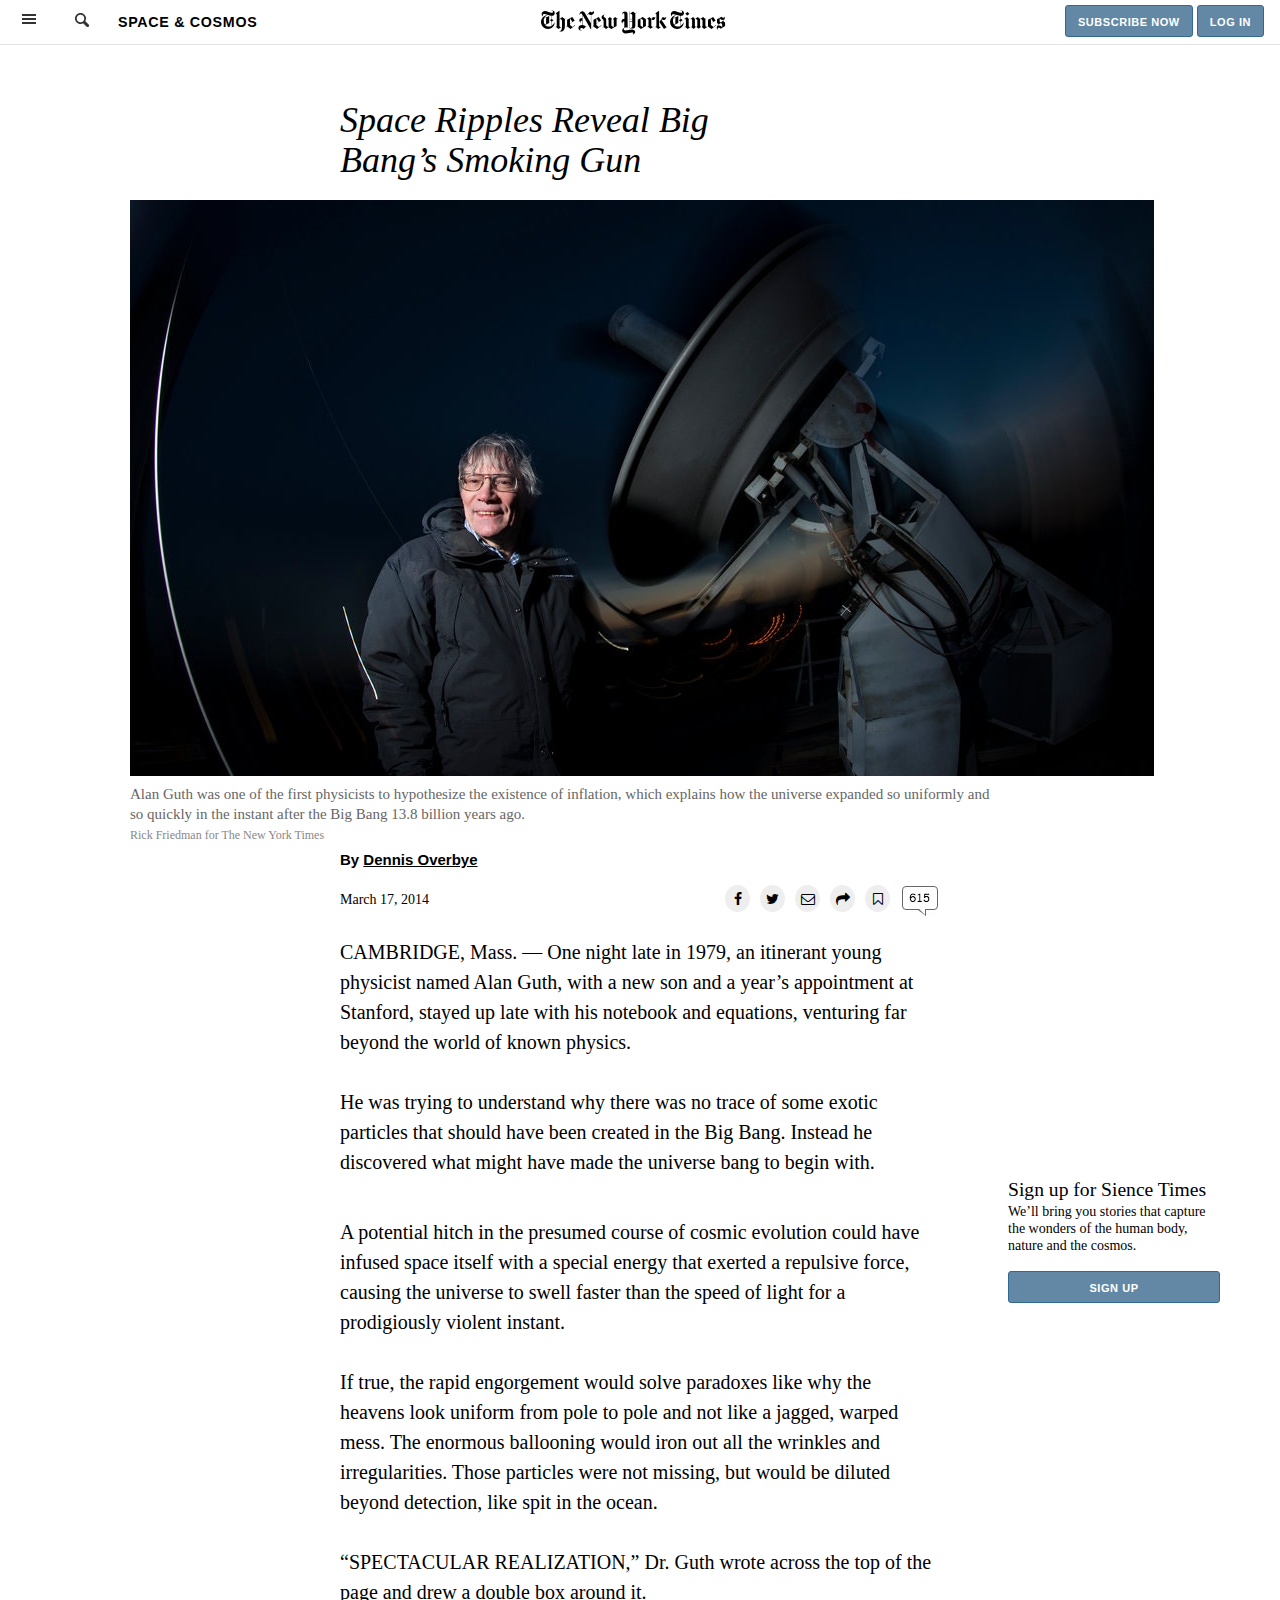
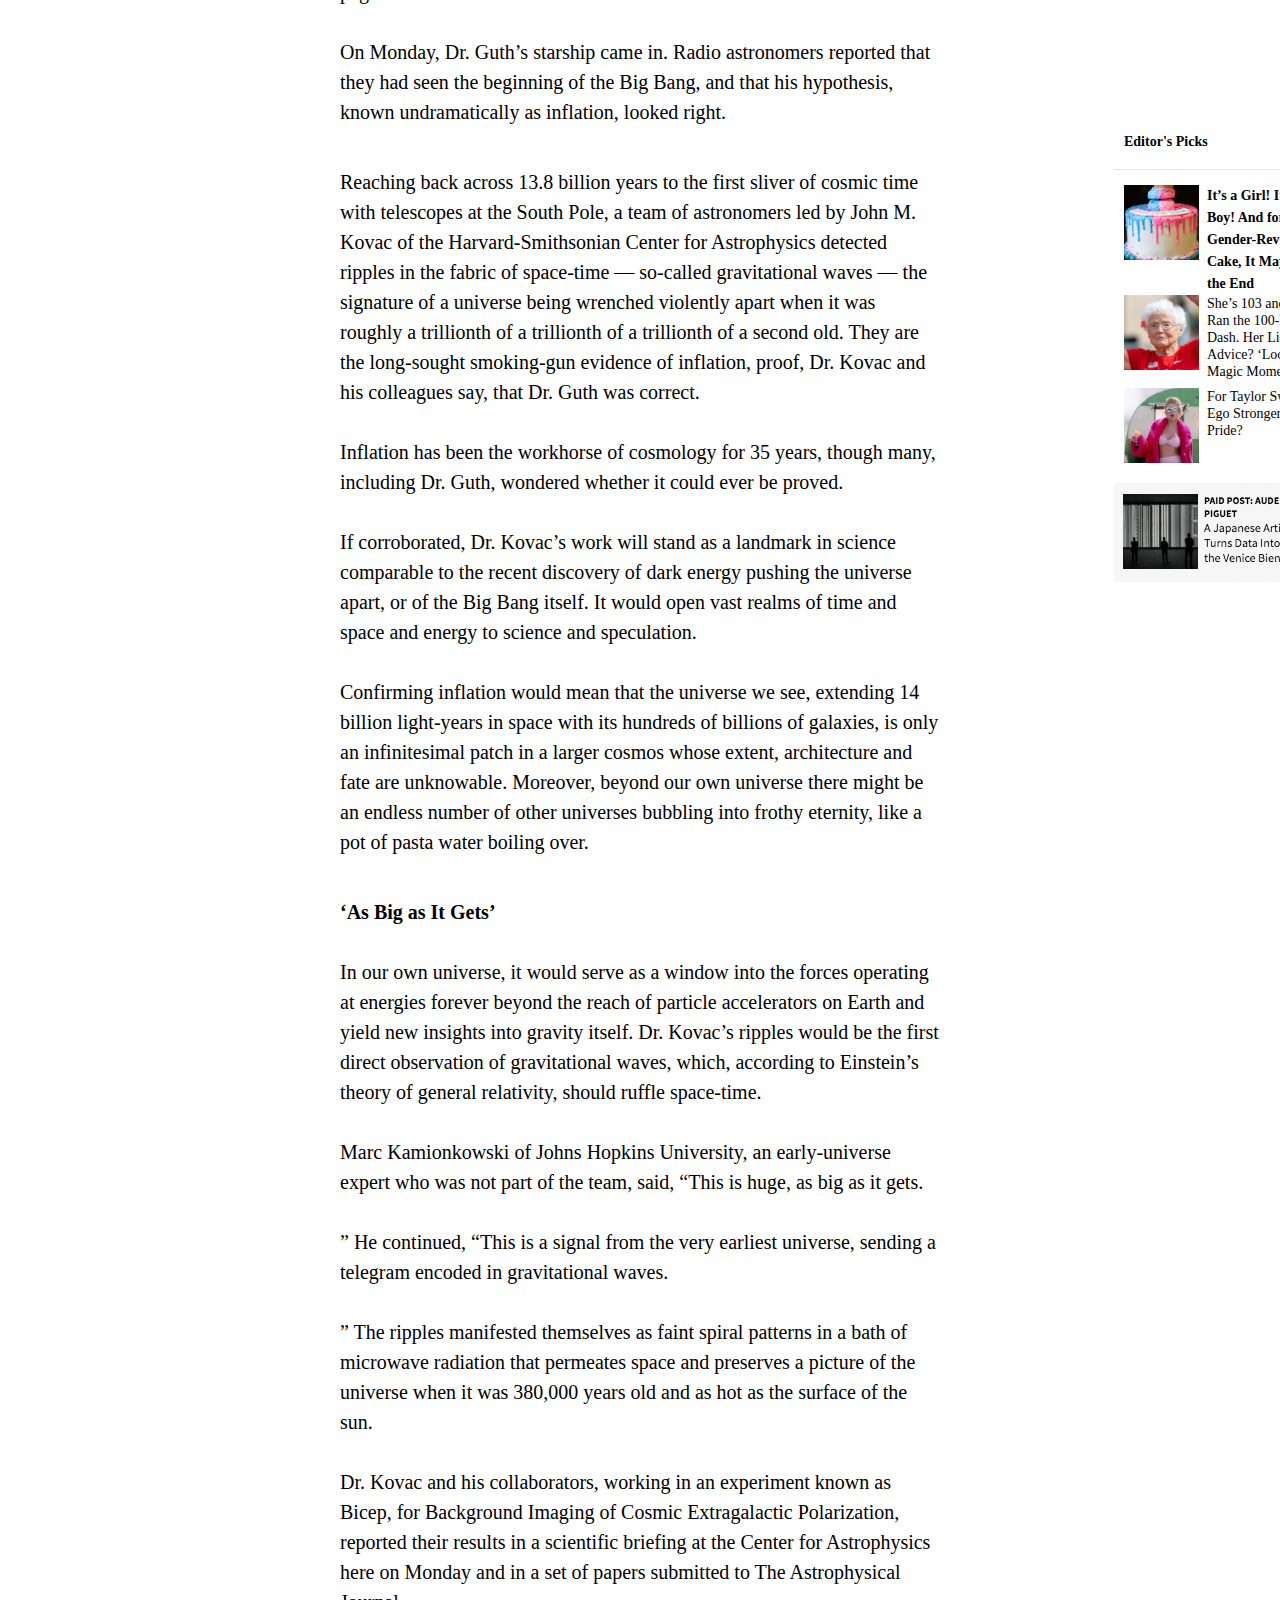
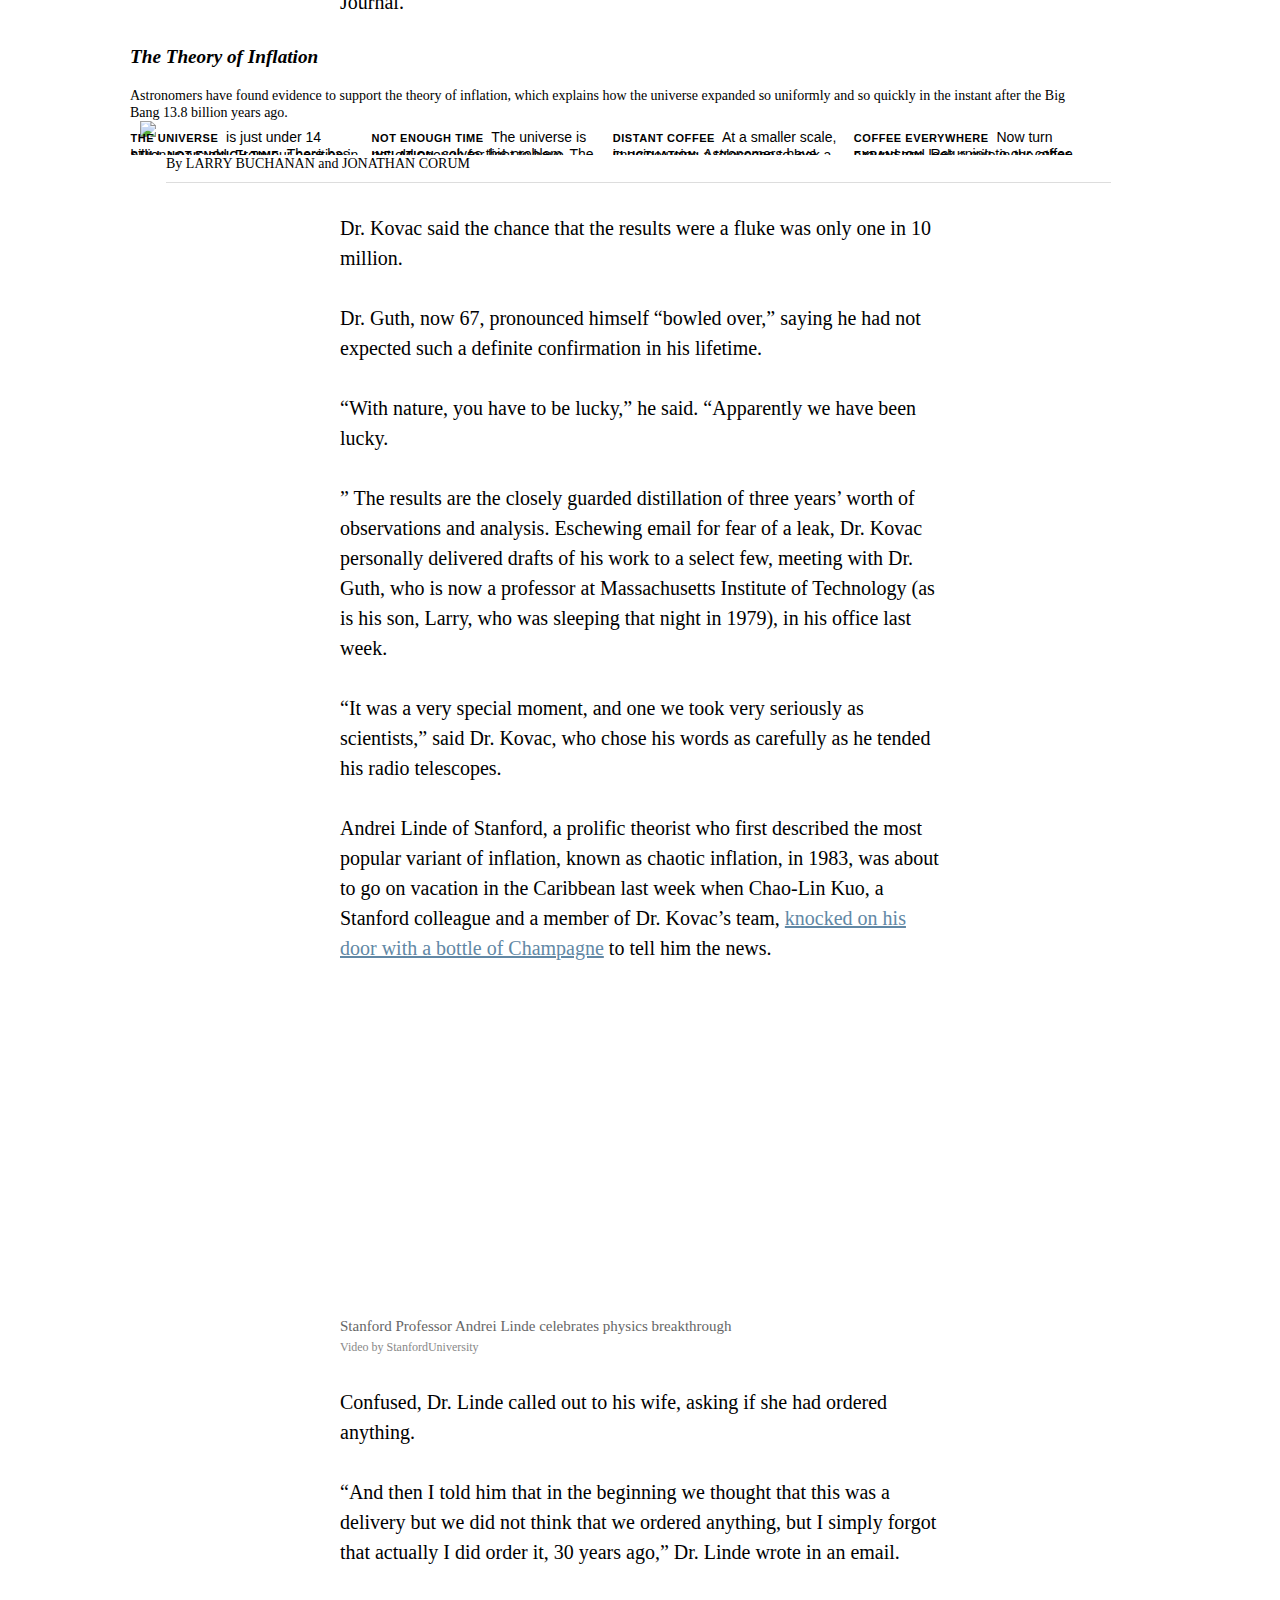
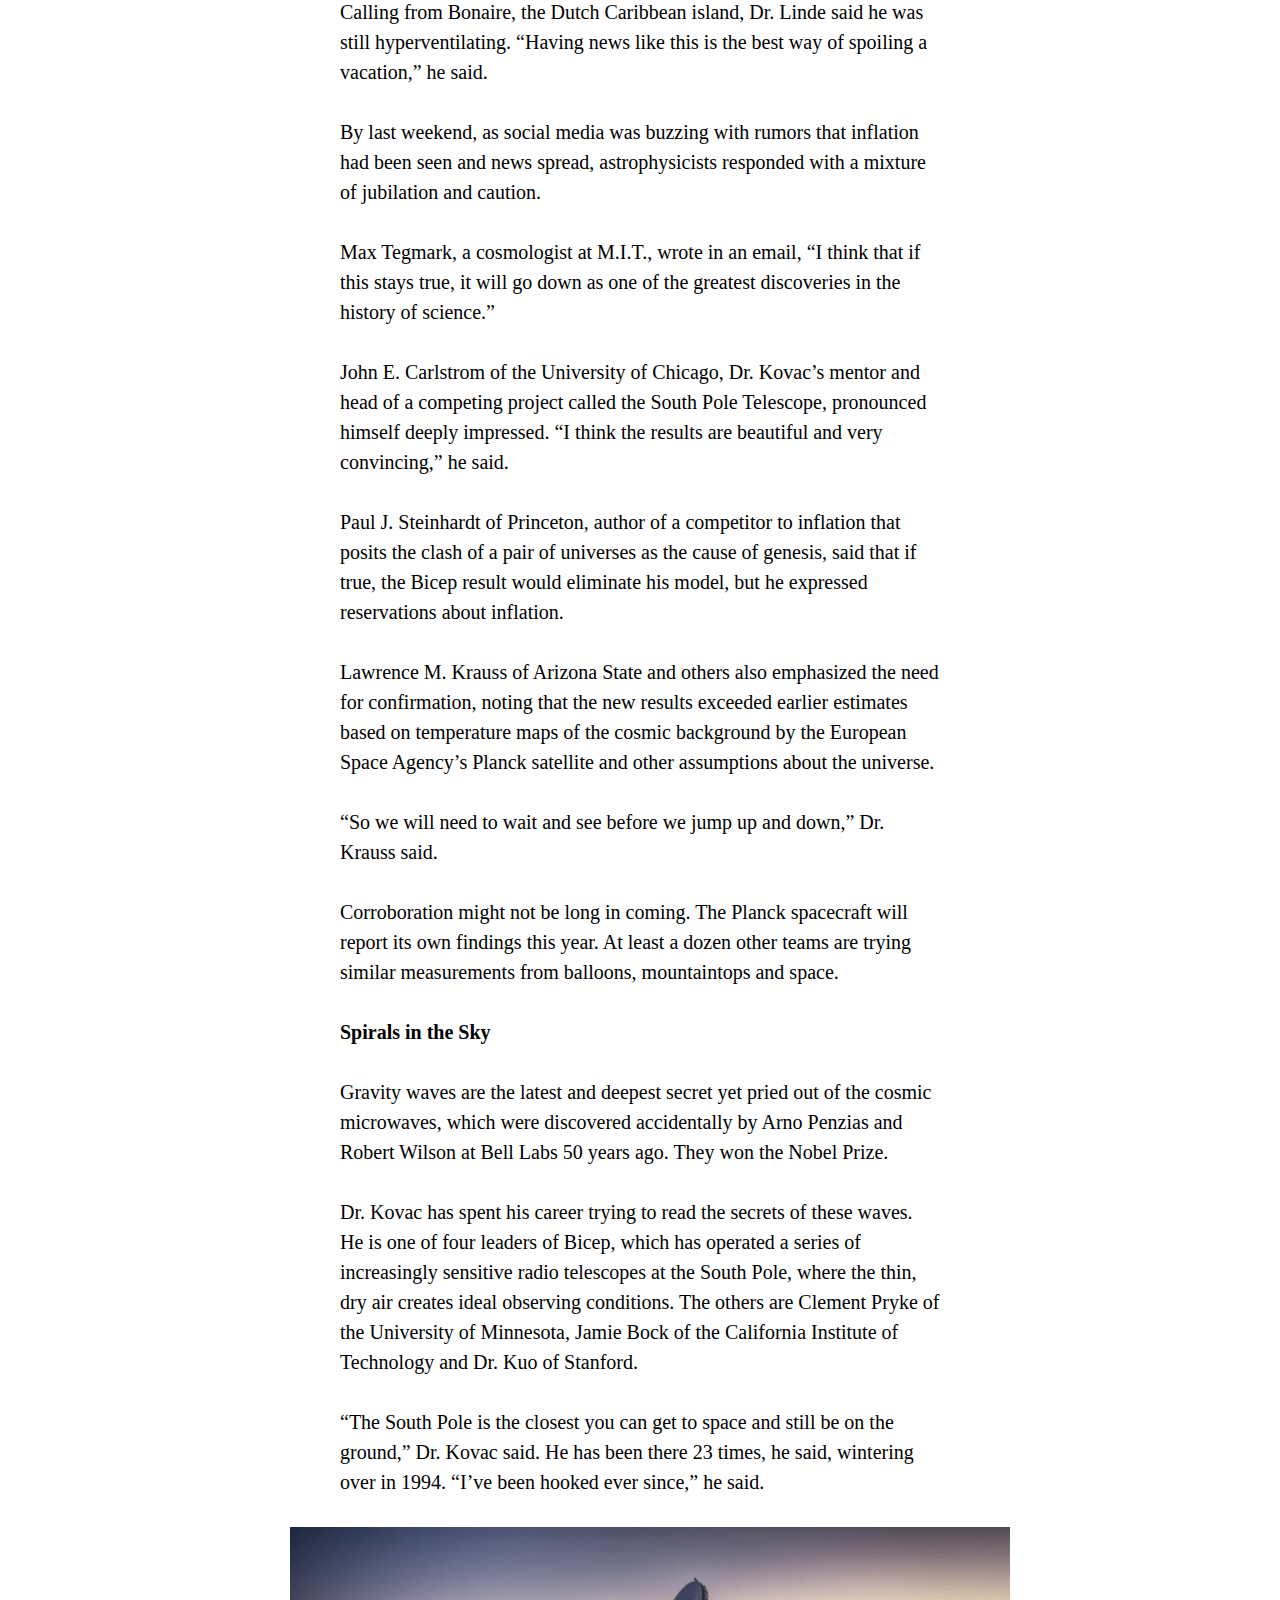
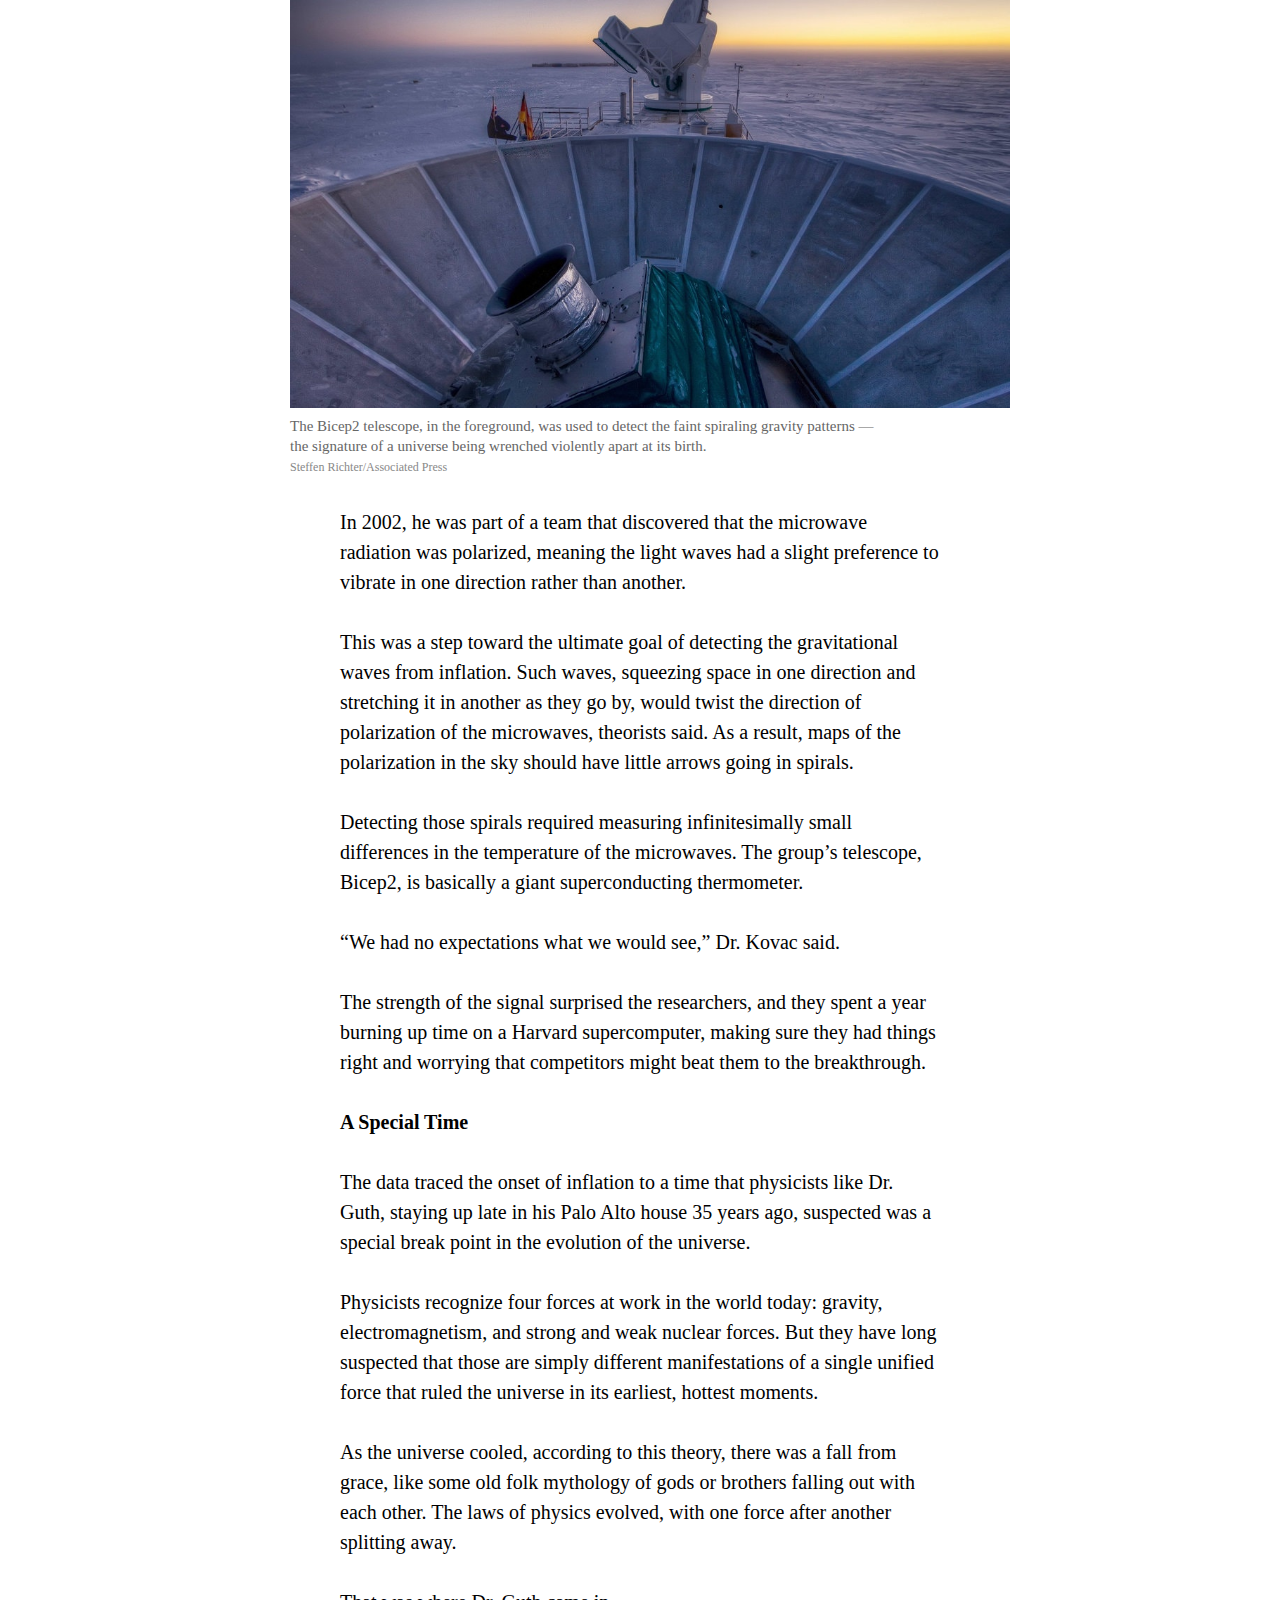
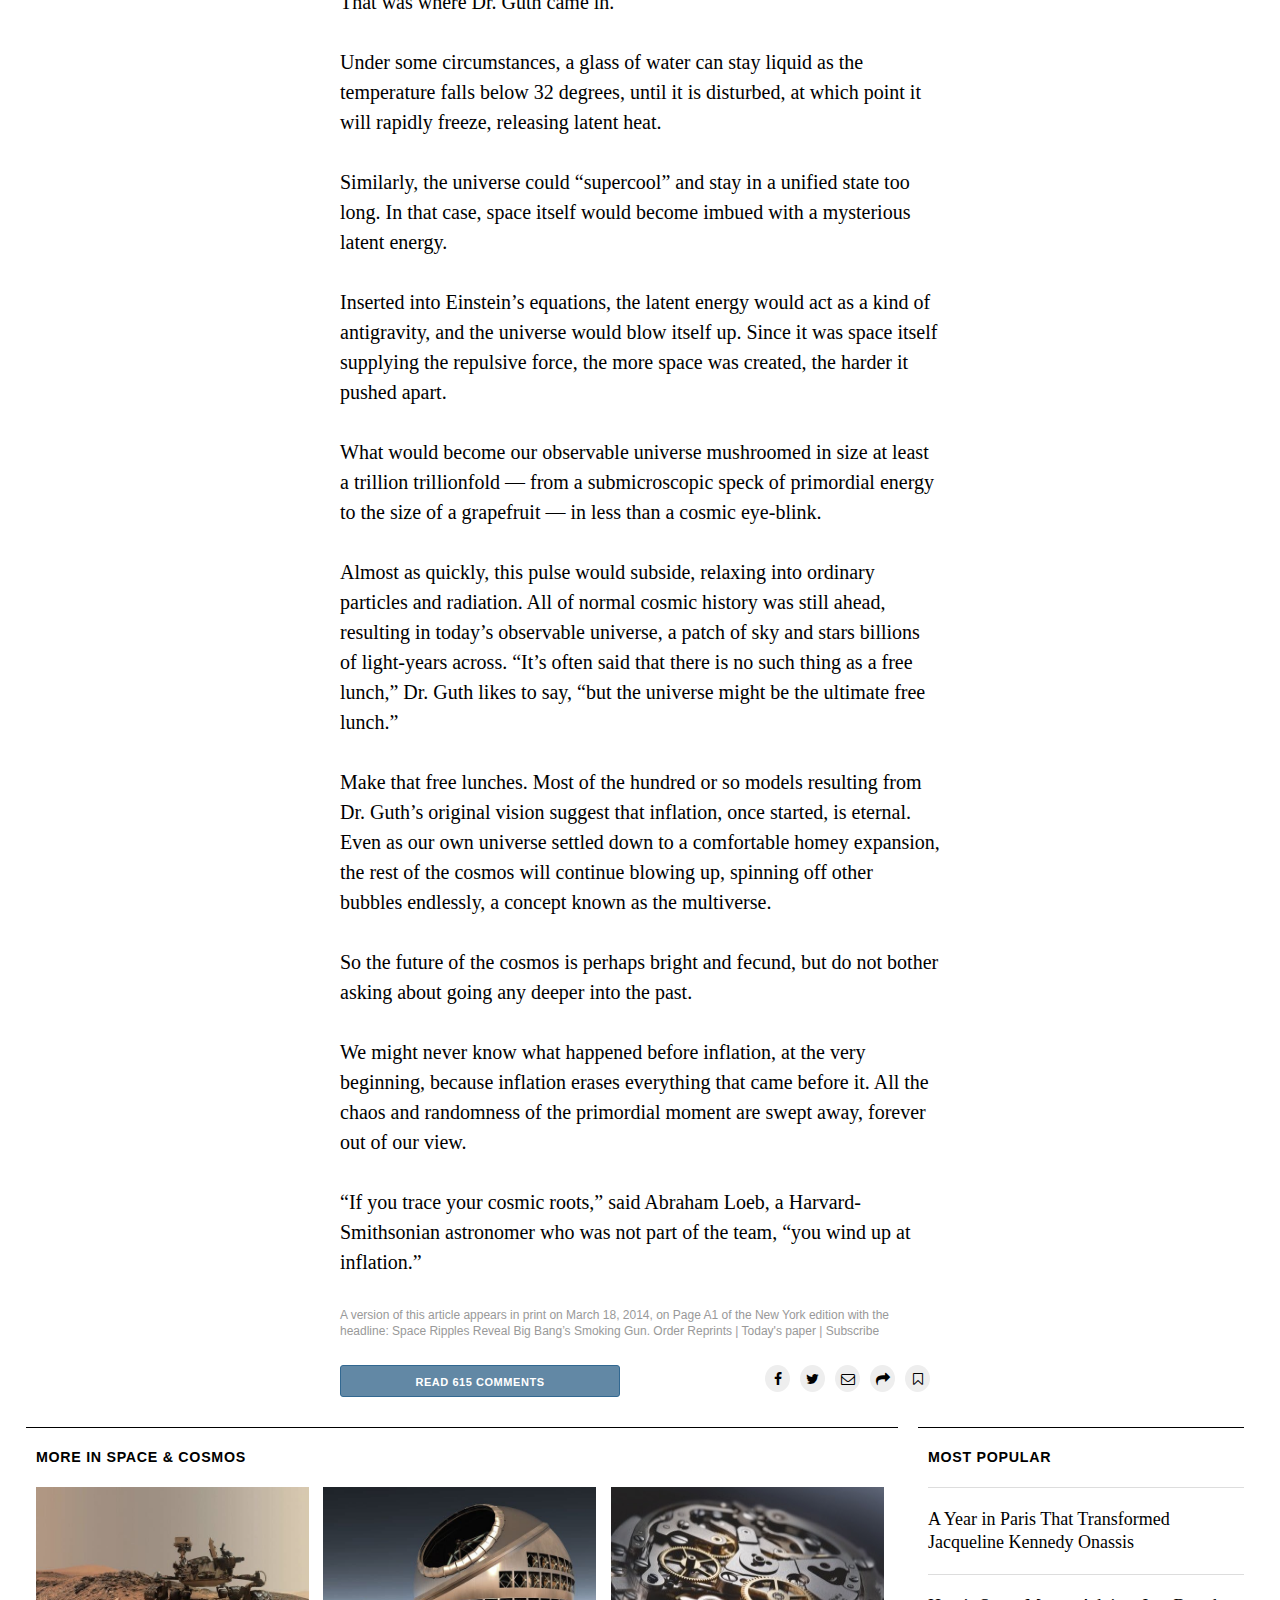
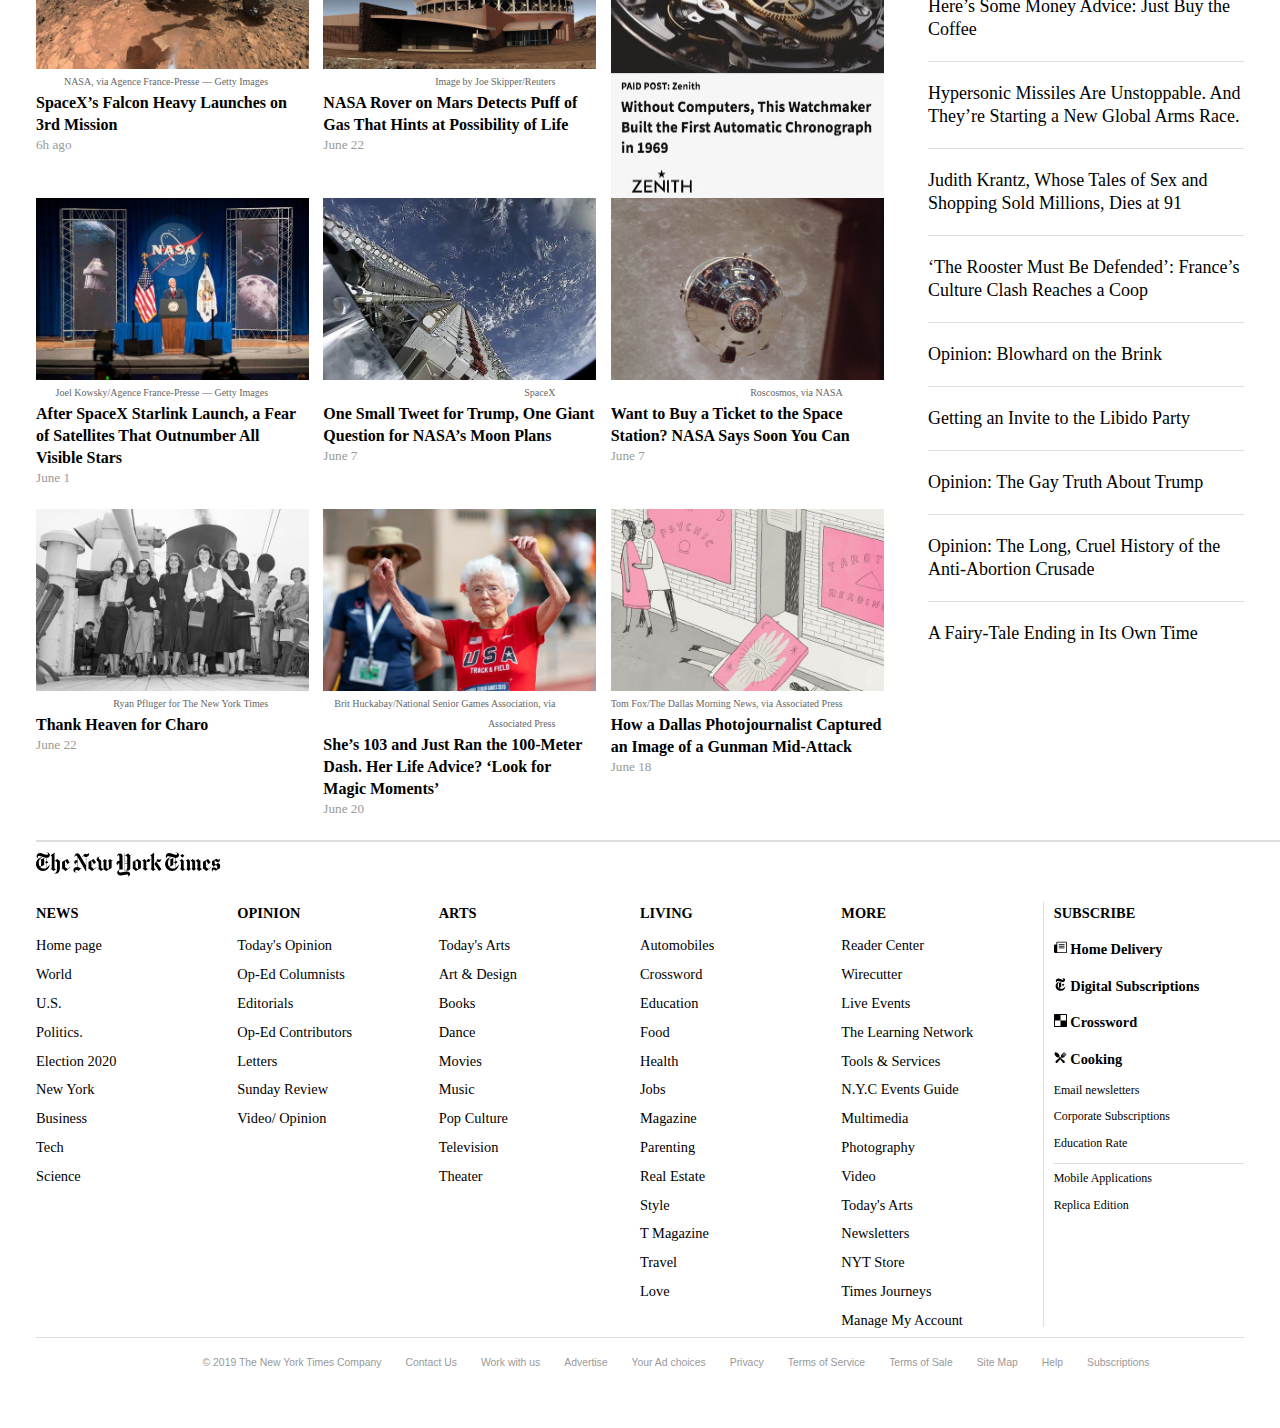
==== index.html @ 813f5564 "Renamed test.html to index.html" ====
<!DOCTYPE html>
<html lang="en">
  <head>
    <meta charset="UTF-8" />
    <meta name="viewport" content="width=device-width, initial-scale=1.0" />
    <meta http-equiv="X-UA-Compatible" content="ie=edge" />
    <link rel="stylesheet" href="style/reset.css" />
    <link rel="stylesheet" href="style/style.css" />
    <link rel="stylesheet" href="https://stackpath.bootstrapcdn.com/font-awesome/4.7.0/css/font-awesome.min.css">
    <title>Space Ripples Reveal Big Bang’s Smoking Gun</title>
  </head>
  <body>
    <nav class="navbar sticky">
      <div class="left-links">
        <div class="burger">
          <a href="#"><img src="img/burger.jpg" alt=""/></a>
        </div>

        <div class="search">
          <a href="#"><img src="img/search.jpg" alt=""/></a>
        </div>
        <div class="category">
          <a
            href="https://www.nytimes.com/section/science/space"
            rel="noopener noreferrer"
            >Space & Cosmos</a
          >
        </div>
      </div>
      <div class="logo">
        <svg class="svg" xmlns="http://www.w3.org/2000/svg">
          <path
            d="M13.8 2.9c0-2-1.9-2.5-3.4-2.5v.3c.9 0 1.6.3 1.6 1 0 .4-.3 1-1.2 1-.7 0-2.2-.4-3.3-.8C6.2 1.4 5 1 4 1 2 1 .6 2.5.6 4.2c0 1.5 1.1 2 1.5 2.2l.1-.2c-.2-.2-.5-.4-.5-1 0-.4.4-1.1 1.4-1.1.9 0 2.1.4 3.7.9 1.4.4 2.9.7 3.7.8v3.1L9 10.2v.1l1.5 1.3v4.3c-.8.5-1.7.6-2.5.6-1.5 0-2.8-.4-3.9-1.6l4.1-2V6l-5 2.2C3.6 6.9 4.7 6 5.8 5.4l-.1-.3c-3 .8-5.7 3.6-5.7 7 0 4 3.3 7 7 7 4 0 6.6-3.2 6.6-6.5h-.2c-.6 1.3-1.5 2.5-2.6 3.1v-4.1l1.6-1.3v-.1l-1.6-1.3V5.8c1.5 0 3-1 3-2.9zm-8.7 11l-1.2.6c-.7-.9-1.1-2.1-1.1-3.8 0-.7 0-1.5.2-2.1l2.1-.9v6.2zm10.6 2.3l-1.3 1 .2.2.6-.5 2.2 2 3-2-.1-.2-.8.5-1-1V9.4l.8-.6 1.7 1.4v6.1c0 3.8-.8 4.4-2.5 5v.3c2.8.1 5.4-.8 5.4-5.7V9.3l.9-.7-.2-.2-.8.6-2.5-2.1L18.5 9V.8h-.2l-3.5 2.4v.2c.4.2 1 .4 1 1.5l-.1 11.3zM34 15.1L31.5 17 29 15v-1.2l4.7-3.2v-.1l-2.4-3.6-5.2 2.8v6.6l-1 .8.2.2.9-.7 3.4 2.5 4.5-3.6-.1-.4zm-5-1.7V8.5l.2-.1 2.2 3.5-2.4 1.5zM53.1 2c0-.3-.1-.6-.2-.9h-.2c-.3.8-.7 1.2-1.7 1.2-.9 0-1.5-.5-1.9-.9l-2.9 3.3.2.2 1-.9c.6.5 1.1.9 2.5 1v8.3L44 3.2c-.5-.8-1.2-1.9-2.6-1.9-1.6 0-3 1.4-2.8 3.6h.3c.1-.6.4-1.3 1.1-1.3.5 0 1 .5 1.3 1v3.3c-1.8 0-3 .8-3 2.3 0 .8.4 2 1.6 2.3v-.2c-.2-.2-.3-.4-.3-.7 0-.5.4-.9 1.1-.9h.5v4.2c-2.1 0-3.8 1.2-3.8 3.2 0 1.9 1.6 2.8 3.4 2.7v-.2c-1.1-.1-1.6-.6-1.6-1.3 0-.9.6-1.3 1.4-1.3.8 0 1.5.5 2 1.1l2.9-3.2-.2-.2-.7.8c-1.1-1-1.7-1.3-3-1.5V5l8 14h.6V5c1.5-.1 2.9-1.3 2.9-3zm7.3 13.1L57.9 17l-2.5-2v-1.2l4.7-3.2v-.1l-2.4-3.6-5.2 2.8v6.6l-1 .8.2.2.9-.7 3.4 2.5 4.5-3.6-.1-.4zm-5-1.7V8.5l.2-.1 2.2 3.5-2.4 1.5zM76.7 8l-.7.5-1.9-1.6-2.2 2 .9.9v7.5l-2.4-1.5V9.6l.8-.5-2.3-2.2-2.2 2 .9.9V17l-.3.2-2.1-1.5v-6c0-1.4-.7-1.8-1.5-2.3-.7-.5-1.1-.8-1.1-1.5 0-.6.6-.9.9-1.1v-.2c-.8 0-2.9.8-2.9 2.7 0 1 .5 1.4 1 1.9s1 .9 1 1.8v5.8l-1.1.8.2.2 1-.8 2.3 2 2.5-1.7 2.8 1.7 5.3-3.1V9.2l1.3-1-.2-.2zm18.6-5.5l-1 .9-2.2-2-3.3 2.4V1.6h-.3l.1 16.2c-.3 0-1.2-.2-1.9-.4l-.2-13.5c0-1-.7-2.4-2.5-2.4s-3 1.4-3 2.8h.3c.1-.6.4-1.1 1-1.1s1.1.4 1.1 1.7v3.9c-1.8.1-2.9 1.1-2.9 2.4 0 .8.4 2 1.6 2V13c-.4-.2-.5-.5-.5-.7 0-.6.5-.8 1.3-.8h.4v6.2c-1.5.5-2.1 1.6-2.1 2.8 0 1.7 1.3 2.9 3.3 2.9 1.4 0 2.6-.2 3.8-.5 1-.2 2.3-.5 2.9-.5.8 0 1.1.4 1.1.9 0 .7-.3 1-.7 1.1v.2c1.6-.3 2.6-1.3 2.6-2.8s-1.5-2.4-3.1-2.4c-.8 0-2.5.3-3.7.5-1.4.3-2.8.5-3.2.5-.7 0-1.5-.3-1.5-1.3 0-.8.7-1.5 2.4-1.5.9 0 2 .1 3.1.4 1.2.3 2.3.6 3.3.6 1.5 0 2.8-.5 2.8-2.6V3.7l1.2-1-.2-.2zm-4.1 6.1c-.3.3-.7.6-1.2.6s-1-.3-1.2-.6V4.2l1-.7 1.4 1.3v3.8zm0 3c-.2-.2-.7-.5-1.2-.5s-1 .3-1.2.5V9c.2.2.7.5 1.2.5s1-.3 1.2-.5v2.6zm0 4.7c0 .8-.5 1.6-1.6 1.6h-.8V12c.2-.2.7-.5 1.2-.5s.9.3 1.2.5v4.3zm13.7-7.1l-3.2-2.3-4.9 2.8v6.5l-1 .8.1.2.8-.6 3.2 2.4 5-3V9.2zm-5.4 6.3V8.3l2.5 1.8v7.1l-2.5-1.7zm14.9-8.4h-.2c-.3.2-.6.4-.9.4-.4 0-.9-.2-1.1-.5h-.2l-1.7 1.9-1.7-1.9-3 2 .1.2.8-.5 1 1.1v6.3l-1.3 1 .2.2.6-.5 2.4 2 3.1-2.1-.1-.2-.9.5-1.2-1V9c.5.5 1.1 1 1.8 1 1.4.1 2.2-1.3 2.3-2.9zm12 9.6L123 19l-4.6-7 3.3-5.1h.2c.4.4 1 .8 1.7.8s1.2-.4 1.5-.8h.2c-.1 2-1.5 3.2-2.5 3.2s-1.5-.5-2.1-.8l-.3.5 5 7.4 1-.6v.1zm-11-.5l-1.3 1 .2.2.6-.5 2.2 2 3-2-.2-.2-.8.5-1-1V.8h-.1l-3.6 2.4v.2c.4.2 1 .3 1 1.5v11.3zM143 2.9c0-2-1.9-2.5-3.4-2.5v.3c.9 0 1.6.3 1.6 1 0 .4-.3 1-1.2 1-.7 0-2.2-.4-3.3-.8-1.3-.4-2.5-.8-3.5-.8-2 0-3.4 1.5-3.4 3.2 0 1.5 1.1 2 1.5 2.2l.1-.2c-.3-.2-.6-.4-.6-1 0-.4.4-1.1 1.4-1.1.9 0 2.1.4 3.7.9 1.4.4 2.9.7 3.7.8V9l-1.5 1.3v.1l1.5 1.3V16c-.8.5-1.7.6-2.5.6-1.5 0-2.8-.4-3.9-1.6l4.1-2V6l-5 2.2c.5-1.3 1.6-2.2 2.6-2.9l-.1-.2c-3 .8-5.7 3.5-5.7 6.9 0 4 3.3 7 7 7 4 0 6.6-3.2 6.6-6.5h-.2c-.6 1.3-1.5 2.5-2.6 3.1v-4.1l1.6-1.3v-.1L140 8.8v-3c1.5 0 3-1 3-2.9zm-8.7 11l-1.2.6c-.7-.9-1.1-2.1-1.1-3.8 0-.7.1-1.5.3-2.1l2.1-.9-.1 6.2zm12.2-12h-.1l-2 1.7v.1l1.7 1.9h.2l2-1.7v-.1l-1.8-1.9zm3 14.8l-.8.5-1-1V9.3l1-.7-.2-.2-.7.6-1.8-2.1-2.9 2 .2.3.7-.5.9 1.1v6.5l-1.3 1 .1.2.7-.5 2.2 2 3-2-.1-.3zm16.7-.1l-.7.5-1.1-1V9.3l1-.8-.2-.2-.8.7-2.3-2.1-3 2.1-2.3-2.1L154 9l-1.8-2.1-2.9 2 .1.3.7-.5 1 1.1v6.5l-.8.8 2.3 1.9 2.2-2-.9-.9V9.3l.9-.6 1.5 1.4v6l-.8.8 2.3 1.9 2.2-2-.9-.9V9.3l.8-.5 1.6 1.4v6l-.7.7 2.3 2.1 3.1-2.1v-.3zm8.7-1.5l-2.5 1.9-2.5-2v-1.2l4.7-3.2v-.1l-2.4-3.6-5.2 2.8v6.8l3.5 2.5 4.5-3.6-.1-.3zm-5-1.7V8.5l.2-.1 2.2 3.5-2.4 1.5zm14.1-.9l-1.9-1.5c1.3-1.1 1.8-2.6 1.8-3.6v-.6h-.2c-.2.5-.6 1-1.4 1-.8 0-1.3-.4-1.8-1L176 9.3v3.6l1.7 1.3c-1.7 1.5-2 2.5-2 3.3 0 1 .5 1.7 1.3 2l.1-.2c-.2-.2-.4-.3-.4-.8 0-.3.4-.8 1.2-.8 1 0 1.6.7 1.9 1l4.3-2.6v-3.6h-.1zm-1.1-3c-.7 1.2-2.2 2.4-3.1 3l-1.1-.9V8.1c.4 1 1.5 1.8 2.6 1.8.7 0 1.1-.1 1.6-.4zm-1.7 8c-.5-1.1-1.7-1.9-2.9-1.9-.3 0-1.1 0-1.9.5.5-.8 1.8-2.2 3.5-3.2l1.2 1 .1 3.6z"
          ></path>
        </svg>
      </div>
      <div class="nav-btn">
        <button class="css-1bnx">Subscribe Now</button>
        <button class="css-1bnx">Log in</button>
      </div>
    </nav>

    <section class="article">
      <div class="left-col"></div>
      <div class="article-body">
        <h1 id="title">
          <span>Space Ripples Reveal</span>
          <span>Big Bang’s Smoking Gun</span>
        </h1>
        <div class="pict">
          <img
            src="img/18cosmos-jumbo.jpg"
            alt="Alan Guth was one of the first physicists to hypothesize the existence of inflation, which explains how the universe expanded so uniformly and so quickly in the instant after the Big Bang 13.8 billion years ago."
          />
          <figcaption>
            <span
              >Alan Guth was one of the first physicists to hypothesize the
              existence of inflation, which explains how the universe expanded
              so uniformly and so quickly in the instant after the Big Bang 13.8
              billion years ago.</span
            >
            <span class="copyright">Rick Friedman for The New York Times</span>
          </figcaption>
        </div>
        <div class="info">
          <div class="author">By <a href="#" id="dennis">Dennis Overbye</a></div>
  <div class="date-social">
    <div>March 17, 2014</div>
    <div class="fa fa-facebook"></div>
    <div class="fa fa-twitter"></div>
    <div class="fa fa-envelope-o"></div>
    <div class="fa fa-share"></div>
    <div class="fa fa-bookmark-o"></div>
    <div><img src="img/comments.jpg" alt="comments"></div>
  </div>
<!-- <br> -->
        </div>
        <p>
          CAMBRIDGE, Mass. — One night late in 1979, an itinerant young
          physicist named Alan Guth, with a new son and a year’s appointment at
          Stanford, stayed up late with his notebook and equations, venturing
          far beyond the world of known physics.
        </p>
        <br />
        <p>
            He was trying to understand why there was no trace of some exotic
            particles that should have been created in the Big Bang. Instead he
            discovered what might have made the universe bang to begin with. </p>
</div>
<div class="right-col"></div>
  <!-- next row -->
<div class="left-col row1"></div>
<div class="article-body row1">
   <p>A
    potential hitch in the presumed course of cosmic evolution could have
    infused space itself with a special energy that exerted a repulsive
    force, causing the universe to swell faster than the speed of light
    for a prodigiously violent instant.
  </p>
  <br />
  <p>
    If true, the rapid engorgement would solve paradoxes like why the
    heavens look uniform from pole to pole and not like a jagged, warped
    mess. The enormous ballooning would iron out all the wrinkles and
    irregularities. Those particles were not missing, but would be diluted
    beyond detection, like spit in the ocean.
  </p>
  <br />
  <p>
    “SPECTACULAR REALIZATION,” Dr. Guth wrote across the top of the page
    and drew a double box around it.
  </p>
  <br />
  <p>
    On Monday, Dr. Guth’s starship came in. Radio astronomers reported
    that they had seen the beginning of the Big Bang, and that his
    hypothesis, known undramatically as inflation, looked right.
  </p>        
</div>
<div class="right-col row1">
  <div class="sign">
    <h2>Sign up for Sience Times</h2>
    <p>We’ll bring you stories that capture the wonders of the human body, nature and the cosmos.</p>
    <br>
    <button class="css-1bnx">Sign Up</button>
  </div>

</div>
 <!-- next row  -->
<div class="left-col row2"></div>
<div class="article-body row2"><p>
    Reaching back across 13.8 billion years to the first sliver of cosmic
    time with telescopes at the South Pole, a team of astronomers led by
    John M. Kovac of the Harvard-Smithsonian Center for Astrophysics
    detected ripples in the fabric of space-time — so-called gravitational
    waves — the signature of a universe being wrenched violently apart
    when it was roughly a trillionth of a trillionth of a trillionth of a
    second old. They are the long-sought smoking-gun evidence of
    inflation, proof, Dr. Kovac and his colleagues say, that Dr. Guth was
    correct.
  </p>
  <br />
  <p>
    Inflation has been the workhorse of cosmology for 35 years, though
    many, including Dr. Guth, wondered whether it could ever be proved.
  </p>
  <br />
  <p>
    If corroborated, Dr. Kovac’s work will stand as a landmark in science
    comparable to the recent discovery of dark energy pushing the universe
    apart, or of the Big Bang itself. It would open vast realms of time
    and space and energy to science and speculation.
  </p>
  <br />
  <p>
    Confirming inflation would mean that the universe we see, extending 14
    billion light-years in space with its hundreds of billions of
    galaxies, is only an infinitesimal patch in a larger cosmos whose
    extent, architecture and fate are unknowable. Moreover, beyond our own
    universe there might be an endless number of other universes bubbling
    into frothy eternity, like a pot of pasta water boiling over.
  </p>
  
</div>
  <div class="right-col row2">
    <div class="picks">
      <div class="editor">Editor's Picks</div>
      <div class="story"><img src="img/cake.webp" alt="a red and blue cake" width="75px" > <h3> It’s a Girl! It’s a Boy! And for the Gender-Reveal Cake, It May Be the End</h3></div>
      <div class="story"> <img src="img/runner.webp" alt="103 year old it's real a lady" width="75px"> She’s 103 and Just Ran the 100-Meter Dash. Her Life Advice? ‘Look for Magic Moments’ </div>
      <div class="story"><img src="img/calmdown.webp" alt="Taylor Shift nacked" width="75px">For Taylor Swift, Is Ego Stronger Than Pride? </div>
      <div class="paid"><img src="img/paid.jpg" alt="paid advertisement"></div>
    </div>
  </div>
  <!-- next row  -->
  <div class="left-col row3"></div>
  <div class="article-body row3">
      <p><strong class="ibn">‘As Big as It Gets’</strong></p>
      <br />
      <p>
        In our own universe, it would serve as a window into the forces
        operating at energies forever beyond the reach of particle
        accelerators on Earth and yield new insights into gravity itself. Dr.
        Kovac’s ripples would be the first direct observation of gravitational
        waves, which, according to Einstein’s theory of general relativity,
        should ruffle space-time.
      </p>
      <br />
      <p>
        Marc Kamionkowski of Johns Hopkins University, an early-universe
        expert who was not part of the team, said, “This is huge, as big as it
        gets.
      </p>
      <br />
      <p>
        ” He continued, “This is a signal from the very earliest universe,
        sending a telegram encoded in gravitational waves.
      </p>
      <br />
      <p>
        ” The ripples manifested themselves as faint spiral patterns in a bath
        of microwave radiation that permeates space and preserves a picture of
        the universe when it was 380,000 years old and as hot as the surface
        of the sun.
      </p>
      <br />
      <p>
        Dr. Kovac and his collaborators, working in an experiment known as
        Bicep, for Background Imaging of Cosmic Extragalactic Polarization,
        reported their results in a scientific briefing at the Center for
        Astrophysics here on Monday and in a set of papers submitted to The
        Astrophysical Journal.
      </p>
      <br />
      <div id="shell" class="shell">
          <main id="main" class="main" role="main">
            <article id="story" class="story interactive theme-interactive theme-main interactive-embedded">
              <header class="story-header interactive-header">
                <div class="story-meta">
                  <h1 class="story-heading interactive-headline" itemprop="headline">The Theory of Inflation</h1>
                  <div class="story-meta-footer interactive-meta-footer">
                    <p class="interactive-leadin summary">
                      <span class="summary-text">Astronomers have found evidence to support the theory of inflation, which explains how the universe expanded so uniformly and so quickly in the instant after the Big Bang 13.8 billion years ago.</span>
                    </p>
                  </div>
                </div>
              </header>
              
              <div id="theory-of-inflation" class="interactive-graphic"><!-- Generated by ai2html v0.46 - inflation - 0326-1422 -->
    <link rel="stylesheet" href="https://static01.nyt.com/newsgraphics/2014/03/18/theory-of-inflation/1ebaa1b972edda0f407fbaa0e010f6b50fb6792e/resizerStyle.css">
    <!-- Custom CSS blocks -->
    <style type="text/css" media="screen,print">
      /* Custom CSS block 1 */
      
      .g-sc { font-size: 11px; font-weight: bold; letter-spacing: .05em; }
    </style>
    
    
    <!-- Artboard: 945 -->
    <div id="g-inflation-945-0" class="g-show-large g-show-xlarge" style="display: block;">
      <style type="text/css" media="screen,print">
        #g-inflation-945-0{
          position:relative;
          overflow:hidden;
          width:945px;
        }
        .g-aiAbs{
          position:absolute;
        }
        .g-aiImg{
          display:block;
        }
        #g-inflation-945-0 p{
          font-family:arial,helvetica,sans-serif;
          font-size:13px;
          line-height:18px;
          margin:0;
        }
        #g-inflation-945-0 .g-aiPstyle0 {
          font-family:nyt-franklin,arial,helvetica,sans-serif;
          font-size:14px;
          line-height:17px;
          font-weight:300;
          color:#000000;
        }
      </style>
      <div id="g-inflation-945-0-graphic">
        <img id="g-ai0" class="g-aiImg" src="https://static01.nyt.com/newsgraphics/2014/03/18/theory-of-inflation/1ebaa1b972edda0f407fbaa0e010f6b50fb6792e/inflation-945.png" width="100%">
        <div id="g-ai1" class="g-type g-aiAbs" style="top:24.8264%;left:0.0436%;width:228px;">
          <p class="g-aiPstyle0"><span class="g-sc">THE UNIVERSE</span>&nbsp; is just under 14 billion years old. From our position in the Milky Way galaxy, we can observe a sphere that is now about 92 billion light-years across. But there's a mystery. Wherever we look, the universe has an even temperature.</p>
        </div>
        <div id="g-ai2" class="g-type g-aiAbs" style="top:24.8264%;left:25.5619%;width:228px;">
          <p class="g-aiPstyle0"><span class="g-sc">NOT ENOUGH TIME</span>&nbsp; The universe is not old enough for light to have traveled the vast distance from one side of the universe to the other, and there has not been enough time for scattered patches of hot and cold to mix into an even temperature.</p>
        </div>
        <div id="g-ai3" class="g-type g-aiAbs" style="top:24.8264%;left:51.0800%;width:228px;">
          <p class="g-aiPstyle0"><span class="g-sc">DISTANT COFFEE</span>&nbsp; At a smaller scale, imagine using a telescope to look a mile in one direction. You see a coffee cup, and from the amount of steam, you can estimate its temperature and how much it has cooled. </p>
        </div>
        <div id="g-ai4" class="g-type g-aiAbs" style="top:24.8264%;left:76.5982%;width:228px;">
          <p class="g-aiPstyle0"><span class="g-sc">COFFEE EVERYWHERE</span>&nbsp; Now turn around and look a mile in the other direction. You see a similar coffee cup, at exactly the same temperature. Coincidence? Maybe. But if you see a similar cup in every direction, you might want to look for another explanation.</p>
        </div>
        <div id="g-ai5" class="g-type g-aiAbs" style="top:73.4375%;left:0.0436%;width:228px;">
          <p class="g-aiPstyle0"><span class="g-sc">STILL NOT ENOUGH TIME</span>&nbsp; There has not been enough time to carry coffee cups from place to place before they get cold. But if all the coffee cups were somehow filled from a single coffee pot, all at the same time, that might explain their even temperature.</p>
        </div>
        <div id="g-ai6" class="g-type g-aiAbs" style="top:73.4375%;left:25.5619%;width:228px;">
          <p class="g-aiPstyle0"><span class="g-sc">INFLATION</span>&nbsp; solves this problem. The theory proposes that, less than a trillionth of a second after the Big Bang, the universe expanded faster than the speed of light. Tiny ripples in the violently expanding energy field eventually grew into the large-scale structures of the universe.</p>
        </div>
        <div id="g-ai7" class="g-type g-aiAbs" style="top:73.4375%;left:51.0800%;width:228px;">
          <p class="g-aiPstyle0"><span class="g-sc">FLUCTUATION</span>&nbsp; Astronomers have now detected evidence of these ancient fluctuations in swirls of polarized light in the cosmic background radiation, which is energy left over from the early universe. These are gravitational waves predicted by Einstein.</p>
        </div>
        <div id="g-ai8" class="g-type g-aiAbs" style="top:73.4375%;left:76.5982%;width:228px;">
          <p class="g-aiPstyle0"><span class="g-sc">EXPANSION</span>&nbsp; Returning to our coffee, imagine a single, central pot expanding faster than light and cooling to an even temperature as it expands. That is something like inflation. And the structure of the universe mirrors the froth and foam of the original pot.</p>
        </div>
      </div>
    </div>
    
    <!-- Artboard: 720 -->
    <div id="g-inflation-720-1" class="g-show-medium" style="display: none;">
      <style type="text/css" media="screen,print">
        #g-inflation-720-1{
          position:relative;
          overflow:hidden;
          width:720px;
        }
        .g-aiAbs{
          position:absolute;
        }
        .g-aiImg{
          display:block;
        }
        #g-inflation-720-1 p{
          font-family:arial,helvetica,sans-serif;
          font-size:13px;
          line-height:18px;
          margin:0;
        }
        #g-inflation-720-1 .g-aiPstyle0 {
          font-family:nyt-franklin,arial,helvetica,sans-serif;
          font-size:14px;
          line-height:17px;
          font-weight:300;
          color:#000000;
        }
      </style>
      <div id="g-inflation-720-1-graphic">
        <img id="g-ai0" class="g-aiImg" src="https://static01.nyt.com/newsgraphics/2014/03/18/theory-of-inflation/1ebaa1b972edda0f407fbaa0e010f6b50fb6792e/inflation-720.png" width="100%">
        <div id="g-ai1" class="g-type_copy g-aiAbs" style="top:18.0556%;left:0.2544%;width:173px;">
          <p class="g-aiPstyle0"><span class="g-sc">THE UNIVERSE</span>&nbsp; is just under 14 billion years old. From our position in the Milky Way galaxy, we can observe a sphere that is now about 92 billion light-years across. But there's a mystery. Wherever we look, the universe has an even temperature.</p>
        </div>
        <div id="g-ai2" class="g-type_copy g-aiAbs" style="top:18.0556%;left:25.7029%;width:173px;">
          <p class="g-aiPstyle0"><span class="g-sc">NOT ENOUGH TIME</span>&nbsp; The universe is not old enough for light to have traveled the vast distance from one side of the universe to the other, and there has not been enough time for scattered patches of hot and cold to mix into an even temperature.</p>
        </div>
        <div id="g-ai3" class="g-type_copy g-aiAbs" style="top:18.0556%;left:51.1511%;width:173px;">
          <p class="g-aiPstyle0"><span class="g-sc">DISTANT COFFEE</span>&nbsp; At a smaller scale, imagine using a telescope to look a mile in one direction. You see a coffee cup, and from the amount of steam, you can estimate its temperature and how much it has cooled. </p>
        </div>
        <div id="g-ai4" class="g-type_copy g-aiAbs" style="top:18.0556%;left:76.5995%;width:173px;">
          <p class="g-aiPstyle0"><span class="g-sc">COFFEE EVERYWHERE</span>&nbsp; Now turn around and look a mile in the other direction. You see a similar coffee cup, at exactly the same temperature. Coincidence? Maybe. But if you see a similar cup in every direction, you might want to look for another explanation.</p>
        </div>
        <div id="g-ai5" class="g-type_copy g-aiAbs" style="top:65.8951%;left:0.2544%;width:173px;">
          <p class="g-aiPstyle0"><span class="g-sc">STILL NOT ENOUGH TIME</span>&nbsp; There has not been enough time to carry coffee cups from place to place before they get cold. But if all the coffee cups were somehow filled from a single coffee pot, all at the same time, that might explain their even temperature.</p>
        </div>
        <div id="g-ai6" class="g-type_copy g-aiAbs" style="top:65.8951%;left:25.7029%;width:173px;">
          <p class="g-aiPstyle0"><span class="g-sc">INFLATION</span>&nbsp; solves this problem. The theory proposes that, less than a trillionth of a second after the Big Bang, the universe expanded faster than the speed of light. Tiny ripples in the violently expanding energy field eventually grew into the large-scale structures of the universe.</p>
        </div>
        <div id="g-ai7" class="g-type_copy g-aiAbs" style="top:65.8951%;left:51.1511%;width:173px;">
          <p class="g-aiPstyle0"><span class="g-sc">FLUCTUATION</span>&nbsp; Astronomers have now detected evidence of these ancient fluctuations in swirls of polarized light in the cosmic background radiation, which is energy left over from the early universe. These are gravitational waves predicted by Einstein.</p>
        </div>
        <div id="g-ai8" class="g-type_copy g-aiAbs" style="top:65.8951%;left:76.5995%;width:173px;">
          <p class="g-aiPstyle0"><span class="g-sc">EXPANSION</span>&nbsp; Returning to our coffee, imagine a single, central pot expanding faster than light and cooling to an even temperature as it expands. That is something like inflation. And the structure of the universe mirrors the froth and foam of the original pot.</p>
        </div>
      </div>
    </div>
    
    
    <script src="https://static01.nyt.com/newsgraphics/2014/03/18/theory-of-inflation/1ebaa1b972edda0f407fbaa0e010f6b50fb6792e/resizerScript.js"></script>
    <!-- End ai2html - inflation - 0326-1422 -->
    <!-- Pipeline: 1ebaa1b972edda0f407fbaa0e010f6b50fb6792e --></div>
              
              <footer class="story-footer">
                
                
                <div class="story-info interactive-credit"><p>By LARRY BUCHANAN and JONATHAN CORUM</p></div>
                
                
              </footer>
            </article>
            <div class="search-overlay"></div>
          </main>
        </div>
      
      <p>
        <br />
        Dr. Kovac said the chance that the results were a fluke was only one
        in 10 million.
      </p>
      <br />
      <p>
        Dr. Guth, now 67, pronounced himself “bowled over,” saying he had not
        expected such a definite confirmation in his lifetime.
      </p>
      <br />
      <p>
        “With nature, you have to be lucky,” he said. “Apparently we have been
        lucky.
      </p>
      <br />
      <p>
        ” The results are the closely guarded distillation of three years’
        worth of observations and analysis. Eschewing email for fear of a
        leak, Dr. Kovac personally delivered drafts of his work to a select
        few, meeting with Dr. Guth, who is now a professor at Massachusetts
        Institute of Technology (as is his son, Larry, who was sleeping that
        night in 1979), in his office last week.
      </p>
      <br />
      <p>
        “It was a very special moment, and one we took very seriously as
        scientists,” said Dr. Kovac, who chose his words as carefully as he
        tended his radio telescopes.
      </p>
      <br />
      <p>
        Andrei Linde of Stanford, a prolific theorist who first described the
        most popular variant of inflation, known as chaotic inflation, in
        1983, was about to go on vacation in the Caribbean last week when
        Chao-Lin Kuo, a Stanford colleague and a member of Dr. Kovac’s team,
        <a href="#">knocked on his door with a bottle of Champagne</a> to tell
        him the news.
      </p>
      <br />
      <iframe width="560" height="315" src="https://www.youtube.com/embed/ZlfIVEy_YOA" frameborder="0" allow="accelerometer; autoplay; encrypted-media; gyroscope; picture-in-picture" allowfullscreen></iframe>
      <figcaption>
          <span
          >Stanford Professor Andrei Linde celebrates physics breakthrough</span
        >
        <span class="copyright">Video by StanfordUniversity</span>
      </figcaption>
      <br />
      <p>
        Confused, Dr. Linde called out to his wife, asking if she had ordered
        anything.
      </p>
      <br />
      <p>
        “And then I told him that in the beginning we thought that this was a
        delivery but we did not think that we ordered anything, but I simply
        forgot that actually I did order it, 30 years ago,” Dr. Linde wrote in
        an email.
      </p>
      <br />
      <p>
        Calling from Bonaire, the Dutch Caribbean island, Dr. Linde said he
        was still hyperventilating. “Having news like this is the best way of
        spoiling a vacation,” he said.
      </p>
      <br />
      <p>
        By last weekend, as social media was buzzing with rumors that
        inflation had been seen and news spread, astrophysicists responded
        with a mixture of jubilation and caution.
      </p>
      <br />
      <p>
        Max Tegmark, a cosmologist at M.I.T., wrote in an email, “I think that if this stays true, 
          it will go down as one of the greatest discoveries in the history of science.”
        </p>
      <br>
      <p>
          John E. Carlstrom of the University of Chicago, Dr. Kovac’s mentor and head of a
           competing project called the South Pole Telescope, pronounced himself deeply impressed. 
          “I think the results are beautiful and very convincing,” he said.
      </p>
      <br>
      <p>
          Paul J. Steinhardt of Princeton, author of a competitor to inflation
           that posits the clash of a pair of universes as the cause of genesis,
            said that if true, the Bicep result would eliminate his model, but
             he expressed reservations about inflation.
     </p><br>
    <p>
      Lawrence M. Krauss of Arizona State and others also emphasized the need
       for confirmation, noting that the new results exceeded earlier estimates based
        on temperature maps of the cosmic background by the European Space Agency’s Planck
         satellite and other assumptions about the universe.
    </p><br>
    <p>“So we will need to wait and see before we jump up and down,” Dr. Krauss said.</p><br>
    
    <p>
    Corroboration might not be long in coming. The Planck spacecraft will report its own findings this year. At least a dozen other teams are trying similar measurements from balloons, mountaintops and space.
    </p><br>
    <p> <span class="ibn">Spirals in the Sky</span> </p><br>
    
    <p>
    Gravity waves are the latest and deepest secret yet pried out of the cosmic microwaves, which were discovered accidentally by Arno Penzias and Robert Wilson at Bell Labs 50 years ago. They won the Nobel Prize.
    </p><br>
    <p>
    Dr. Kovac has spent his career trying to read the secrets of these waves. He is one of four leaders of Bicep, which has operated a series of increasingly sensitive radio telescopes at the South Pole, where the thin, dry air creates ideal observing conditions. The others are Clement Pryke of the University of Minnesota, Jamie Bock of the California Institute of Technology and Dr. Kuo of Stanford.
    </p><br>
    
    <p>
    “The South Pole is the closest you can get to space and still be on the ground,” Dr. Kovac said. He has been there 23 times, he said, wintering over in 1994. “I’ve been hooked ever since,” he said.
    </p><br>
    <div class="pict2">
    <img
    src="img/18cosmos-2-jumbo.jpg" width="720px"
    alt="The Bicep2 telescope, in the foreground, was used to detect the faint spiraling gravity patterns — the signature of a universe being wrenched violently apart at its birth."
    />
    <figcaption>
    <span
      >The Bicep2 telescope, in the foreground, was used to detect the faint spiraling gravity patterns — the signature of a universe being wrenched violently apart at its birth.</span
    >
    <span class="copyright">Steffen Richter/Associated Press</span>
    </figcaption>
    </div>
    <!-- <div class="pict2">
    <img src="img/18cosmos-2-jumbo.jpg" alt="The Bicep2 telescope, in the foreground, was used to detect the faint spiraling gravity patterns — the signature of a universe being wrenched violently apart at its birth.">
    </div> -->
    <br>
    <p>
    In 2002, he was part of a team that discovered that the microwave radiation was polarized, meaning the light waves had a slight preference to vibrate in one direction rather than another.
    </p><br>
    <p>
    This was a step toward the ultimate goal of detecting the gravitational waves from inflation. Such waves, squeezing space in one direction and stretching it in another as they go by, would twist the direction of polarization of the microwaves, theorists said. As a result, maps of the polarization in the sky should have little arrows going in spirals.
    </p><br>
    <p>
    Detecting those spirals required measuring infinitesimally small differences in the temperature of the microwaves. The group’s telescope, Bicep2, is basically a giant superconducting thermometer.
    </p><br>
    <p>
    “We had no expectations what we would see,” Dr. Kovac said.
    </p><br>
    <p>
    The strength of the signal surprised the researchers, and they spent a year burning up time on a Harvard supercomputer, making sure they had things right and worrying that competitors might beat them to the breakthrough.
    </p><br>
    <p>
    <span class="ibn">A Special Time</span>
    </p><br>
    <p>
    The data traced the onset of inflation to a time that physicists like Dr. Guth, staying up late in his Palo Alto house 35 years ago, suspected was a special break point in the evolution of the universe.
    </p><br>
    <p>
    Physicists recognize four forces at work in the world today: gravity, electromagnetism, and strong and weak nuclear forces. But they have long suspected that those are simply different manifestations of a single unified force that ruled the universe in its earliest, hottest moments.
    </p><br>
    <p>
    As the universe cooled, according to this theory, there was a fall from grace, like some old folk mythology of gods or brothers falling out with each other. The laws of physics evolved, with one force after another splitting away.
    </p><br>
    <p>
    That was where Dr. Guth came in.
    </p><br>
    <p>
    Under some circumstances, a glass of water can stay liquid as the temperature falls below 32 degrees, until it is disturbed, at which point it will rapidly freeze, releasing latent heat.
    </p><br>
    <p>
    Similarly, the universe could “supercool” and stay in a unified state too long. In that case, space itself would become imbued with a mysterious latent energy.
    </p><br>
    <p>
    Inserted into Einstein’s equations, the latent energy would act as a kind of antigravity, and the universe would blow itself up. Since it was space itself supplying the repulsive force, the more space was created, the harder it pushed apart.
    </p><br>
    <p>
    What would become our observable universe mushroomed in size at least a trillion trillionfold — from a submicroscopic speck of primordial energy to the size of a grapefruit — in less than a cosmic eye-blink.
    </p><br>
    <p>
    Almost as quickly, this pulse would subside, relaxing into ordinary particles and radiation. All of normal cosmic history was still ahead, resulting in today’s observable universe, a patch of sky and stars billions of light-years across. “It’s often said that there is no such thing as a free lunch,” Dr. Guth likes to say, “but the universe might be the ultimate free lunch.”
    </p><br>
    <p>
    Make that free lunches. Most of the hundred or so models resulting from Dr. Guth’s original vision suggest that inflation, once started, is eternal. Even as our own universe settled down to a comfortable homey expansion, the rest of the cosmos will continue blowing up, spinning off other bubbles endlessly, a concept known as the multiverse.
    </p><br>
    <p>
    So the future of the cosmos is perhaps bright and fecund, but do not bother asking about going any deeper into the past.
    </p><br>
    <p>
    We might never know what happened before inflation, at the very beginning, because inflation erases everything that came before it. All the chaos and randomness of the primordial moment are swept away, forever out of our view.
    </p><br>
    <p>
    “If you trace your cosmic roots,” said Abraham Loeb, a Harvard-Smithsonian astronomer who was not part of the team, “you wind up at inflation.”
    </p>
     <br>

    <div class="downcomment">
      <p>A version of this article appears in print on March 18, 2014, on Page A1 of the New York edition with
         the headline: Space Ripples Reveal Big Bang’s Smoking Gun. <a href="#">Order Reprints</a> | <a href="#">Today's paper</a> |  <a href="#">Subscribe</a> </p>
      <br>
    </div>
     <div class="date-social">
      <button class="downbutton">READ 615 comments</button>
      <div class="fa fa-facebook"></div>
      <div class="fa fa-twitter"></div>
      <div class="fa fa-envelope-o"></div>
      <div class="fa fa-share"></div>
      <div class="fa fa-bookmark-o"></div>
    </div>
  <div class="right-col row3"></div>
  </section>
  <div class="lower">
    <div class="lowerl">
        <div class="left-links">
            <a
              href="https://www.nytimes.com/section/science/space"
              rel="noopener noreferrer"
              >More in Space & Cosmos</a
            >
          </div>
    </div>
    <div class="lowerr">
        <div class="left-links">
            Most Popular
        </div>
    </div>
    <div class="lower-left">
      <div class="more"> <img src="img/mars.jpg" alt="Rover on Mars">
        <figcaption>NASA, via Agence France-Presse — Getty Images</figcaption> 
        <h3>SpaceX’s Falcon Heavy Launches on 3rd Mission</h3>
        <span class="time">6h ago</span> 
      </div>
      <div class="more"> <img src="img/telescope.jpg" alt="Hawai telescope">
        <figcaption>Image by Joe Skipper/Reuters</figcaption>
        <h3>NASA Rover on Mars Detects Puff of Gas That Hints at Possibility of Life</h3>
        <span class="time">June 22</span>
      </div>
      <div class="more"> <img src="img/zenith.jpg" alt="Zenith paid article" id="zenith">
      </div>
      <div class="more"> <img src="img/trump.jpg" alt="Picture of President Trump">
        <figcaption>Joel Kowsky/Agence France-Presse — Getty Images</figcaption>
        <h3>After SpaceX Starlink Launch, a Fear of Satellites That Outnumber All Visible Stars</h3>
        <span class="time">June 1</span>
      </div>
      <div class="more"> <img src="img/satelite.jpg" alt="Satellite in space">
        <figcaption>SpaceX</figcaption>
        <h3>One Small Tweet for Trump, One Giant Question for NASA’s Moon Plans</h3>
        <span class="time">June 7</span>
      </div>
      <div class="more"> <img src="img/apollo.jpg" alt="Apollo in space">
        <figcaption>Roscosmos, via NASA</figcaption>
        <h3>Want to Buy a Ticket to the Space Station? NASA Says Soon You Can</h3>
        <span class="time">June 7</span>
      </div>
      <div class="more"> <img src="img/Paris-Jackie.jpg" alt="Jackie Onassis">
        <figcaption>Ryan Pfluger for The New York Times</figcaption>
        <h3>Thank Heaven for Charo</h3>
        <span class="time">June 22</span></div>
      <div class="more"> <img src="img/103.jpg" alt="Old lady running">
        <figcaption>Brit Huckabay/National Senior Games Association, via Associated Press</figcaption>
        <h3>She’s 103 and Just Ran the 100-Meter Dash. Her Life Advice? ‘Look for Magic Moments’</h3>
        <span class="time">June 20</span></div>
      <div class="more"> <img src="img/MODERNLOVE.jpg" alt="">
        <figcaption>Tom Fox/The Dallas Morning News, via Associated Press</figcaption>
        <h3>How a Dallas Photojournalist Captured an Image of a Gunman Mid-Attack</h3>
        <span class="time">June 18</span></div>
    </div>
    <div class="lower-right">
      <div class="popular"><a href="#">A Year in Paris That Transformed Jacqueline Kennedy Onassis</a></div>
      <div class="popular"><a href="#">Here’s Some Money Advice: Just Buy the Coffee</a></div>
      <div class="popular"><a href="#">Hypersonic Missiles Are Unstoppable. And They’re Starting a New Global Arms Race.</a></div>
      <div class="popular"><a href="#">Judith Krantz, Whose Tales of Sex and Shopping Sold Millions, Dies at 91</a></div>
      <div class="popular"><a href="#">‘The Rooster Must Be Defended’: France’s Culture Clash Reaches a Coop</a></div>
      <div class="popular"><a href="#">Opinion: Blowhard on the Brink</a></div>
      <div class="popular"><a href="#">Getting an Invite to the Libido Party</a></div>
      <div class="popular"><a href="#">Opinion: The Gay Truth About Trump</a></div>
      <div class="popular"><a href="#">Opinion: The Long, Cruel History of the Anti-Abortion Crusade</a></div>
      <div class="popular"><a href="#">A Fairy-Tale Ending in Its Own Time</a></div>
    </div>
  </div>
      <div class="foot">
        <div class="logo">
            <svg class="svg" xmlns="http://www.w3.org/2000/svg">
              <path
                d="M13.8 2.9c0-2-1.9-2.5-3.4-2.5v.3c.9 0 1.6.3 1.6 1 0 .4-.3 1-1.2 1-.7 0-2.2-.4-3.3-.8C6.2 1.4 5 1 4 1 2 1 .6 2.5.6 4.2c0 1.5 1.1 2 1.5 2.2l.1-.2c-.2-.2-.5-.4-.5-1 0-.4.4-1.1 1.4-1.1.9 0 2.1.4 3.7.9 1.4.4 2.9.7 3.7.8v3.1L9 10.2v.1l1.5 1.3v4.3c-.8.5-1.7.6-2.5.6-1.5 0-2.8-.4-3.9-1.6l4.1-2V6l-5 2.2C3.6 6.9 4.7 6 5.8 5.4l-.1-.3c-3 .8-5.7 3.6-5.7 7 0 4 3.3 7 7 7 4 0 6.6-3.2 6.6-6.5h-.2c-.6 1.3-1.5 2.5-2.6 3.1v-4.1l1.6-1.3v-.1l-1.6-1.3V5.8c1.5 0 3-1 3-2.9zm-8.7 11l-1.2.6c-.7-.9-1.1-2.1-1.1-3.8 0-.7 0-1.5.2-2.1l2.1-.9v6.2zm10.6 2.3l-1.3 1 .2.2.6-.5 2.2 2 3-2-.1-.2-.8.5-1-1V9.4l.8-.6 1.7 1.4v6.1c0 3.8-.8 4.4-2.5 5v.3c2.8.1 5.4-.8 5.4-5.7V9.3l.9-.7-.2-.2-.8.6-2.5-2.1L18.5 9V.8h-.2l-3.5 2.4v.2c.4.2 1 .4 1 1.5l-.1 11.3zM34 15.1L31.5 17 29 15v-1.2l4.7-3.2v-.1l-2.4-3.6-5.2 2.8v6.6l-1 .8.2.2.9-.7 3.4 2.5 4.5-3.6-.1-.4zm-5-1.7V8.5l.2-.1 2.2 3.5-2.4 1.5zM53.1 2c0-.3-.1-.6-.2-.9h-.2c-.3.8-.7 1.2-1.7 1.2-.9 0-1.5-.5-1.9-.9l-2.9 3.3.2.2 1-.9c.6.5 1.1.9 2.5 1v8.3L44 3.2c-.5-.8-1.2-1.9-2.6-1.9-1.6 0-3 1.4-2.8 3.6h.3c.1-.6.4-1.3 1.1-1.3.5 0 1 .5 1.3 1v3.3c-1.8 0-3 .8-3 2.3 0 .8.4 2 1.6 2.3v-.2c-.2-.2-.3-.4-.3-.7 0-.5.4-.9 1.1-.9h.5v4.2c-2.1 0-3.8 1.2-3.8 3.2 0 1.9 1.6 2.8 3.4 2.7v-.2c-1.1-.1-1.6-.6-1.6-1.3 0-.9.6-1.3 1.4-1.3.8 0 1.5.5 2 1.1l2.9-3.2-.2-.2-.7.8c-1.1-1-1.7-1.3-3-1.5V5l8 14h.6V5c1.5-.1 2.9-1.3 2.9-3zm7.3 13.1L57.9 17l-2.5-2v-1.2l4.7-3.2v-.1l-2.4-3.6-5.2 2.8v6.6l-1 .8.2.2.9-.7 3.4 2.5 4.5-3.6-.1-.4zm-5-1.7V8.5l.2-.1 2.2 3.5-2.4 1.5zM76.7 8l-.7.5-1.9-1.6-2.2 2 .9.9v7.5l-2.4-1.5V9.6l.8-.5-2.3-2.2-2.2 2 .9.9V17l-.3.2-2.1-1.5v-6c0-1.4-.7-1.8-1.5-2.3-.7-.5-1.1-.8-1.1-1.5 0-.6.6-.9.9-1.1v-.2c-.8 0-2.9.8-2.9 2.7 0 1 .5 1.4 1 1.9s1 .9 1 1.8v5.8l-1.1.8.2.2 1-.8 2.3 2 2.5-1.7 2.8 1.7 5.3-3.1V9.2l1.3-1-.2-.2zm18.6-5.5l-1 .9-2.2-2-3.3 2.4V1.6h-.3l.1 16.2c-.3 0-1.2-.2-1.9-.4l-.2-13.5c0-1-.7-2.4-2.5-2.4s-3 1.4-3 2.8h.3c.1-.6.4-1.1 1-1.1s1.1.4 1.1 1.7v3.9c-1.8.1-2.9 1.1-2.9 2.4 0 .8.4 2 1.6 2V13c-.4-.2-.5-.5-.5-.7 0-.6.5-.8 1.3-.8h.4v6.2c-1.5.5-2.1 1.6-2.1 2.8 0 1.7 1.3 2.9 3.3 2.9 1.4 0 2.6-.2 3.8-.5 1-.2 2.3-.5 2.9-.5.8 0 1.1.4 1.1.9 0 .7-.3 1-.7 1.1v.2c1.6-.3 2.6-1.3 2.6-2.8s-1.5-2.4-3.1-2.4c-.8 0-2.5.3-3.7.5-1.4.3-2.8.5-3.2.5-.7 0-1.5-.3-1.5-1.3 0-.8.7-1.5 2.4-1.5.9 0 2 .1 3.1.4 1.2.3 2.3.6 3.3.6 1.5 0 2.8-.5 2.8-2.6V3.7l1.2-1-.2-.2zm-4.1 6.1c-.3.3-.7.6-1.2.6s-1-.3-1.2-.6V4.2l1-.7 1.4 1.3v3.8zm0 3c-.2-.2-.7-.5-1.2-.5s-1 .3-1.2.5V9c.2.2.7.5 1.2.5s1-.3 1.2-.5v2.6zm0 4.7c0 .8-.5 1.6-1.6 1.6h-.8V12c.2-.2.7-.5 1.2-.5s.9.3 1.2.5v4.3zm13.7-7.1l-3.2-2.3-4.9 2.8v6.5l-1 .8.1.2.8-.6 3.2 2.4 5-3V9.2zm-5.4 6.3V8.3l2.5 1.8v7.1l-2.5-1.7zm14.9-8.4h-.2c-.3.2-.6.4-.9.4-.4 0-.9-.2-1.1-.5h-.2l-1.7 1.9-1.7-1.9-3 2 .1.2.8-.5 1 1.1v6.3l-1.3 1 .2.2.6-.5 2.4 2 3.1-2.1-.1-.2-.9.5-1.2-1V9c.5.5 1.1 1 1.8 1 1.4.1 2.2-1.3 2.3-2.9zm12 9.6L123 19l-4.6-7 3.3-5.1h.2c.4.4 1 .8 1.7.8s1.2-.4 1.5-.8h.2c-.1 2-1.5 3.2-2.5 3.2s-1.5-.5-2.1-.8l-.3.5 5 7.4 1-.6v.1zm-11-.5l-1.3 1 .2.2.6-.5 2.2 2 3-2-.2-.2-.8.5-1-1V.8h-.1l-3.6 2.4v.2c.4.2 1 .3 1 1.5v11.3zM143 2.9c0-2-1.9-2.5-3.4-2.5v.3c.9 0 1.6.3 1.6 1 0 .4-.3 1-1.2 1-.7 0-2.2-.4-3.3-.8-1.3-.4-2.5-.8-3.5-.8-2 0-3.4 1.5-3.4 3.2 0 1.5 1.1 2 1.5 2.2l.1-.2c-.3-.2-.6-.4-.6-1 0-.4.4-1.1 1.4-1.1.9 0 2.1.4 3.7.9 1.4.4 2.9.7 3.7.8V9l-1.5 1.3v.1l1.5 1.3V16c-.8.5-1.7.6-2.5.6-1.5 0-2.8-.4-3.9-1.6l4.1-2V6l-5 2.2c.5-1.3 1.6-2.2 2.6-2.9l-.1-.2c-3 .8-5.7 3.5-5.7 6.9 0 4 3.3 7 7 7 4 0 6.6-3.2 6.6-6.5h-.2c-.6 1.3-1.5 2.5-2.6 3.1v-4.1l1.6-1.3v-.1L140 8.8v-3c1.5 0 3-1 3-2.9zm-8.7 11l-1.2.6c-.7-.9-1.1-2.1-1.1-3.8 0-.7.1-1.5.3-2.1l2.1-.9-.1 6.2zm12.2-12h-.1l-2 1.7v.1l1.7 1.9h.2l2-1.7v-.1l-1.8-1.9zm3 14.8l-.8.5-1-1V9.3l1-.7-.2-.2-.7.6-1.8-2.1-2.9 2 .2.3.7-.5.9 1.1v6.5l-1.3 1 .1.2.7-.5 2.2 2 3-2-.1-.3zm16.7-.1l-.7.5-1.1-1V9.3l1-.8-.2-.2-.8.7-2.3-2.1-3 2.1-2.3-2.1L154 9l-1.8-2.1-2.9 2 .1.3.7-.5 1 1.1v6.5l-.8.8 2.3 1.9 2.2-2-.9-.9V9.3l.9-.6 1.5 1.4v6l-.8.8 2.3 1.9 2.2-2-.9-.9V9.3l.8-.5 1.6 1.4v6l-.7.7 2.3 2.1 3.1-2.1v-.3zm8.7-1.5l-2.5 1.9-2.5-2v-1.2l4.7-3.2v-.1l-2.4-3.6-5.2 2.8v6.8l3.5 2.5 4.5-3.6-.1-.3zm-5-1.7V8.5l.2-.1 2.2 3.5-2.4 1.5zm14.1-.9l-1.9-1.5c1.3-1.1 1.8-2.6 1.8-3.6v-.6h-.2c-.2.5-.6 1-1.4 1-.8 0-1.3-.4-1.8-1L176 9.3v3.6l1.7 1.3c-1.7 1.5-2 2.5-2 3.3 0 1 .5 1.7 1.3 2l.1-.2c-.2-.2-.4-.3-.4-.8 0-.3.4-.8 1.2-.8 1 0 1.6.7 1.9 1l4.3-2.6v-3.6h-.1zm-1.1-3c-.7 1.2-2.2 2.4-3.1 3l-1.1-.9V8.1c.4 1 1.5 1.8 2.6 1.8.7 0 1.1-.1 1.6-.4zm-1.7 8c-.5-1.1-1.7-1.9-2.9-1.9-.3 0-1.1 0-1.9.5.5-.8 1.8-2.2 3.5-3.2l1.2 1 .1 3.6z"
              ></path>
            </svg>
        </div>
      </div>
      <footer>
          <div class="columns">
          <div><h3>NEWS</h3></div><br>
          <a href="#"><div >Home page</div> </a><br>
          <a href="#"><div>World</div></a><br>
          <a href="#"><div>U.S.</div> </a><br>
          <a href="#"><div>Politics.</div> </a><br>
          <a href="#"><div>Election 2020</div> </a><br>
          <a href="#"><div>New York</div> </a><br>
          <a href="#"><div>Business</div> </a><br>
          <a href="#"><div>Tech</div> </a><br>
          <a href="#"><div>Science</div> </a>
        </div>
        <div class="columns">
            <div><h3>OPINION</h3></div><br>
          <a href="#"><div>Today's Opinion</div></a><br>
          <a href="#"> <div>Op-Ed Columnists</div> </a><br>
          <a href="#"> <div>Editorials</div> </a><br>
          <a href="#"> <div>Op-Ed Contributors</div> </a><br>
          <a href="#"> <div>Letters</div> </a><br>
          <a href="#"> <div>Sunday Review</div> </a><br>
          <a href="#"> <div>Video/ Opinion</div> </a>
        </div>
        <div class="columns">
            <div><h3>ARTS</h3></div><br>
          <a href="#"> <div> Today's Arts</div> </a><br>
          <a href="#"><div>Art & Design</div></a><br>
          <a href="#"> <div>Books</div> </a><br>
          <a href="#"> <div>Dance</div> </a><br>
          <a href="#"> <div>Movies</div> </a><br>
          <a href="#"> <div>Music</div> </a><br>
          <a href="#"> <div>Pop Culture</div> </a><br>
          <a href="#"> <div>Television</div> </a><br>
          <a href="#"> <div>Theater</div> </a>
        </div>
        <div class="columns">
            <div><h3>LIVING</h3></div><br>
          <a href="#"> <div> Automobiles</div> </a><br>
          <a href="#"><div>Crossword</div></a><br>
          <a href="#"> <div>Education</div> </a><br>
          <a href="#"> <div>Food</div> </a><br>
          <a href="#"> <div>Health</div> </a><br>
          <a href="#"> <div>Jobs</div> </a><br>
          <a href="#"> <div>Magazine</div> </a><br>
          <a href="#"> <div>Parenting</div> </a><br>
          <a href="#"> <div>Real Estate</div> </a><br>
          <a href="#"> <div> Style</div> </a><br>
          <a href="#"><div>T Magazine</div></a><br>
          <a href="#"> <div>Travel</div> </a><br>
          <a href="#"> <div>Love</div> </a>
        </div>
        <div class="columns">
            <div><h3>MORE</h3></div><br>
          <a href="#"> <div>Reader Center</div> </a><br>
          <a href="#"><div>Wirecutter</div></a><br>
          <a href="#"> <div>Live Events</div> </a><br>
          <a href="#"> <div>The Learning Network</div> </a><br>
          <a href="#"> <div>Tools & Services</div> </a><br>
          <a href="#"> <div>N.Y.C Events Guide</div> </a><br>
          <a href="#"> <div>Multimedia</div> </a><br>
          <a href="#"> <div>Photography</div> </a><br>
          <a href="#"> <div>Video</div> </a><br>
          <a href="#"> <div> Today's Arts</div> </a><br>
          <a href="#"><div>Newsletters</div></a><br>
          <a href="#"> <div>NYT Store</div> </a><br>
          <a href="#"> <div>Times Journeys</div> </a><br>
          <a href="#"> <div>Manage My Account</div> </a>
        </div>
        <div class="columns" id="last-col">
          <div><h3>SUBSCRIBE</h3></div><br>
          <a href="#"> <div> <h3> <svg class="css-r5ic95" viewBox="0 0 14 13" fill="#000"><path d="M13.1,11.7H3.5V1.2h9.6V11.7zM13.1,0.4H3.5C3,0.4,2.6,0.8,2.6,1.2v2.2H0.9C0.4,3.4,0,3.8,0,4.3v5.2v1.5c0,0.8,0.8,1.5,1.8,1.5h1.7h0h7.4h2.2c0.5,0,0.9-0.4,0.9-0.9V1.2C14,0.8,13.6,0.4,13.1,0.4"></path><polygon points="10.9,3 5.2,3 5.2,3.9 11.4,3.9 11.4,3"></polygon><rect x="5.2" y="4.7" width="6.1" height="0.9"></rect><rect x="5.2" y="6.5" width="6.1" height="0.9"></rect></svg> Home Delivery </h3></div> </a><br>
          <a href="#"><div><h3><svg class="css-r5ic95" viewBox="0 0 10 13"><path fill="#000" d="M9.9,8c-0.4,1.1-1.2,1.9-2.3,2.4V8l1.3-1.2L7.6,5.7V4c1.2-0.1,2-1,2-2c0-1.4-1.3-1.9-2.1-1.9c-0.2,0-0.3,0-0.6,0.1v0.1c0.1,0,0.2,0,0.3,0c0.5,0,0.9,0.2,0.9,0.7c0,0.4-0.3,0.7-0.8,0.7C6,1.7,4.5,0.6,2.8,0.6c-1.5,0-2.5,1.1-2.5,2.2C0.3,4,1,4.3,1.6,4.6l0-0.1C1.4,4.4,1.3,4.1,1.3,3.8c0-0.5,0.5-0.9,1-0.9C3.7,2.9,6,4,7.4,4h0.1v1.7L6.2,6.8L7.5,8v2.4c-0.5,0.2-1.1,0.3-1.7,0.3c-2.2,0-3.6-1.3-3.6-3.5c0-0.5,0.1-1,0.2-1.5l1.1-0.5V10l2.2-1v-5L2.5,5.5c0.3-1,1-1.7,1.8-2l0,0C2.2,3.9,0.1,5.6,0.1,8c0,2.9,2.4,4.8,5.2,4.8C8.2,12.9,9.9,10.9,9.9,8L9.9,8z"></path></svg> Digital Subscriptions </h3></div></a><br>
          <a href="#"> <div><h3><svg class="css-r5ic95" viewBox="0 0 13 13" fill="#000"><polygon points="0,-93.6 0,-86.9 6.6,-93.6"></polygon><polygon points="0.9,-86 7.5,-86 7.5,-92.6"></polygon><polygon points="0,-98 0,-94.8 8.8,-94.8 8.8,-86 12,-86 12,-98"></polygon><path d="M11.9-40c-0.4,1.1-1.2,1.9-2.3,2.4V-40l1.3-1.2l-1.3-1.2V-44c1.2-0.1,2-1,2-2c0-1.4-1.3-1.9-2.1-1.9c-0.2,0-0.3,0-0.6,0.1v0.1c0.1,0,0.2,0,0.3,0c0.5,0,0.9,0.2,0.9,0.7c0,0.4-0.3,0.7-0.8,0.7c-1.3,0-2.8-1.1-4.5-1.1c-1.5,0-2.5,1.1-2.5,2.2c0,1.1,0.6,1.5,1.3,1.7l0-0.1c-0.2-0.1-0.4-0.4-0.4-0.7c0-0.5,0.5-0.9,1-0.9C5.7-45.1,8-44,9.4-44h0.1v1.7l-1.3,1.1L9.5-40v2.4c-0.5,0.2-1.1,0.3-1.7,0.3c-2.2,0-3.6-1.3-3.6-3.5c0-0.5,0.1-1,0.2-1.5l1.1-0.5v4.9l2.2-1v-5l-3.3,1.5c0.3-1,1-1.7,1.8-2l0,0c-2.2,0.5-4.3,2.1-4.3,4.6c0,2.9,2.4,4.8,5.2,4.8C10.2-35.1,11.9-37.1,11.9-40L11.9-40z"></path><path d="M12.2-23.7c-0.2,0-0.4,0.2-0.4,0.4v0.4L0.4-19.1v2.3l3,1l-0.2,0.6c-0.3,0.8,0.1,1.8,0.9,2.1l1.7,0.7c0.2,0.1,0.4,0.1,0.6,0.1c0.6,0,1.3-0.4,1.5-1l0.4-0.9l3.5,1.2v0.4c0,0.2,0.2,0.4,0.4,0.4c0.2,0,0.4-0.2,0.4-0.4v-10.7C12.6-23.5,12.4-23.7,12.2-23.7M7.1-13.6c-0.2,0.4-0.6,0.6-1,0.4l-1.7-0.7c-0.4-0.2-0.6-0.6-0.4-1l0.3-0.7l3.3,1.1L7.1-13.6z"></path><path d="M13.1-60.3H3.5v-10.5h9.6V-60.3zM13.1-71.6H3.5c-0.5,0-0.9,0.4-0.9,0.9v2.2H0.9c-0.5,0-0.9,0.4-0.9,0.9v5.2v1.5c0,0.8,0.8,1.5,1.8,1.5h1.7h0h7.4h2.2c0.5,0,0.9-0.4,0.9-0.9v-10.5C14-71.2,13.6-71.6,13.1-71.6"></path><polygon points="10.9,-69 5.2,-69 5.2,-68.1 11.4,-68.1 11.4,-69"></polygon><rect x="5.2" y="-67.3" width="6.1" height="0.9"></rect><rect x="5.2" y="-65.5" width="6.1" height="0.9"></rect><path d="M12,6.5H6.5V12H1V6.5h5.5V1H12V6.5zM12,0H1C0.4,0,0,0.5,0,1v11c0,0.6,0.4,1,1,1h11c0.5,0,1-0.4,1-1V1C13,0.5,12.5,0,12,0"></path></svg> Crossword</h3></div> </a><br>
          <a href="#"> <div><h3><svg class="css-r5ic95" viewBox="0 0 13 13" fill="#000"><path d="M12,2.9L9.6,5.2c-0.1,0.1-0.3,0.1-0.4,0C9.1,5.2,9.1,5,9.3,4.9l2.4-2.4c-0.2-0.2-0.3-0.3-0.5-0.5L8.7,4.3c-0.1,0.1-0.3,0.1-0.4,0C8.2,4.3,8.2,4.1,8.4,4l2.4-2.4c-0.3-0.3-0.5-0.5-0.5-0.5L7.6,3.4C7.1,4,6.8,5.1,7.1,5.8c-1.4,1-4.6,3.5-5.1,4c-0.8,0.8-0.4,1.8-0.3,1.9c0,0,0,0,0,0c0,0,0,0,0,0c0.1,0.1,1.1,0.5,1.9-0.3c0.4-0.4,2.9-3.6,3.9-5C8.4,6.9,9.6,6.6,10.2,6l2.3-2.6C12.5,3.4,12.3,3.2,12,2.9z"></path><path d="M0.8,1.9l0.3-0.3c0.9-0.9,3.2,1.1,3.8,1.7s0.9,1.8,0.4,2.6c1.4,1.1,4.6,3.5,5,3.9c0.8,0.8,0.4,1.8,0.3,1.9c0,0,0,0,0,0c0,0,0,0,0,0c-0.1,0.1-1.1,0.5-1.9-0.3c-0.4-0.4-2.9-3.7-4-5.1C3.9,6.7,2.9,6.4,2.3,5.8S-0.2,2.9,0.8,1.9z"></path></svg> Cooking</h3></div> </a><br>
          <a href="#"> <div class="sublinks">Email newsletters</div> </a><br>
          <a href="#"> <div class="sublinks">Corporate Subscriptions</div> </a><br>
          <a href="#"> <div class="sublinks">Education Rate</div> </a><br>
          <a href="#"> <div class="sublinks" id="mobile">Mobile Applications</div> </a><br>
          <a href="#"> <div class="sublinks">Replica Edition</div> </a>
        </div>
      </footer>
      <div class="footer-links">
        <div><a href="#">© 2019 The New York Times Company</a></div>
        <div><a href="#">Contact Us</a></div>
        <div><a href="#">Work with us</a></div>
        <div><a href="#">Advertise</a></div>
        <div><a href="#">Your Ad choices</a></div>
        <div><a href="#">Privacy</a></div>
        <div><a href="#">Terms of Service</a></div>
        <div><a href="#">Terms of Sale</a></div>
        <div><a href="#">Site Map</a></div>
        <div><a href="#">Help</a></div>
        <div><a href="#">Subscriptions</a></div>
      </div>
  </body>
</html>
---- style/style.css ----
body {
  margin: 5px 0;
}
a {
  text-decoration: none;
  color: black;
}
button {
  border-radius: 3px;
  cursor: pointer;
  font-family: nyt-franklin, Arial, Helvetica, sans-serif;
  transition: ease 0.6s;
  background-color: #6288a5;
  border: 1px solid #326891;
  color: #fff;
  font-size: 11px;
  font-weight: 700;
  letter-spacing: 0.05em;
  line-height: 11px;
  padding: 11px 12px 8px;
  text-transform: uppercase;
}
section {
  display: grid;
  margin: 60px 20px 0px 20px;
  grid-template-columns: 1fr 600px 1fr;
  grid-template-rows: auto auto auto;
  grid-column-gap: 28px;
  font-family: nyt-imperial, Georgia, "Times New Roman", Times, serif;
  font-size: 1.25rem;
  line-height: 1.875rem;
}
h1 {
  font-family: nyt-cheltenham, Georgia, "Times New Roman", Times, serif;
  font-style: italic;
  font-size: 2.25rem;
  line-height: 2.5rem;
  margin-bottom: 20px;
}
h2 {
  display: block;
  font-size: 1.4em;
  line-height: 1.6rem;
}
h3 {
  font-weight: bold;
  line-height: 22px;
}
figcaption {
  font-size: 0.938rem;
  line-height: 1.25rem;
  color: #666;
  width: 85%;
}
figcaption span {
  display: inline-block;
}
footer {
  display: grid;
  grid-template-columns: repeat(6, 1fr);
  grid-template-rows: auto;
  margin: 0 36px;
  padding-bottom: 10px;
  border-bottom: 1px solid #ddd;
}
a:hover {
  text-decoration: underline;
}
.columns {
  font-size: 90%;
}
.foot {
  width: 100%;
  height: 60px;
  margin: 0 36px;
  border-top: 2px double #ddd;
}
.foot .svg {
  margin-left: 0;
}
.footer-links {
  display: flex;
  width: 100%;
  height: 50px;
  margin: 20px 36px;
  justify-content: center;
  font-family: nyt-franklin, Arial, Helvetica, sans-serif;
  font-size: 0.65em;
}
.footer-links div a {
  padding: 0 12px;
  color: #999;
}
.summary-text,
.story-footer {
  display: flex;
  width: 945px;
}
.story-heading {
  font-weight: 700;
  font-size: 1.2rem;
  line-height: 1.25rem;
  width: 600px;
}
.lower {
  display: grid;
  grid-template-columns: 3fr 316px;
  grid-template-rows: auto;
  grid-column-gap: 30px;
  margin: 20px 36px;
}
.lower-left {
  display: grid;
  grid-template-columns: 1fr 1fr 1fr;
  grid-template-rows: auto;
}
.date-social {
  display: flex;
  padding: 10px 0;
  font-size: 0.875rem;
}
.date-social div:nth-child(2) {
  margin-left: auto;
}
.date-social button {
  width: 280px;
}
.fa {
  width: 25px;
  height: 20px;
  text-align: center;
  border-radius: 50%;
  margin: 0 10px 0 0;
  padding-top: 7px;
  background-color: #eeeeee;
}
.picks,
.sign {
  display: flex;
  flex-direction: column;
  justify-self: center;
  width: 0px;
}
.editor {
  font-size: 14px;
  font-weight: 700;
  width: 212px;
  margin-top: 0px;
  margin-bottom: 15px;
  padding: 0 0 12px 10px;
  border-bottom: 1px solid rgb(226, 226, 226);
}
.story,
.sign {
  font-weight: 500;
  font-size: 14px;
  line-height: 17px;
  width: 212px;
}
.story img {
  float: left;
  padding: 0 8px 18px 10px;
}
.author {
  font-size: 0.938rem;
  font-weight: 700;
  font-family: nyt-franklin, Arial, Helvetica, sans-serif;
  color: black;
}
#dennis {
  color: black;
}
.ibn {
  font-weight: 700;
}
.copyright {
  font-size: 0.75rem;
  line-height: 1.25rem;
  color: #888;
}
.pict,
.shell {
  margin: 0px -210px;
}
.pict2 {
  margin: 0px -50px;
}
.article-body {
  margin-top: 40px;
}
.article-body a {
  color: #6288a5;
  text-decoration: underline;
}
.article-body h1 {
  display: inline-block;
  max-width: 420px;
}
.navbar {
  position: fixed;
  z-index: 1;
  top: 0;
  width: 100%;
  background: white;
  border-bottom: 1px solid #e2e2e2;
  display: flex;
  height: 44px;
  justify-content: space-between;
  align-self: flex-end;
}
.navbar > .left-links,
.left-links {
  display: flex;
  align-items: center;
  font-size: 14.25px;
  font-family: nyt-franklin, Arial, Helvetica, sans-serif;
  font-weight: 700;
  text-transform: uppercase;
  letter-spacing: 0.7px;
  line-height: 19px;
  margin-left: 10px;
}
.navbar .search {
  padding: 0px 20px 0px 18px;
}
.svg {
  margin-top: 10px;
  margin-left: 60px;
}
.nav-btn {
  margin: 5px 16px 0 0;
}
.downcomment {
  font-family: nyt-franklin, helvetica, arial, sans-serif;
  font-size: 0.75rem;
  line-height: 1rem;
  width: calc(100% - 40px);
  max-width: 600px;
  color: #999;
}
.downcomment div:nth-child(1) {
  margin-left: auto;
}
.downcomment a {
  text-decoration: none;
  color: #999;
}
.more {
  width: 273px;
  height: 311px;
}
.more img {
  height: 182px;
}
.more figcaption {
  font-size: 0.625rem;
  text-align: right;
}
.more .time {
  font-size: 0.825rem;
  text-align: left;
  color: #999;
}
.lowerl,
.lowerr {
  border-top: 1px solid;
  padding: 20px 0;
  margin-left: -10px;
}
.popular {
  font-family: nyt-cheltenham, Georgia, "Times New Roman", Times, serif;
  font-size: 1.125rem;
  line-height: 1.4375rem;
  font-weight: 500;
  text-decoration: none;
  padding: 20px 0;
  border-top: 1px solid #ddd;
}
.sublinks {
  font-size: smaller;
}
.css-r5ic95 {
  height: 13px;
  width: 13px;
}
#zenith {
  width: 273px;
  height: 318px;
}
#last-col {
  border-left: 1px solid #ddd;
  padding-left: 10px;
}
#mobile {
  border-top: 1px solid #ddd;
  padding-top: 8px;
}
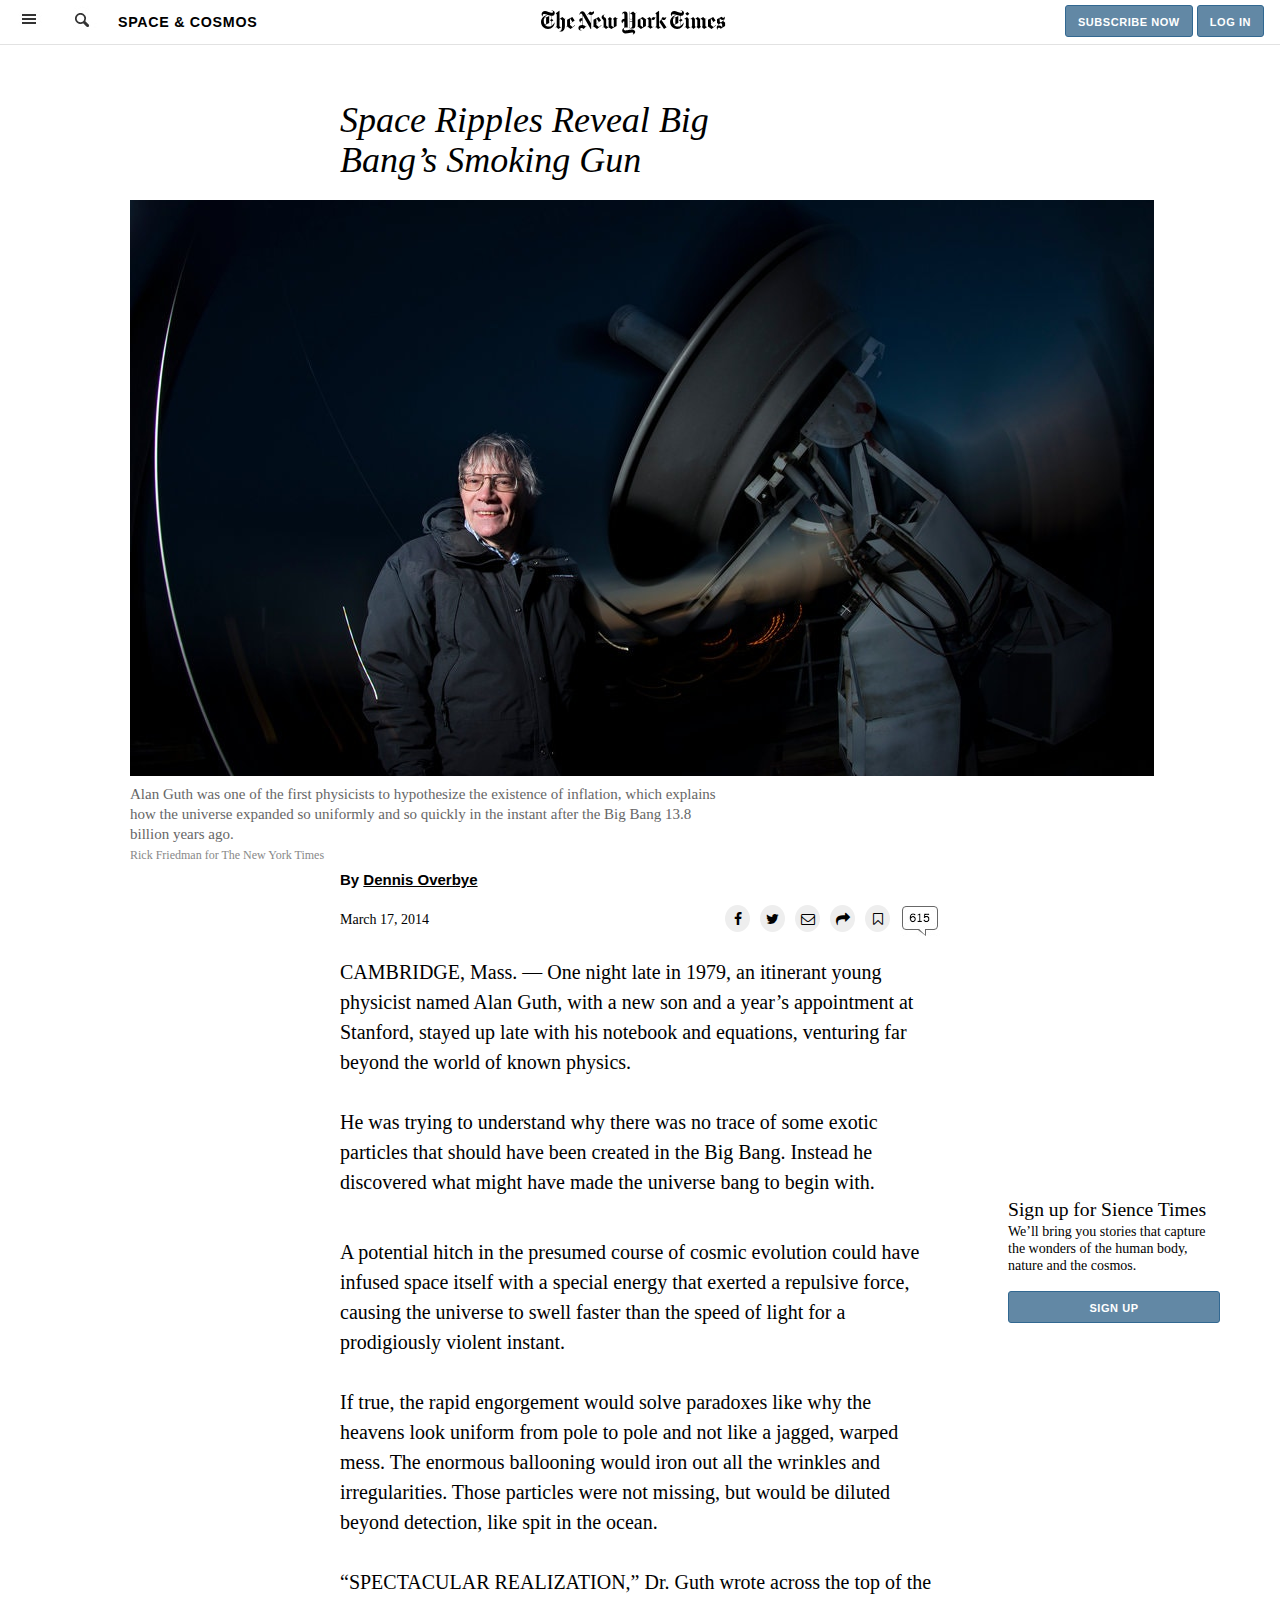
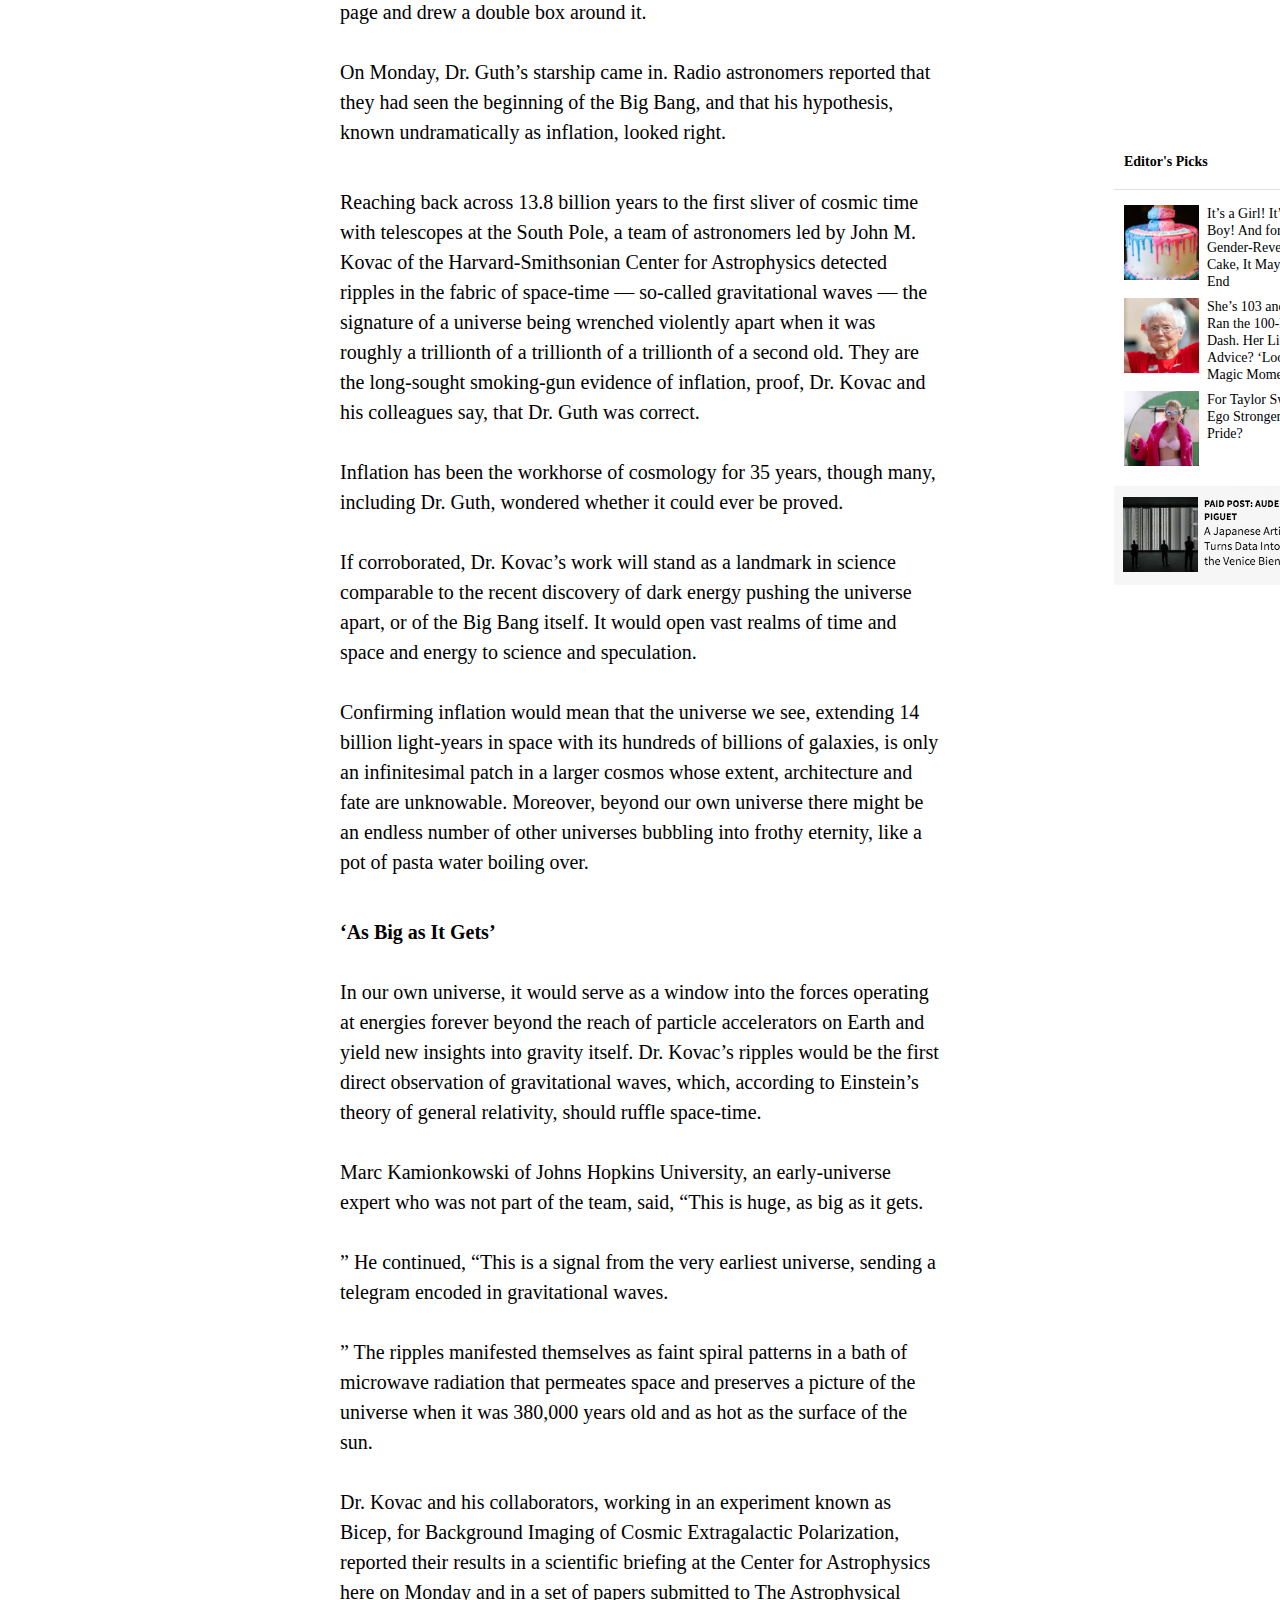
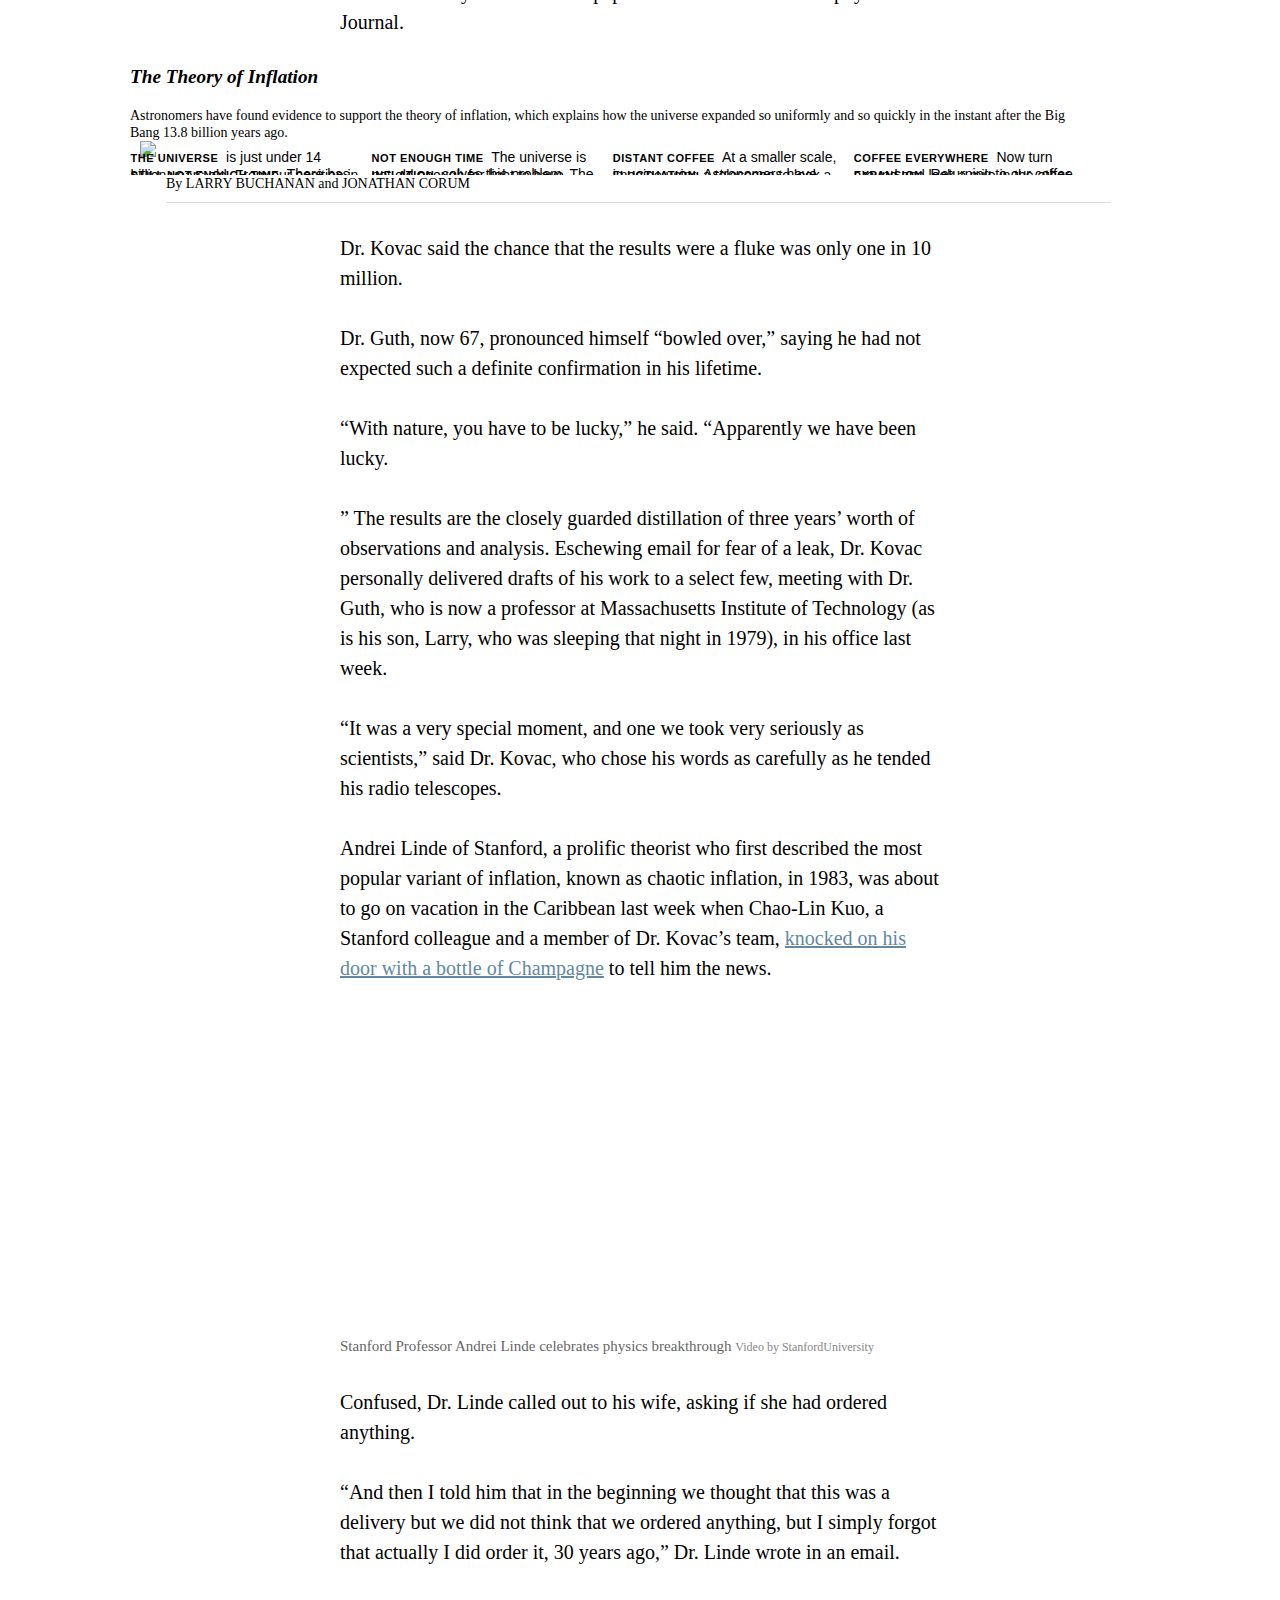
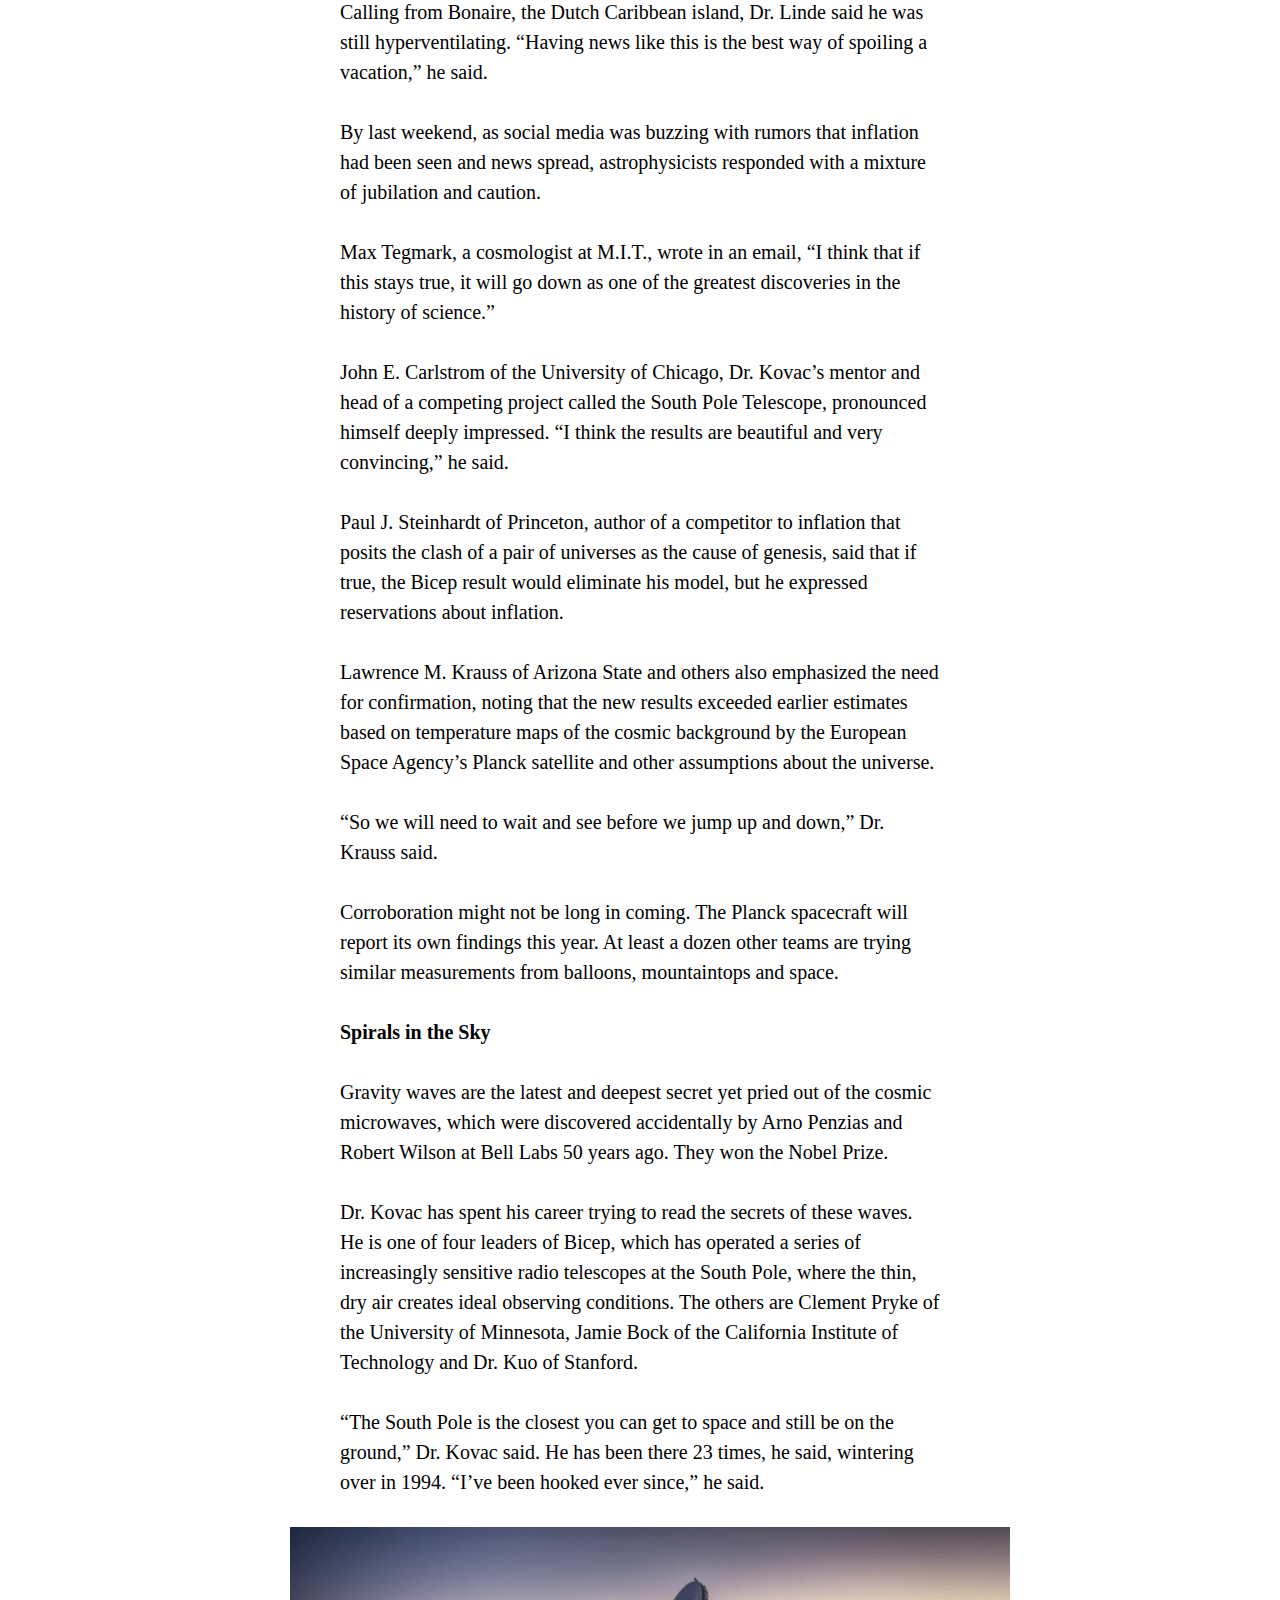
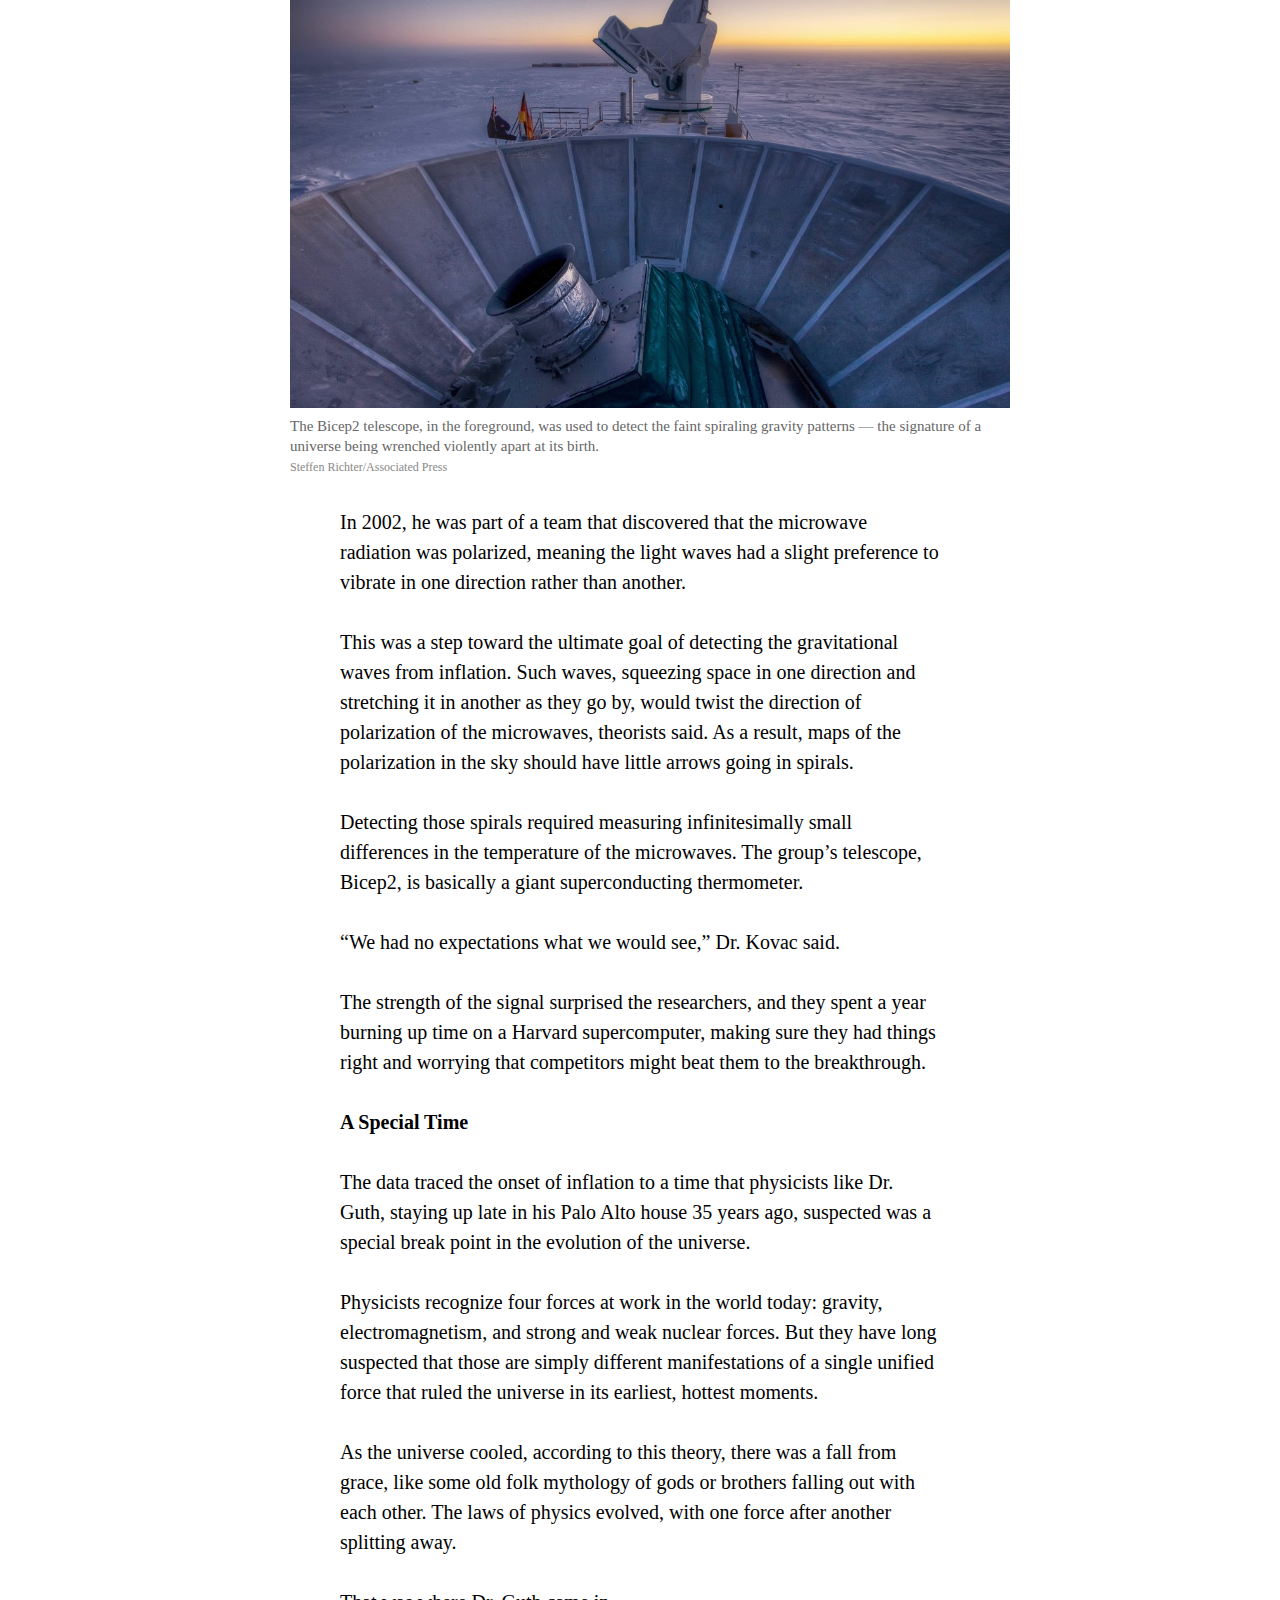
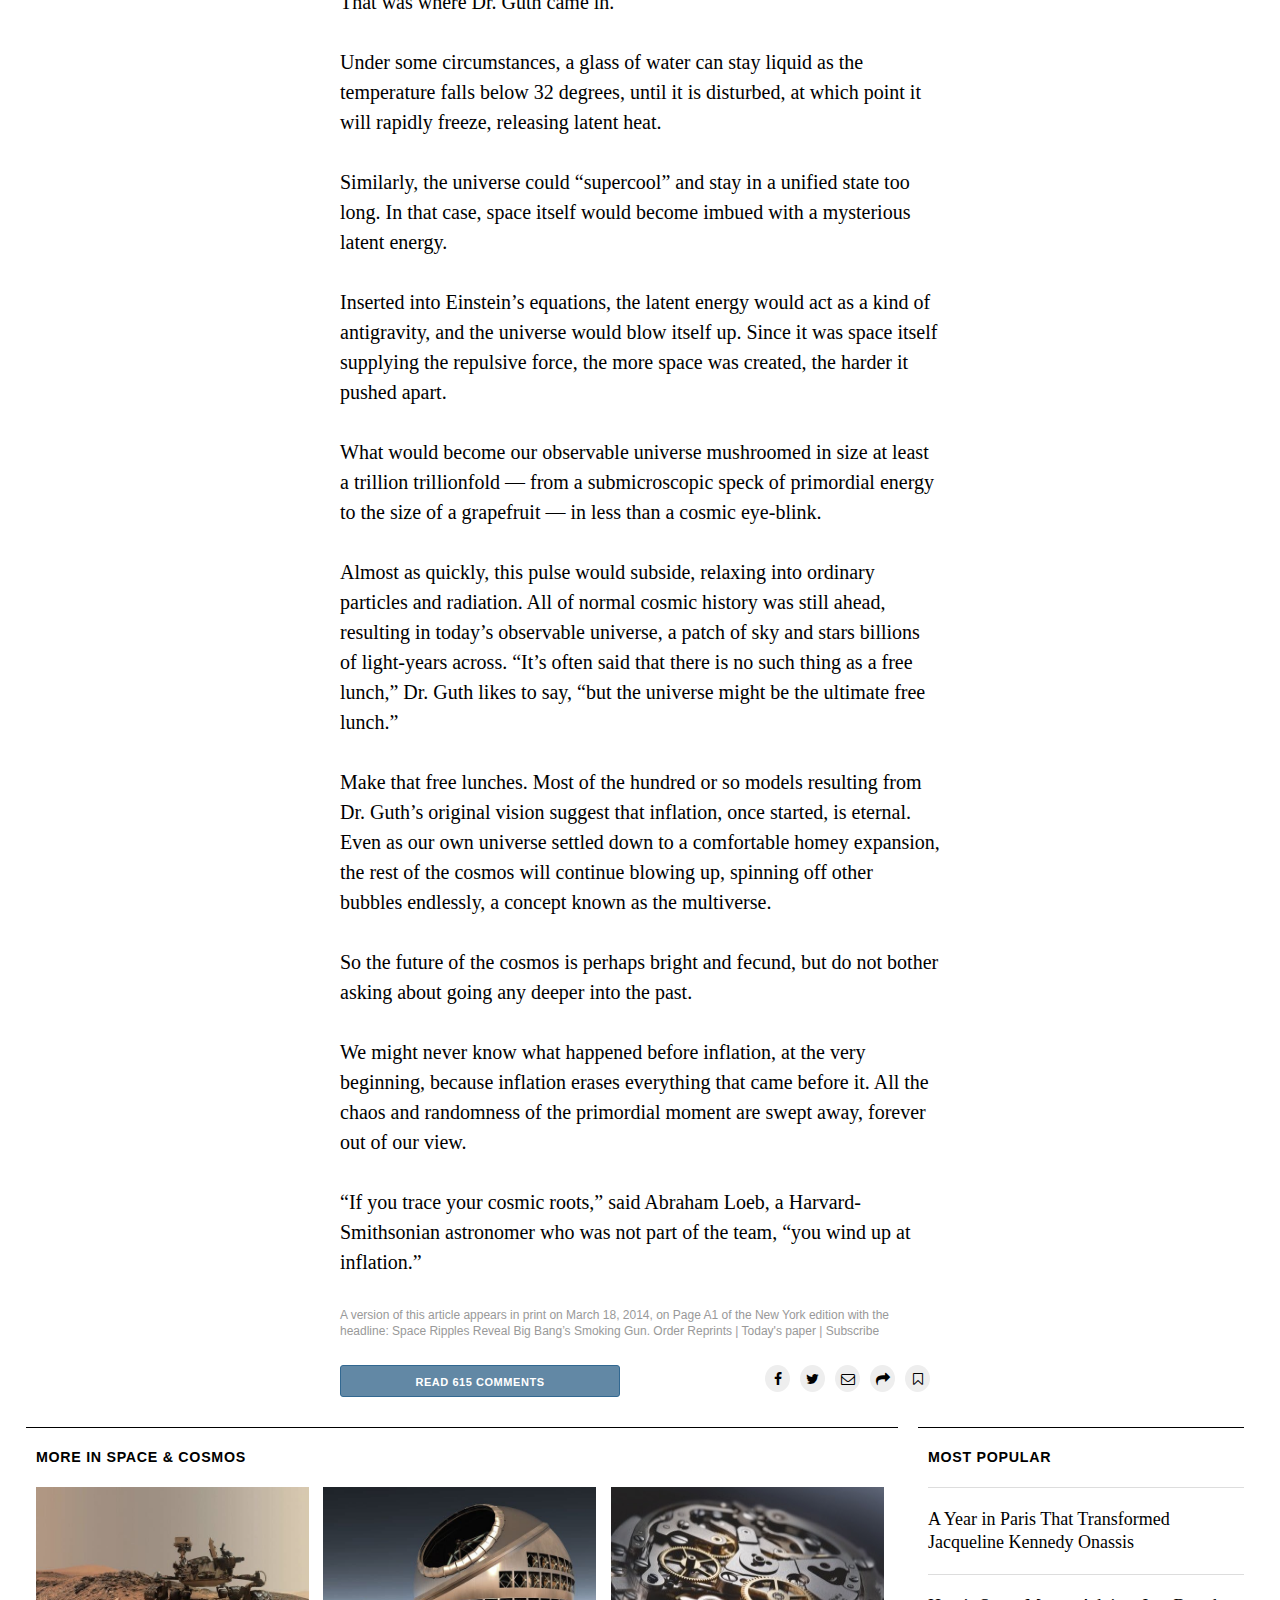
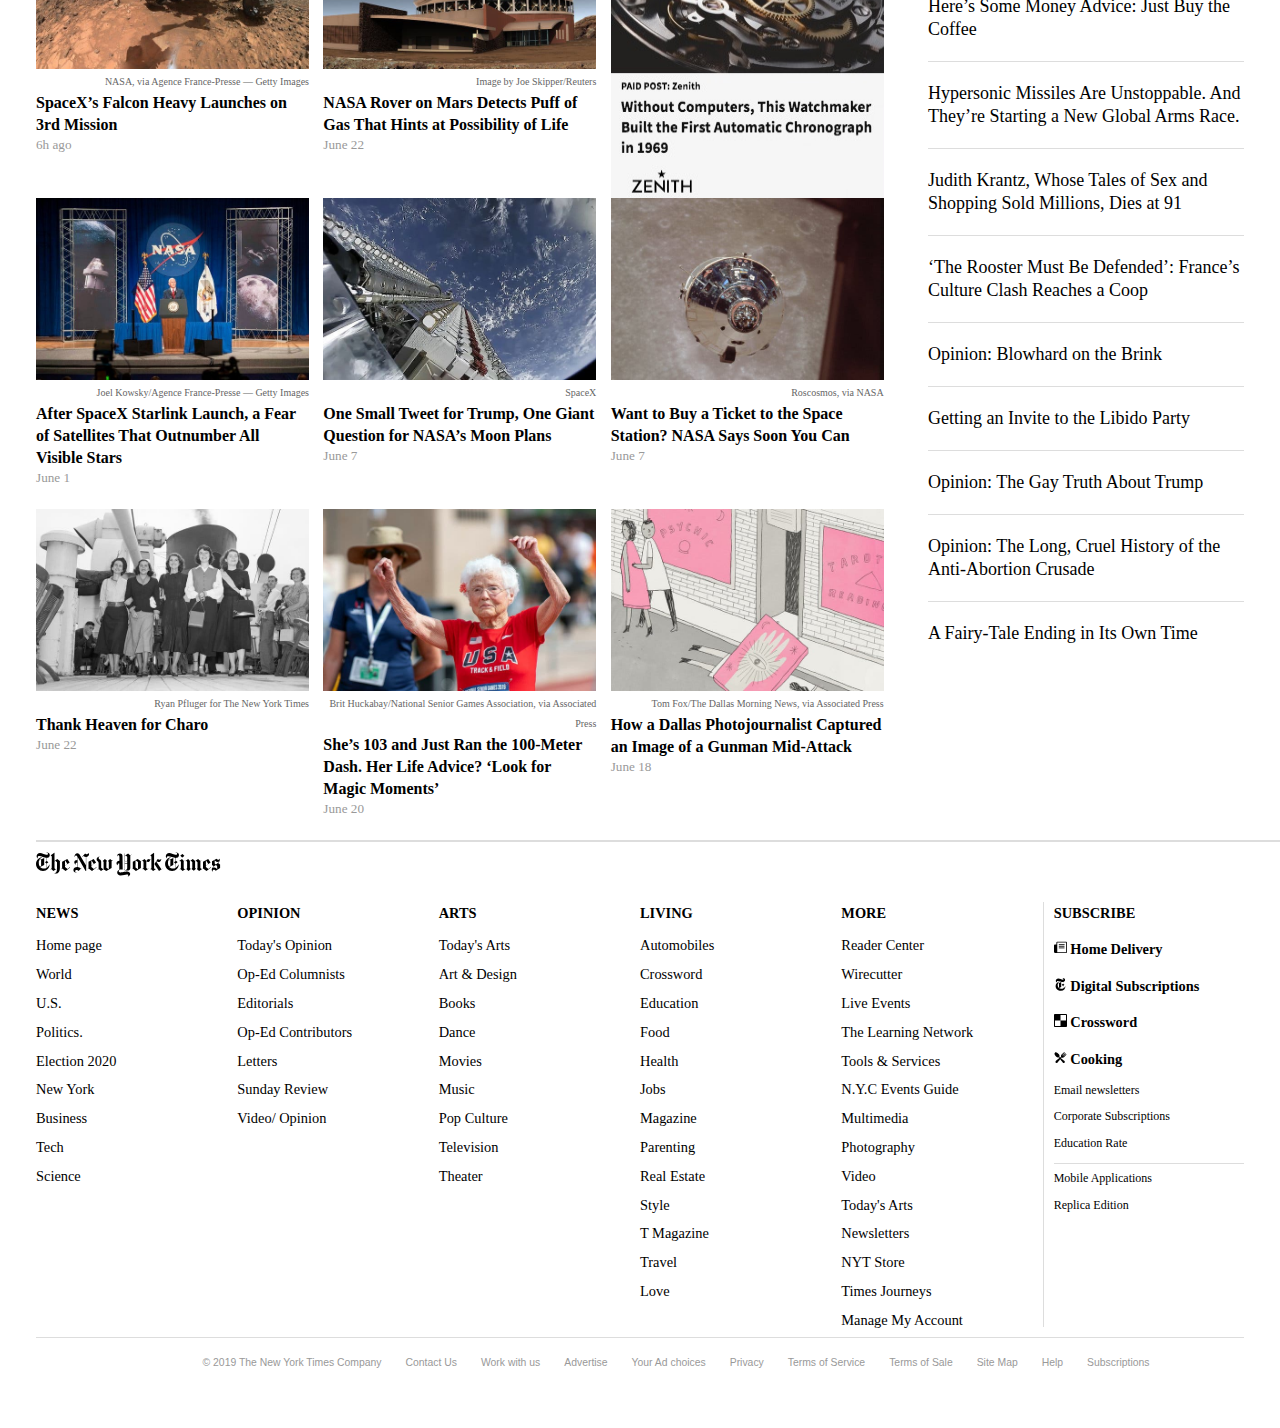
==== commit a773c2f8: "fixing html errors" ====
--- a/index.html
+++ b/index.html
@@ -47,21 +47,24 @@
           <span>Space Ripples Reveal</span>
           <span>Big Bang’s Smoking Gun</span>
         </h1>
-        <div class="pict">
-          <img
-            src="img/18cosmos-jumbo.jpg"
-            alt="Alan Guth was one of the first physicists to hypothesize the existence of inflation, which explains how the universe expanded so uniformly and so quickly in the instant after the Big Bang 13.8 billion years ago."
-          />
-          <figcaption>
-            <span
-              >Alan Guth was one of the first physicists to hypothesize the
-              existence of inflation, which explains how the universe expanded
-              so uniformly and so quickly in the instant after the Big Bang 13.8
-              billion years ago.</span
-            >
-            <span class="copyright">Rick Friedman for The New York Times</span>
-          </figcaption>
-        </div>
+        <figure>
+          <div class="pict">
+            <img
+              src="img/18cosmos-jumbo.jpg"
+              alt="Alan Guth was one of the first physicists to hypothesize the existence of inflation, which explains how the universe expanded so uniformly and so quickly in the instant after the Big Bang 13.8 billion years ago."
+            />
+          </div>
+              <figcaption id="guth">
+                <span
+                  >Alan Guth was one of the first physicists to hypothesize the
+                  existence of inflation, which explains how the universe expanded
+                  so uniformly and so quickly in the instant after the Big Bang 13.8
+                  billion years ago.</span
+                >
+                <span class="copyright">Rick Friedman for The New York Times</span>
+              </figcaption>
+
+        </figure>
         <div class="info">
           <div class="author">By <a href="#" id="dennis">Dennis Overbye</a></div>
   <div class="date-social">
@@ -165,9 +168,9 @@
   <div class="right-col row2">
     <div class="picks">
       <div class="editor">Editor's Picks</div>
-      <div class="story"><img src="img/cake.webp" alt="a red and blue cake" width="75px" > <h3> It’s a Girl! It’s a Boy! And for the Gender-Reveal Cake, It May Be the End</h3></div>
-      <div class="story"> <img src="img/runner.webp" alt="103 year old it's real a lady" width="75px"> She’s 103 and Just Ran the 100-Meter Dash. Her Life Advice? ‘Look for Magic Moments’ </div>
-      <div class="story"><img src="img/calmdown.webp" alt="Taylor Shift nacked" width="75px">For Taylor Swift, Is Ego Stronger Than Pride? </div>
+      <div class="story"><img src="img/cake.webp" alt="a red and blue cake" width="75">It’s a Girl! It’s a Boy! And for the Gender-Reveal Cake, It May Be the End</div>
+      <div class="story"> <img src="img/runner.webp" alt="103 year old it's real a lady" width="75"> She’s 103 and Just Ran the 100-Meter Dash. Her Life Advice? ‘Look for Magic Moments’ </div>
+      <div class="story"><img src="img/calmdown.webp" alt="Taylor Shift nacked" width="75">For Taylor Swift, Is Ego Stronger Than Pride? </div>
       <div class="paid"><img src="img/paid.jpg" alt="paid advertisement"></div>
     </div>
   </div>
@@ -212,11 +215,11 @@
       </p>
       <br />
       <div id="shell" class="shell">
-          <main id="main" class="main" role="main">
+          <main id="main" class="main">
             <article id="story" class="story interactive theme-interactive theme-main interactive-embedded">
               <header class="story-header interactive-header">
                 <div class="story-meta">
-                  <h1 class="story-heading interactive-headline" itemprop="headline">The Theory of Inflation</h1>
+                  <h1 class="story-heading interactive-headline">The Theory of Inflation</h1>
                   <div class="story-meta-footer interactive-meta-footer">
                     <p class="interactive-leadin summary">
                       <span class="summary-text">Astronomers have found evidence to support the theory of inflation, which explains how the universe expanded so uniformly and so quickly in the instant after the Big Bang 13.8 billion years ago.</span>
@@ -228,7 +231,7 @@
               <div id="theory-of-inflation" class="interactive-graphic"><!-- Generated by ai2html v0.46 - inflation - 0326-1422 -->
     <link rel="stylesheet" href="https://static01.nyt.com/newsgraphics/2014/03/18/theory-of-inflation/1ebaa1b972edda0f407fbaa0e010f6b50fb6792e/resizerStyle.css">
     <!-- Custom CSS blocks -->
-    <style type="text/css" media="screen,print">
+    <style>
       /* Custom CSS block 1 */
       
       .g-sc { font-size: 11px; font-weight: bold; letter-spacing: .05em; }
@@ -236,8 +239,7 @@
     
     
     <!-- Artboard: 945 -->
-    <div id="g-inflation-945-0" class="g-show-large g-show-xlarge" style="display: block;">
-      <style type="text/css" media="screen,print">
+      <style>
         #g-inflation-945-0{
           position:relative;
           overflow:hidden;
@@ -263,8 +265,9 @@
           color:#000000;
         }
       </style>
+    <div id="g-inflation-945-0" class="g-show-large g-show-xlarge" style="display: block;">
       <div id="g-inflation-945-0-graphic">
-        <img id="g-ai0" class="g-aiImg" src="https://static01.nyt.com/newsgraphics/2014/03/18/theory-of-inflation/1ebaa1b972edda0f407fbaa0e010f6b50fb6792e/inflation-945.png" width="100%">
+        <img id="g-ai0" class="g-aiImg" src="https://static01.nyt.com/newsgraphics/2014/03/18/theory-of-inflation/1ebaa1b972edda0f407fbaa0e010f6b50fb6792e/inflation-945.png" width=100%>
         <div id="g-ai1" class="g-type g-aiAbs" style="top:24.8264%;left:0.0436%;width:228px;">
           <p class="g-aiPstyle0"><span class="g-sc">THE UNIVERSE</span>&nbsp; is just under 14 billion years old. From our position in the Milky Way galaxy, we can observe a sphere that is now about 92 billion light-years across. But there's a mystery. Wherever we look, the universe has an even temperature.</p>
         </div>
@@ -292,63 +295,7 @@
       </div>
     </div>
     
-    <!-- Artboard: 720 -->
-    <div id="g-inflation-720-1" class="g-show-medium" style="display: none;">
-      <style type="text/css" media="screen,print">
-        #g-inflation-720-1{
-          position:relative;
-          overflow:hidden;
-          width:720px;
-        }
-        .g-aiAbs{
-          position:absolute;
-        }
-        .g-aiImg{
-          display:block;
-        }
-        #g-inflation-720-1 p{
-          font-family:arial,helvetica,sans-serif;
-          font-size:13px;
-          line-height:18px;
-          margin:0;
-        }
-        #g-inflation-720-1 .g-aiPstyle0 {
-          font-family:nyt-franklin,arial,helvetica,sans-serif;
-          font-size:14px;
-          line-height:17px;
-          font-weight:300;
-          color:#000000;
-        }
-      </style>
-      <div id="g-inflation-720-1-graphic">
-        <img id="g-ai0" class="g-aiImg" src="https://static01.nyt.com/newsgraphics/2014/03/18/theory-of-inflation/1ebaa1b972edda0f407fbaa0e010f6b50fb6792e/inflation-720.png" width="100%">
-        <div id="g-ai1" class="g-type_copy g-aiAbs" style="top:18.0556%;left:0.2544%;width:173px;">
-          <p class="g-aiPstyle0"><span class="g-sc">THE UNIVERSE</span>&nbsp; is just under 14 billion years old. From our position in the Milky Way galaxy, we can observe a sphere that is now about 92 billion light-years across. But there's a mystery. Wherever we look, the universe has an even temperature.</p>
-        </div>
-        <div id="g-ai2" class="g-type_copy g-aiAbs" style="top:18.0556%;left:25.7029%;width:173px;">
-          <p class="g-aiPstyle0"><span class="g-sc">NOT ENOUGH TIME</span>&nbsp; The universe is not old enough for light to have traveled the vast distance from one side of the universe to the other, and there has not been enough time for scattered patches of hot and cold to mix into an even temperature.</p>
-        </div>
-        <div id="g-ai3" class="g-type_copy g-aiAbs" style="top:18.0556%;left:51.1511%;width:173px;">
-          <p class="g-aiPstyle0"><span class="g-sc">DISTANT COFFEE</span>&nbsp; At a smaller scale, imagine using a telescope to look a mile in one direction. You see a coffee cup, and from the amount of steam, you can estimate its temperature and how much it has cooled. </p>
-        </div>
-        <div id="g-ai4" class="g-type_copy g-aiAbs" style="top:18.0556%;left:76.5995%;width:173px;">
-          <p class="g-aiPstyle0"><span class="g-sc">COFFEE EVERYWHERE</span>&nbsp; Now turn around and look a mile in the other direction. You see a similar coffee cup, at exactly the same temperature. Coincidence? Maybe. But if you see a similar cup in every direction, you might want to look for another explanation.</p>
-        </div>
-        <div id="g-ai5" class="g-type_copy g-aiAbs" style="top:65.8951%;left:0.2544%;width:173px;">
-          <p class="g-aiPstyle0"><span class="g-sc">STILL NOT ENOUGH TIME</span>&nbsp; There has not been enough time to carry coffee cups from place to place before they get cold. But if all the coffee cups were somehow filled from a single coffee pot, all at the same time, that might explain their even temperature.</p>
-        </div>
-        <div id="g-ai6" class="g-type_copy g-aiAbs" style="top:65.8951%;left:25.7029%;width:173px;">
-          <p class="g-aiPstyle0"><span class="g-sc">INFLATION</span>&nbsp; solves this problem. The theory proposes that, less than a trillionth of a second after the Big Bang, the universe expanded faster than the speed of light. Tiny ripples in the violently expanding energy field eventually grew into the large-scale structures of the universe.</p>
-        </div>
-        <div id="g-ai7" class="g-type_copy g-aiAbs" style="top:65.8951%;left:51.1511%;width:173px;">
-          <p class="g-aiPstyle0"><span class="g-sc">FLUCTUATION</span>&nbsp; Astronomers have now detected evidence of these ancient fluctuations in swirls of polarized light in the cosmic background radiation, which is energy left over from the early universe. These are gravitational waves predicted by Einstein.</p>
-        </div>
-        <div id="g-ai8" class="g-type_copy g-aiAbs" style="top:65.8951%;left:76.5995%;width:173px;">
-          <p class="g-aiPstyle0"><span class="g-sc">EXPANSION</span>&nbsp; Returning to our coffee, imagine a single, central pot expanding faster than light and cooling to an even temperature as it expands. That is something like inflation. And the structure of the universe mirrors the froth and foam of the original pot.</p>
-        </div>
-      </div>
-    </div>
-    
+ 
     
     <script src="https://static01.nyt.com/newsgraphics/2014/03/18/theory-of-inflation/1ebaa1b972edda0f407fbaa0e010f6b50fb6792e/resizerScript.js"></script>
     <!-- End ai2html - inflation - 0326-1422 -->
@@ -365,7 +312,7 @@
             <div class="search-overlay"></div>
           </main>
         </div>
-      
+    
       <p>
         <br />
         Dr. Kovac said the chance that the results were a fluke was only one
@@ -406,13 +353,16 @@
         him the news.
       </p>
       <br />
-      <iframe width="560" height="315" src="https://www.youtube.com/embed/ZlfIVEy_YOA" frameborder="0" allow="accelerometer; autoplay; encrypted-media; gyroscope; picture-in-picture" allowfullscreen></iframe>
-      <figcaption>
-          <span
-          >Stanford Professor Andrei Linde celebrates physics breakthrough</span
-        >
-        <span class="copyright">Video by StanfordUniversity</span>
-      </figcaption>
+      <figure>
+        <iframe width="560" height="315" src="https://www.youtube.com/embed/ZlfIVEy_YOA" allow="accelerometer; autoplay; encrypted-media; gyroscope; picture-in-picture" allowfullscreen></iframe>
+        <figcaption>
+            <span
+            >Stanford Professor Andrei Linde celebrates physics breakthrough</span
+          >
+          <span class="copyright">Video by StanfordUniversity</span>
+        </figcaption>
+
+      </figure>
       <br />
       <p>
         Confused, Dr. Linde called out to his wife, asking if she had ordered
@@ -479,16 +429,19 @@
     “The South Pole is the closest you can get to space and still be on the ground,” Dr. Kovac said. He has been there 23 times, he said, wintering over in 1994. “I’ve been hooked ever since,” he said.
     </p><br>
     <div class="pict2">
-    <img
-    src="img/18cosmos-2-jumbo.jpg" width="720px"
-    alt="The Bicep2 telescope, in the foreground, was used to detect the faint spiraling gravity patterns — the signature of a universe being wrenched violently apart at its birth."
-    />
-    <figcaption>
-    <span
-      >The Bicep2 telescope, in the foreground, was used to detect the faint spiraling gravity patterns — the signature of a universe being wrenched violently apart at its birth.</span
-    >
-    <span class="copyright">Steffen Richter/Associated Press</span>
-    </figcaption>
+      <figure>
+        <img
+        src="img/18cosmos-2-jumbo.jpg" width="720"
+        alt="The Bicep2 telescope, in the foreground, was used to detect the faint spiraling gravity patterns — the signature of a universe being wrenched violently apart at its birth."
+        />
+        <figcaption>
+        <span
+          >The Bicep2 telescope, in the foreground, was used to detect the faint spiraling gravity patterns — the signature of a universe being wrenched violently apart at its birth.</span
+        >
+        <span class="copyright">Steffen Richter/Associated Press</span>
+        </figcaption>
+
+      </figure>
     </div>
     <!-- <div class="pict2">
     <img src="img/18cosmos-2-jumbo.jpg" alt="The Bicep2 telescope, in the foreground, was used to detect the faint spiraling gravity patterns — the signature of a universe being wrenched violently apart at its birth.">
@@ -566,6 +519,7 @@
       <div class="fa fa-share"></div>
       <div class="fa fa-bookmark-o"></div>
     </div>
+  </div>
   <div class="right-col row3"></div>
   </section>
   <div class="lower">
@@ -584,43 +538,70 @@
         </div>
     </div>
     <div class="lower-left">
-      <div class="more"> <img src="img/mars.jpg" alt="Rover on Mars">
-        <figcaption>NASA, via Agence France-Presse — Getty Images</figcaption> 
+      <div class="more"> 
+        <figure>
+          <img src="img/mars.jpg" alt="Rover on Mars">
+          <figcaption>NASA, via Agence France-Presse — Getty Images</figcaption> 
+        </figure>
         <h3>SpaceX’s Falcon Heavy Launches on 3rd Mission</h3>
         <span class="time">6h ago</span> 
       </div>
-      <div class="more"> <img src="img/telescope.jpg" alt="Hawai telescope">
-        <figcaption>Image by Joe Skipper/Reuters</figcaption>
+      <div class="more">
+        <figure>
+          <img src="img/telescope.jpg" alt="Hawai telescope">
+          <figcaption>Image by Joe Skipper/Reuters</figcaption>
+        </figure>
         <h3>NASA Rover on Mars Detects Puff of Gas That Hints at Possibility of Life</h3>
         <span class="time">June 22</span>
       </div>
-      <div class="more"> <img src="img/zenith.jpg" alt="Zenith paid article" id="zenith">
-      </div>
-      <div class="more"> <img src="img/trump.jpg" alt="Picture of President Trump">
-        <figcaption>Joel Kowsky/Agence France-Presse — Getty Images</figcaption>
+      <div class="more"> 
+        <figure>
+          <img src="img/zenith.jpg" alt="Zenith paid article" id="zenith">
+        </figure>
+      </div>
+      <div class="more"> 
+        <figure>
+            <img src="img/trump.jpg" alt="Picture of President Trump">
+            <figcaption>Joel Kowsky/Agence France-Presse — Getty Images</figcaption>
+        </figure>
         <h3>After SpaceX Starlink Launch, a Fear of Satellites That Outnumber All Visible Stars</h3>
         <span class="time">June 1</span>
       </div>
-      <div class="more"> <img src="img/satelite.jpg" alt="Satellite in space">
-        <figcaption>SpaceX</figcaption>
+      <div class="more"> 
+        <figure>
+            <img src="img/satelite.jpg" alt="Satellite in space">
+            <figcaption>SpaceX</figcaption>
+        </figure>
         <h3>One Small Tweet for Trump, One Giant Question for NASA’s Moon Plans</h3>
         <span class="time">June 7</span>
       </div>
-      <div class="more"> <img src="img/apollo.jpg" alt="Apollo in space">
-        <figcaption>Roscosmos, via NASA</figcaption>
+      <div class="more"> 
+        <figure>
+            <img src="img/apollo.jpg" alt="Apollo in space">
+            <figcaption>Roscosmos, via NASA</figcaption>
+        </figure>
         <h3>Want to Buy a Ticket to the Space Station? NASA Says Soon You Can</h3>
         <span class="time">June 7</span>
       </div>
-      <div class="more"> <img src="img/Paris-Jackie.jpg" alt="Jackie Onassis">
-        <figcaption>Ryan Pfluger for The New York Times</figcaption>
+      <div class="more"> 
+        <figure>
+            <img src="img/Paris-Jackie.jpg" alt="Jackie Onassis">
+            <figcaption>Ryan Pfluger for The New York Times</figcaption>
+        </figure>
         <h3>Thank Heaven for Charo</h3>
         <span class="time">June 22</span></div>
-      <div class="more"> <img src="img/103.jpg" alt="Old lady running">
-        <figcaption>Brit Huckabay/National Senior Games Association, via Associated Press</figcaption>
+      <div class="more"> 
+        <figure>
+            <img src="img/103.jpg" alt="Old lady running">
+            <figcaption>Brit Huckabay/National Senior Games Association, via Associated Press</figcaption>
+        </figure>
         <h3>She’s 103 and Just Ran the 100-Meter Dash. Her Life Advice? ‘Look for Magic Moments’</h3>
         <span class="time">June 20</span></div>
-      <div class="more"> <img src="img/MODERNLOVE.jpg" alt="">
-        <figcaption>Tom Fox/The Dallas Morning News, via Associated Press</figcaption>
+      <div class="more"> 
+        <figure>
+            <img src="img/MODERNLOVE.jpg" alt="">
+            <figcaption>Tom Fox/The Dallas Morning News, via Associated Press</figcaption>
+        </figure>
         <h3>How a Dallas Photojournalist Captured an Image of a Gunman Mid-Attack</h3>
         <span class="time">June 18</span></div>
     </div>
--- a/style/style.css
+++ b/style/style.css
@@ -50,7 +50,7 @@
   font-size: 0.938rem;
   line-height: 1.25rem;
   color: #666;
-  width: 85%;
+  width: 100%;
 }
 figcaption span {
   display: inline-block;
@@ -179,7 +179,8 @@
   color: #888;
 }
 .pict,
-.shell {
+.shell,
+#guth {
   margin: 0px -210px;
 }
 .pict2 {
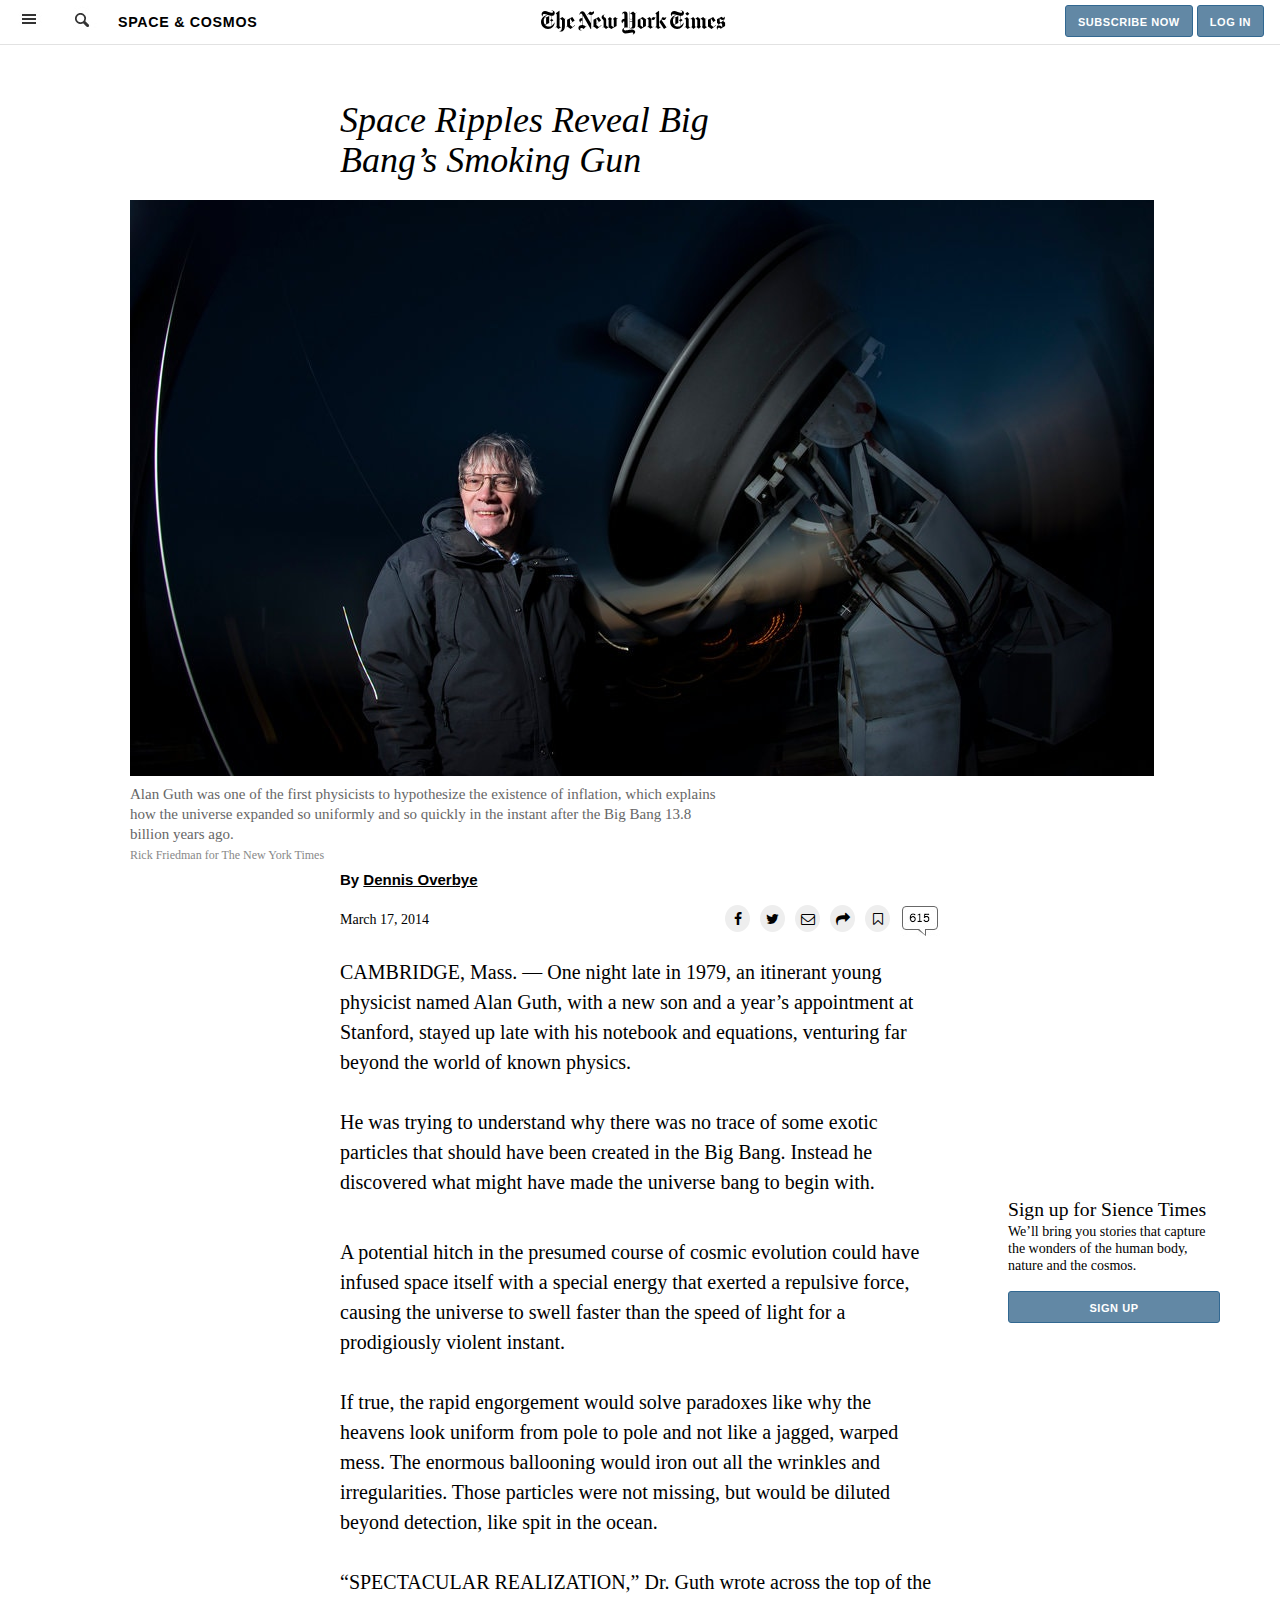
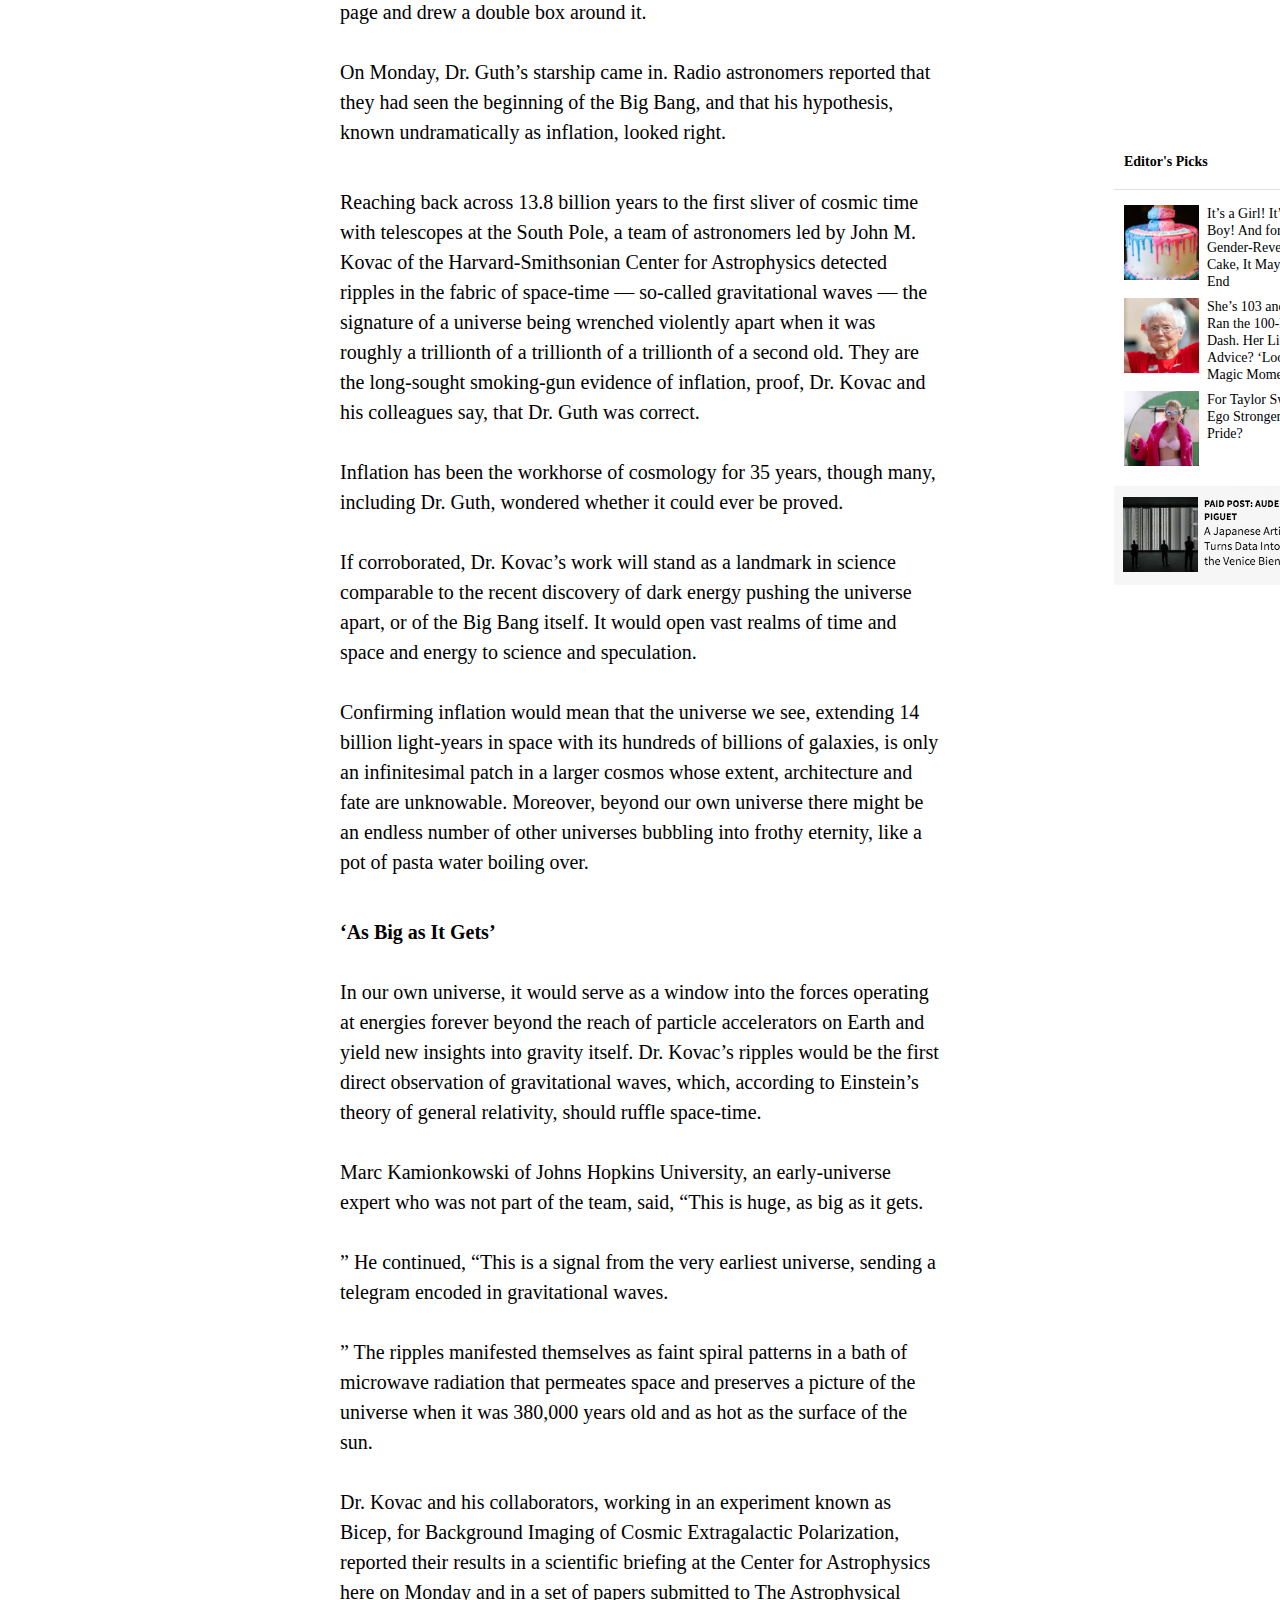
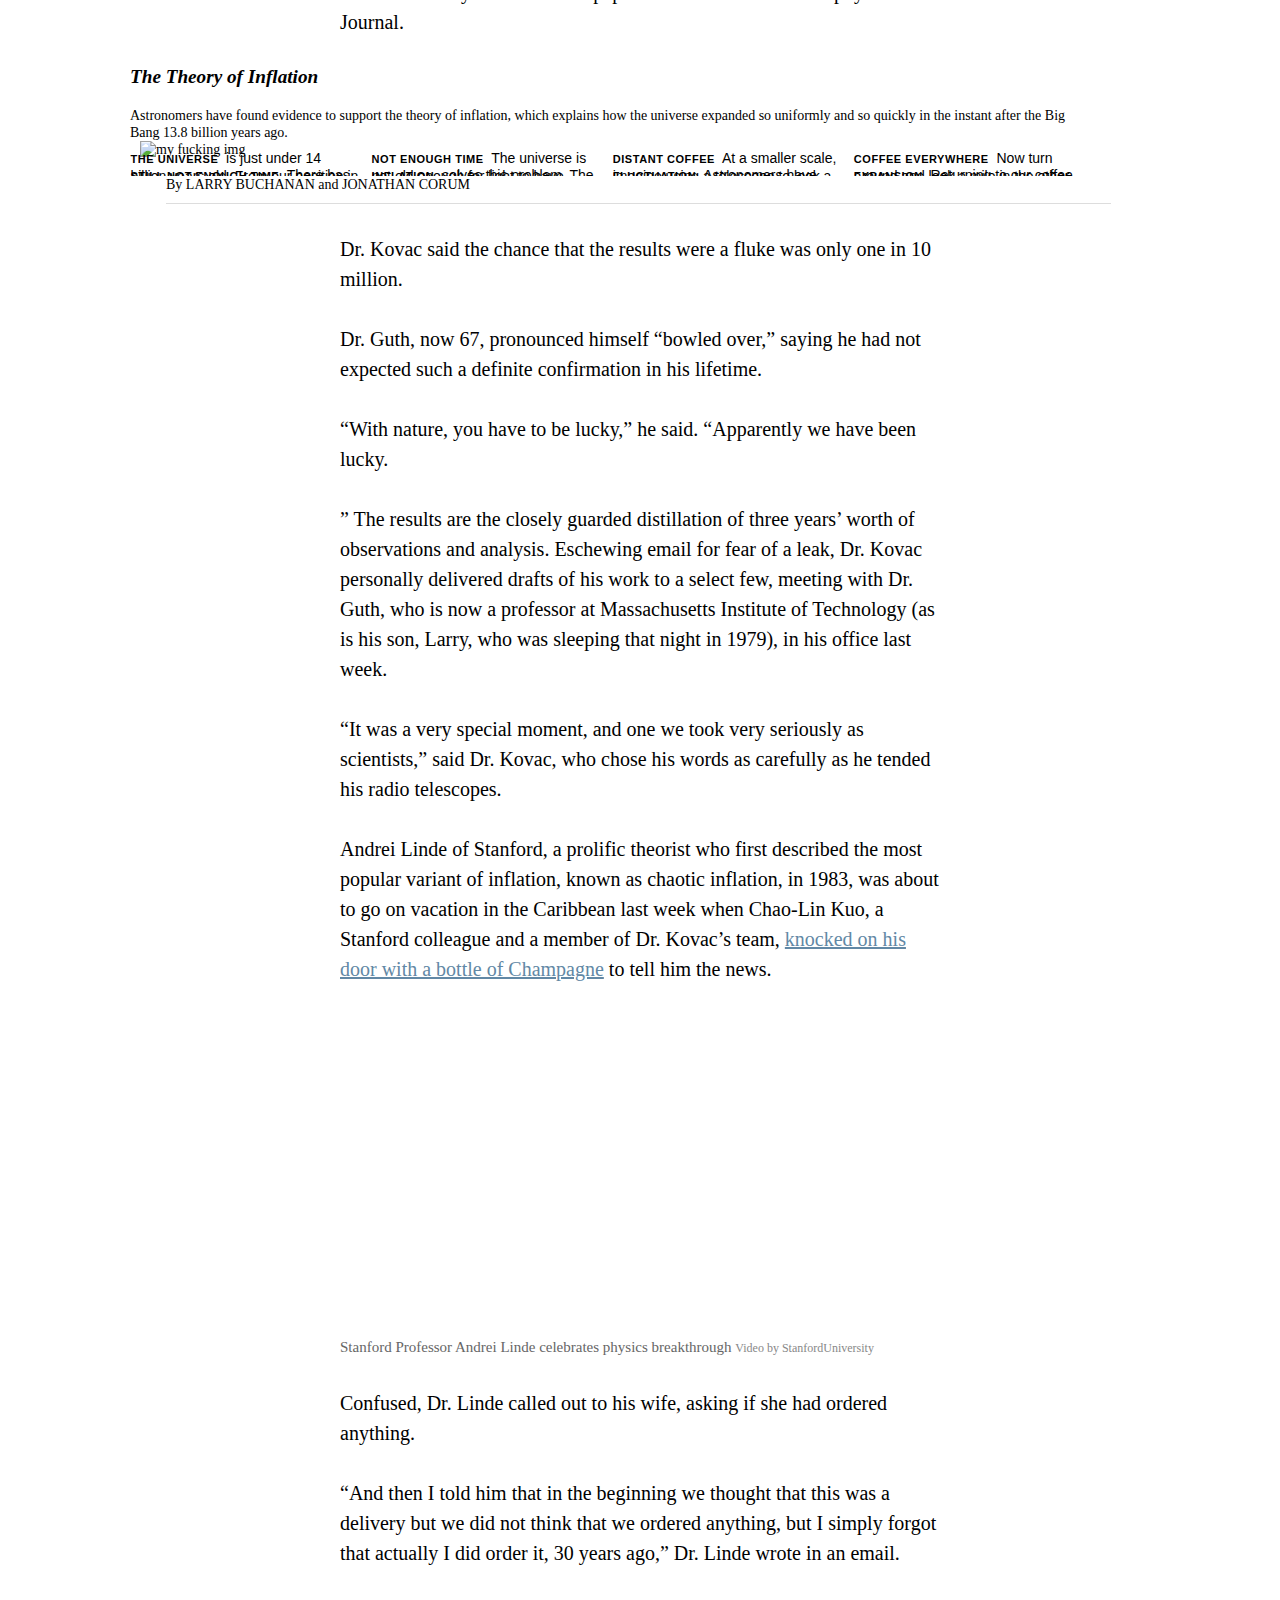
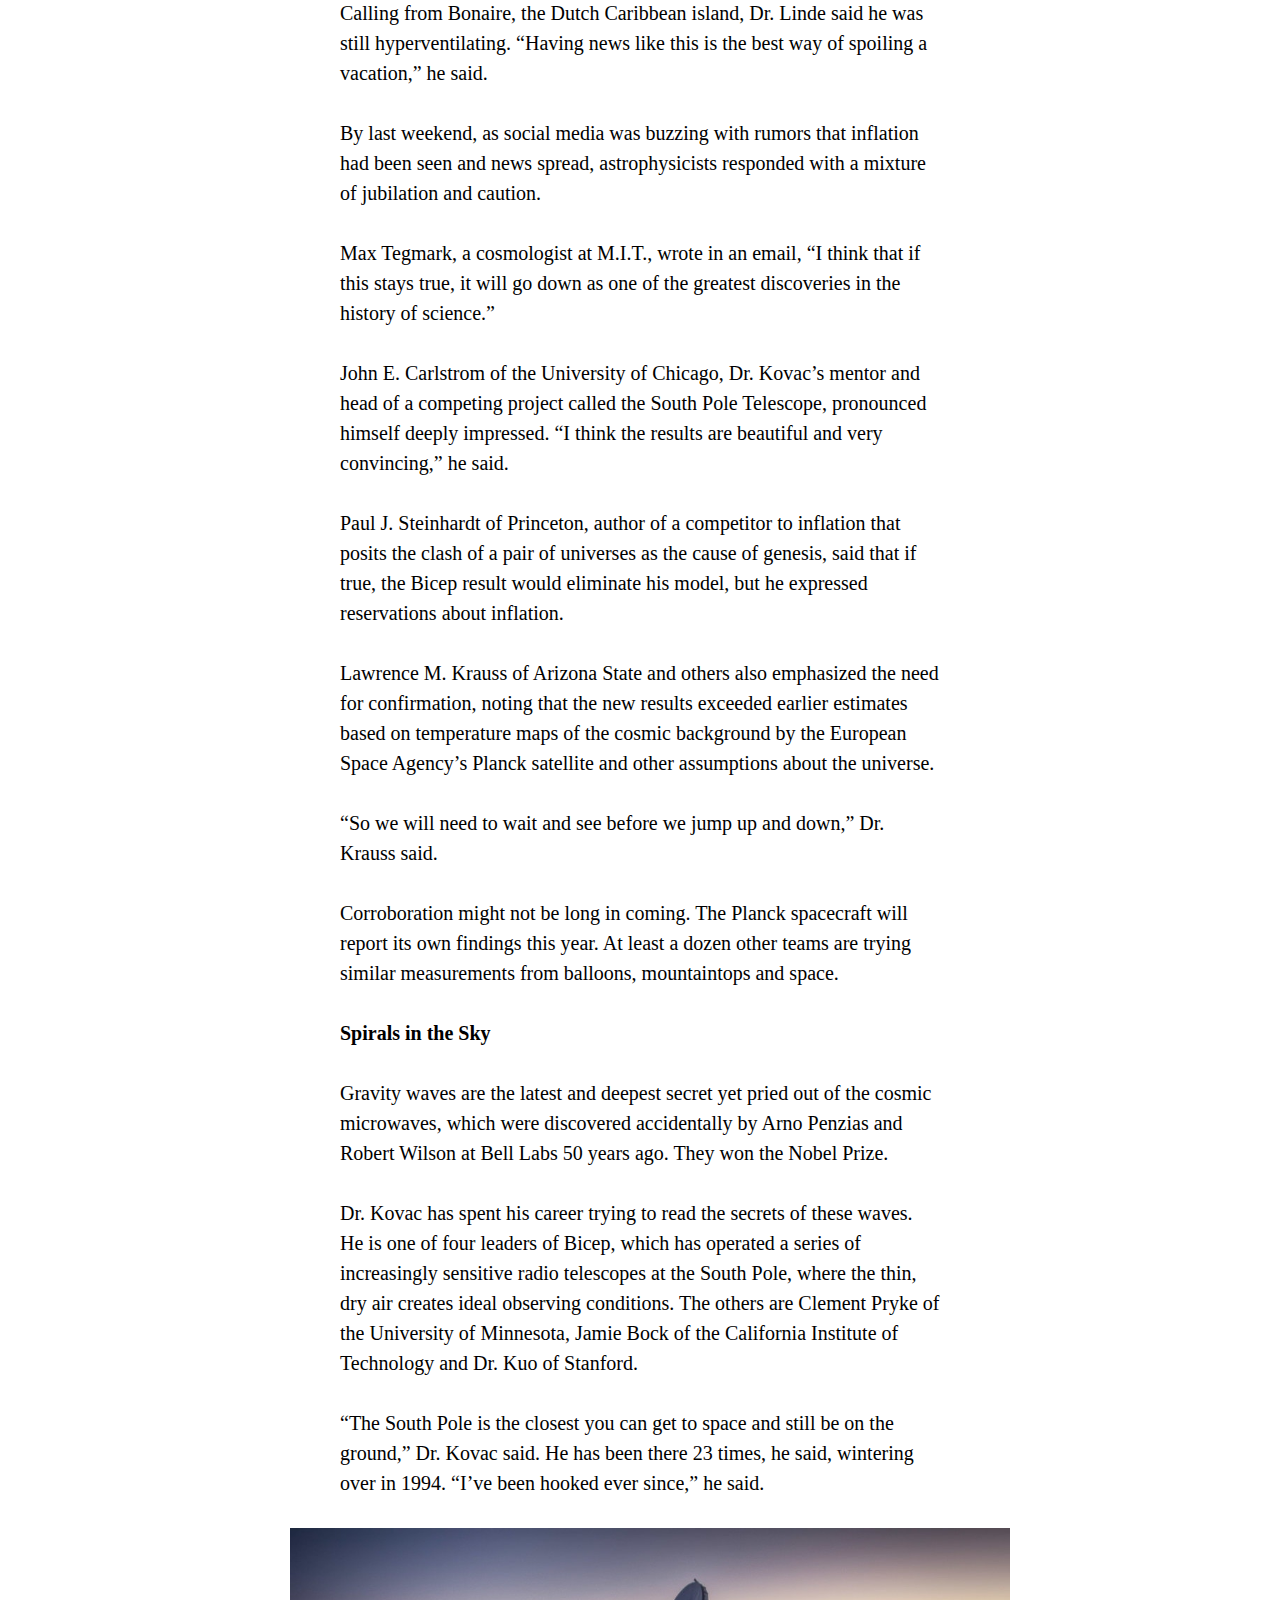
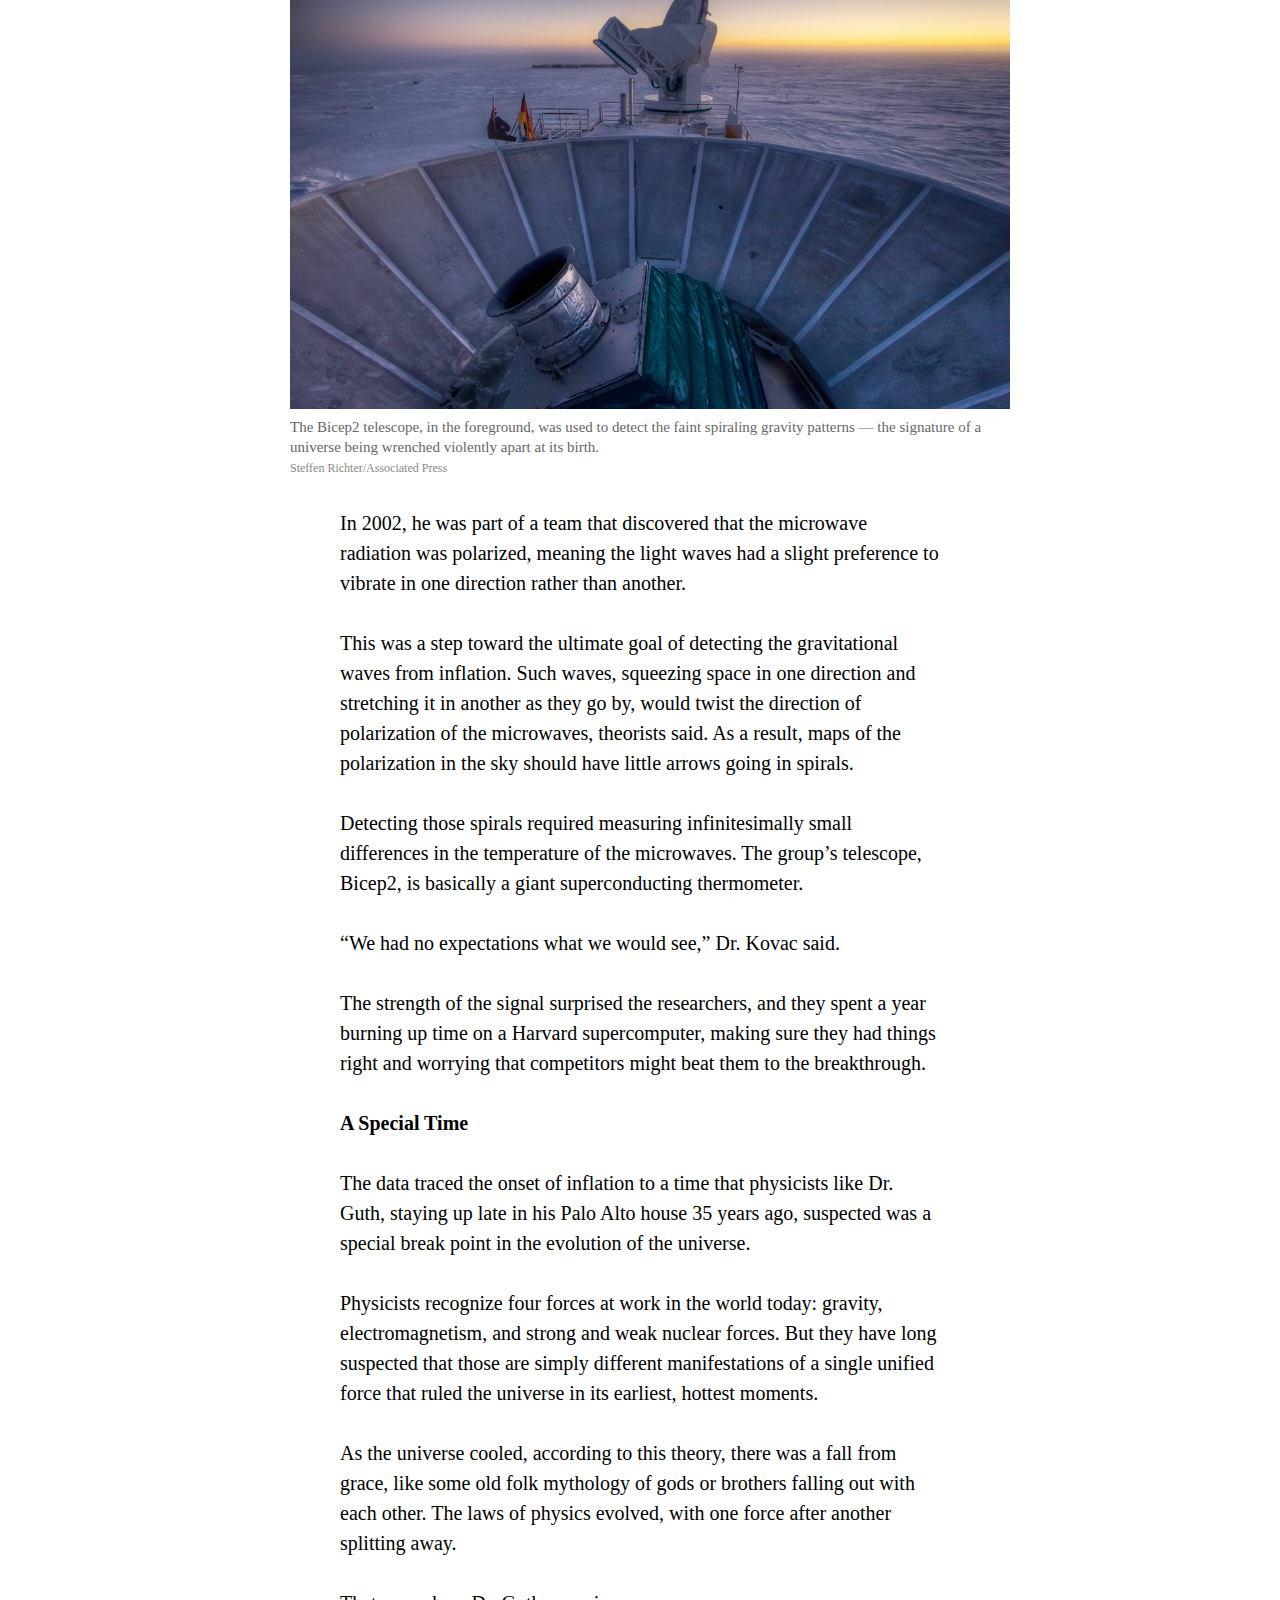
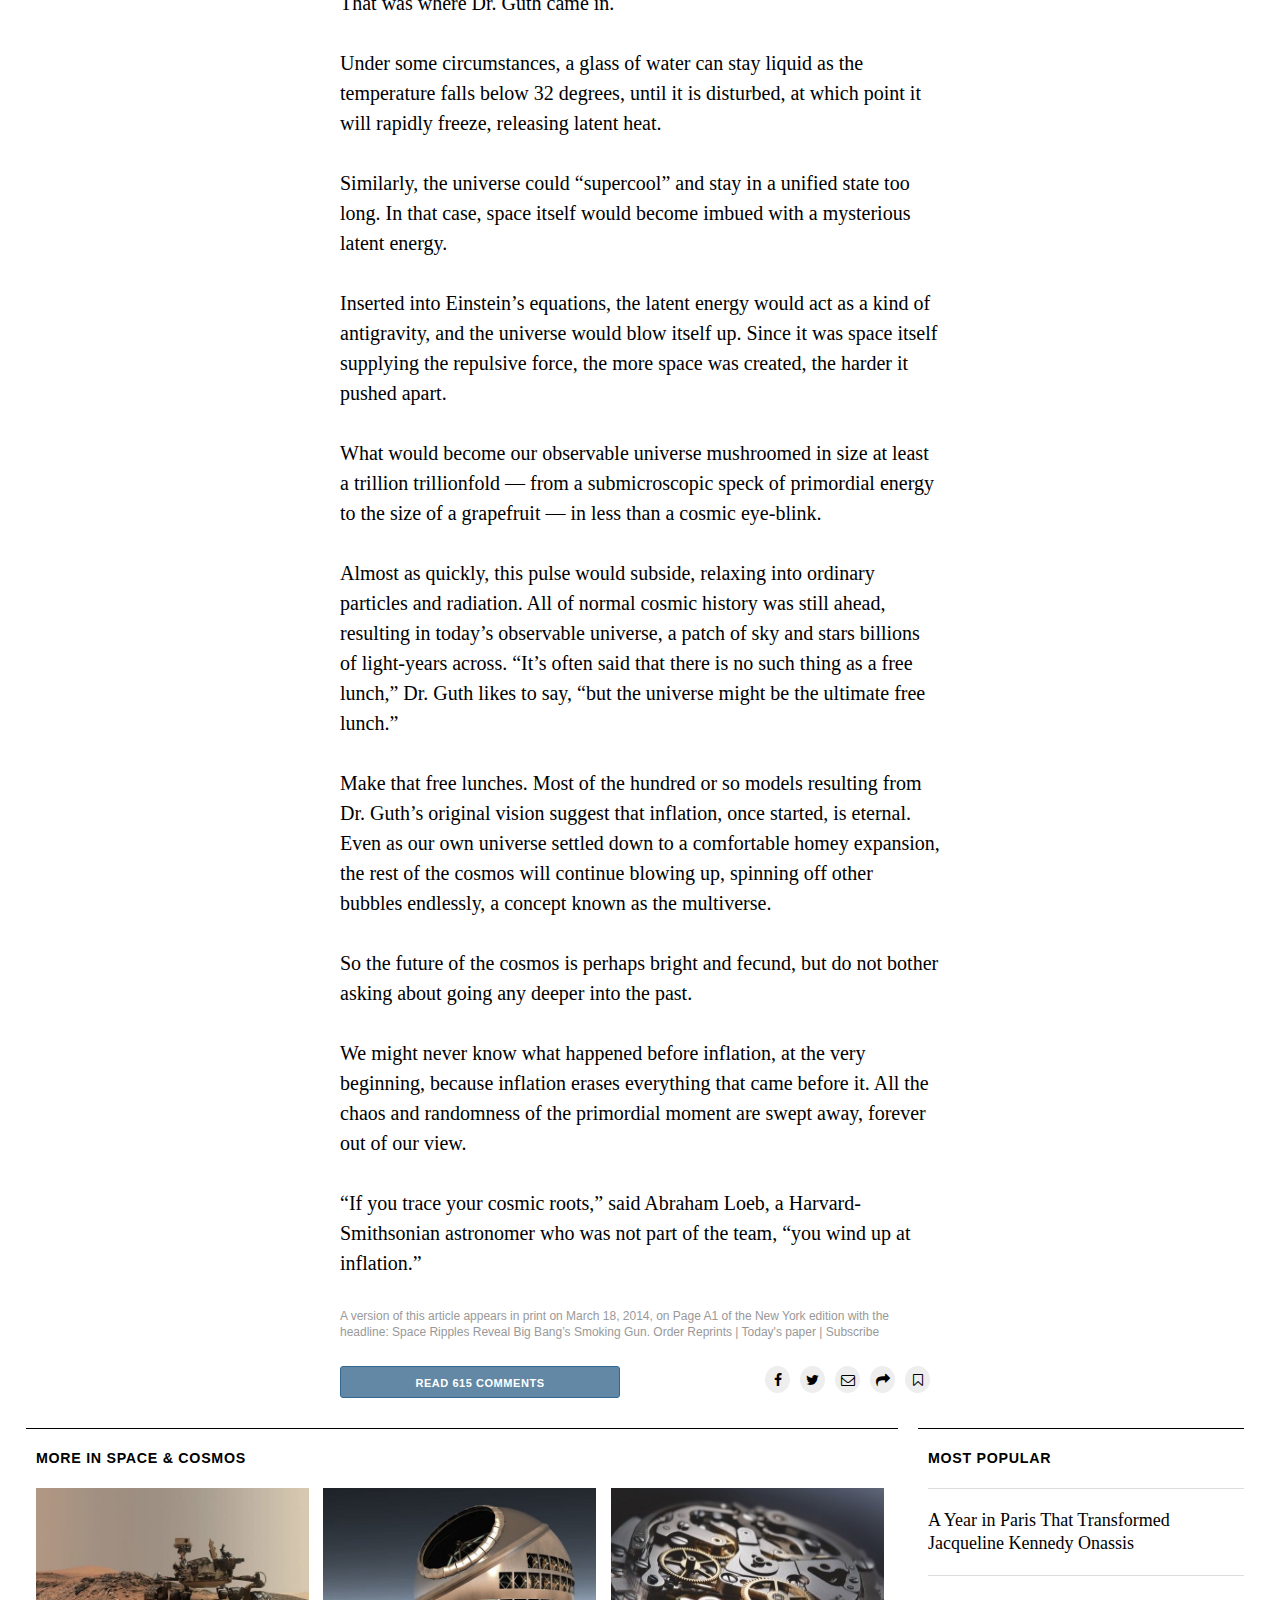
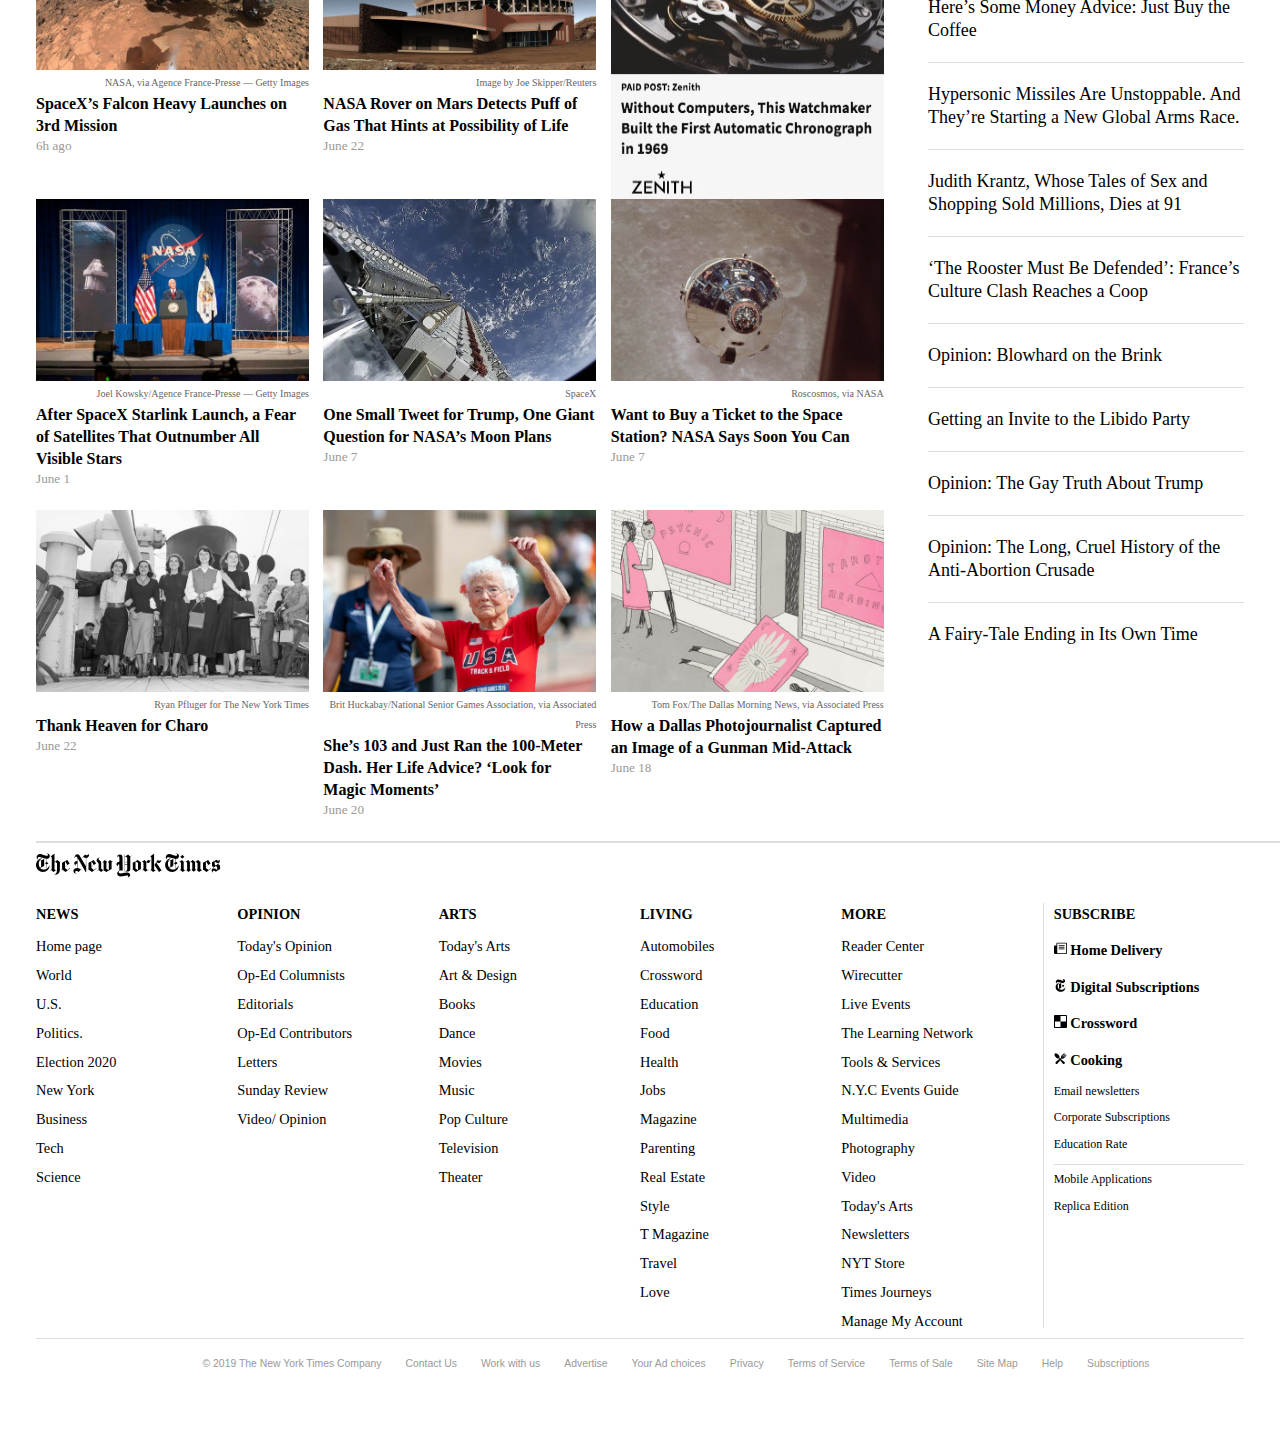
==== commit 28bed7b0: "Fixing NYT's errors" ====
--- a/index.html
+++ b/index.html
@@ -7,6 +7,33 @@
     <link rel="stylesheet" href="style/reset.css" />
     <link rel="stylesheet" href="style/style.css" />
     <link rel="stylesheet" href="https://stackpath.bootstrapcdn.com/font-awesome/4.7.0/css/font-awesome.min.css">
+    <style>
+        .g-sc { font-size: 11px; font-weight: bold; letter-spacing: .05em; }
+        #g-inflation-945-0{
+          position:relative;
+          overflow:hidden;
+          width:945px;
+        }
+        .g-aiAbs{
+          position:absolute;
+        }
+        .g-aiImg{
+          display:block;
+        }
+        #g-inflation-945-0 p{
+          font-family:arial,helvetica,sans-serif;
+          font-size:13px;
+          line-height:18px;
+          margin:0;
+        }
+        #g-inflation-945-0 .g-aiPstyle0 {
+          font-family:nyt-franklin,arial,helvetica,sans-serif;
+          font-size:14px;
+          line-height:17px;
+          font-weight:300;
+          color:#000000;
+        }
+      </style>
     <title>Space Ripples Reveal Big Bang’s Smoking Gun</title>
   </head>
   <body>
@@ -230,44 +257,10 @@
               
               <div id="theory-of-inflation" class="interactive-graphic"><!-- Generated by ai2html v0.46 - inflation - 0326-1422 -->
     <link rel="stylesheet" href="https://static01.nyt.com/newsgraphics/2014/03/18/theory-of-inflation/1ebaa1b972edda0f407fbaa0e010f6b50fb6792e/resizerStyle.css">
-    <!-- Custom CSS blocks -->
-    <style>
-      /* Custom CSS block 1 */
-      
-      .g-sc { font-size: 11px; font-weight: bold; letter-spacing: .05em; }
-    </style>
-    
-    
-    <!-- Artboard: 945 -->
-      <style>
-        #g-inflation-945-0{
-          position:relative;
-          overflow:hidden;
-          width:945px;
-        }
-        .g-aiAbs{
-          position:absolute;
-        }
-        .g-aiImg{
-          display:block;
-        }
-        #g-inflation-945-0 p{
-          font-family:arial,helvetica,sans-serif;
-          font-size:13px;
-          line-height:18px;
-          margin:0;
-        }
-        #g-inflation-945-0 .g-aiPstyle0 {
-          font-family:nyt-franklin,arial,helvetica,sans-serif;
-          font-size:14px;
-          line-height:17px;
-          font-weight:300;
-          color:#000000;
-        }
-      </style>
+       
     <div id="g-inflation-945-0" class="g-show-large g-show-xlarge" style="display: block;">
       <div id="g-inflation-945-0-graphic">
-        <img id="g-ai0" class="g-aiImg" src="https://static01.nyt.com/newsgraphics/2014/03/18/theory-of-inflation/1ebaa1b972edda0f407fbaa0e010f6b50fb6792e/inflation-945.png" width=100%>
+        <img id="g-ai0" class="g-aiImg" src="https://static01.nyt.com/newsgraphics/2014/03/18/theory-of-inflation/1ebaa1b972edda0f407fbaa0e010f6b50fb6792e/inflation-945.png" alt="my fucking img">
         <div id="g-ai1" class="g-type g-aiAbs" style="top:24.8264%;left:0.0436%;width:228px;">
           <p class="g-aiPstyle0"><span class="g-sc">THE UNIVERSE</span>&nbsp; is just under 14 billion years old. From our position in the Milky Way galaxy, we can observe a sphere that is now about 92 billion light-years across. But there's a mystery. Wherever we look, the universe has an even temperature.</p>
         </div>
@@ -297,7 +290,7 @@
     
  
     
-    <script src="https://static01.nyt.com/newsgraphics/2014/03/18/theory-of-inflation/1ebaa1b972edda0f407fbaa0e010f6b50fb6792e/resizerScript.js"></script>
+    <!-- <script src="https://static01.nyt.com/newsgraphics/2014/03/18/theory-of-inflation/1ebaa1b972edda0f407fbaa0e010f6b50fb6792e/resizerScript.js"></script> -->
     <!-- End ai2html - inflation - 0326-1422 -->
     <!-- Pipeline: 1ebaa1b972edda0f407fbaa0e010f6b50fb6792e --></div>
               
--- a/style/style.css
+++ b/style/style.css
@@ -296,3 +296,6 @@
   border-top: 1px solid #ddd;
   padding-top: 8px;
 }
+#g-ai0 {
+  width: 100%;
+}
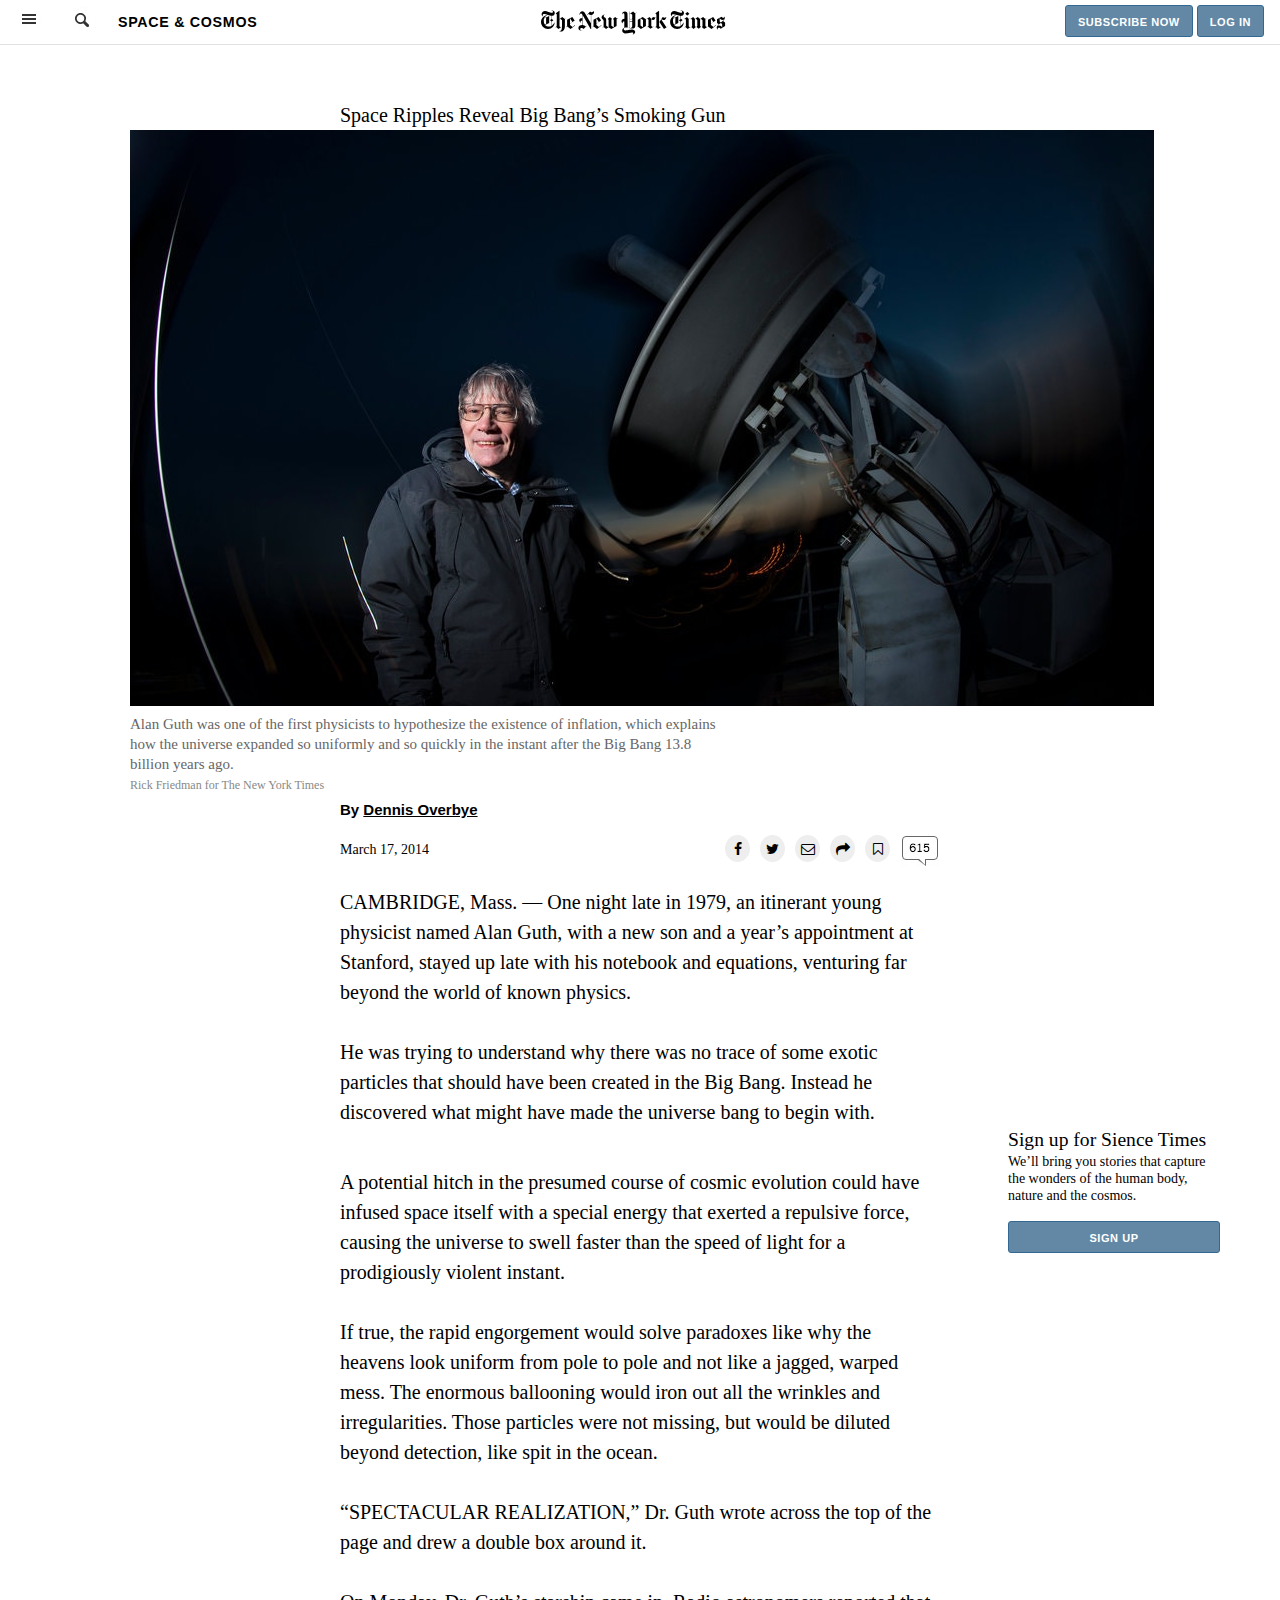
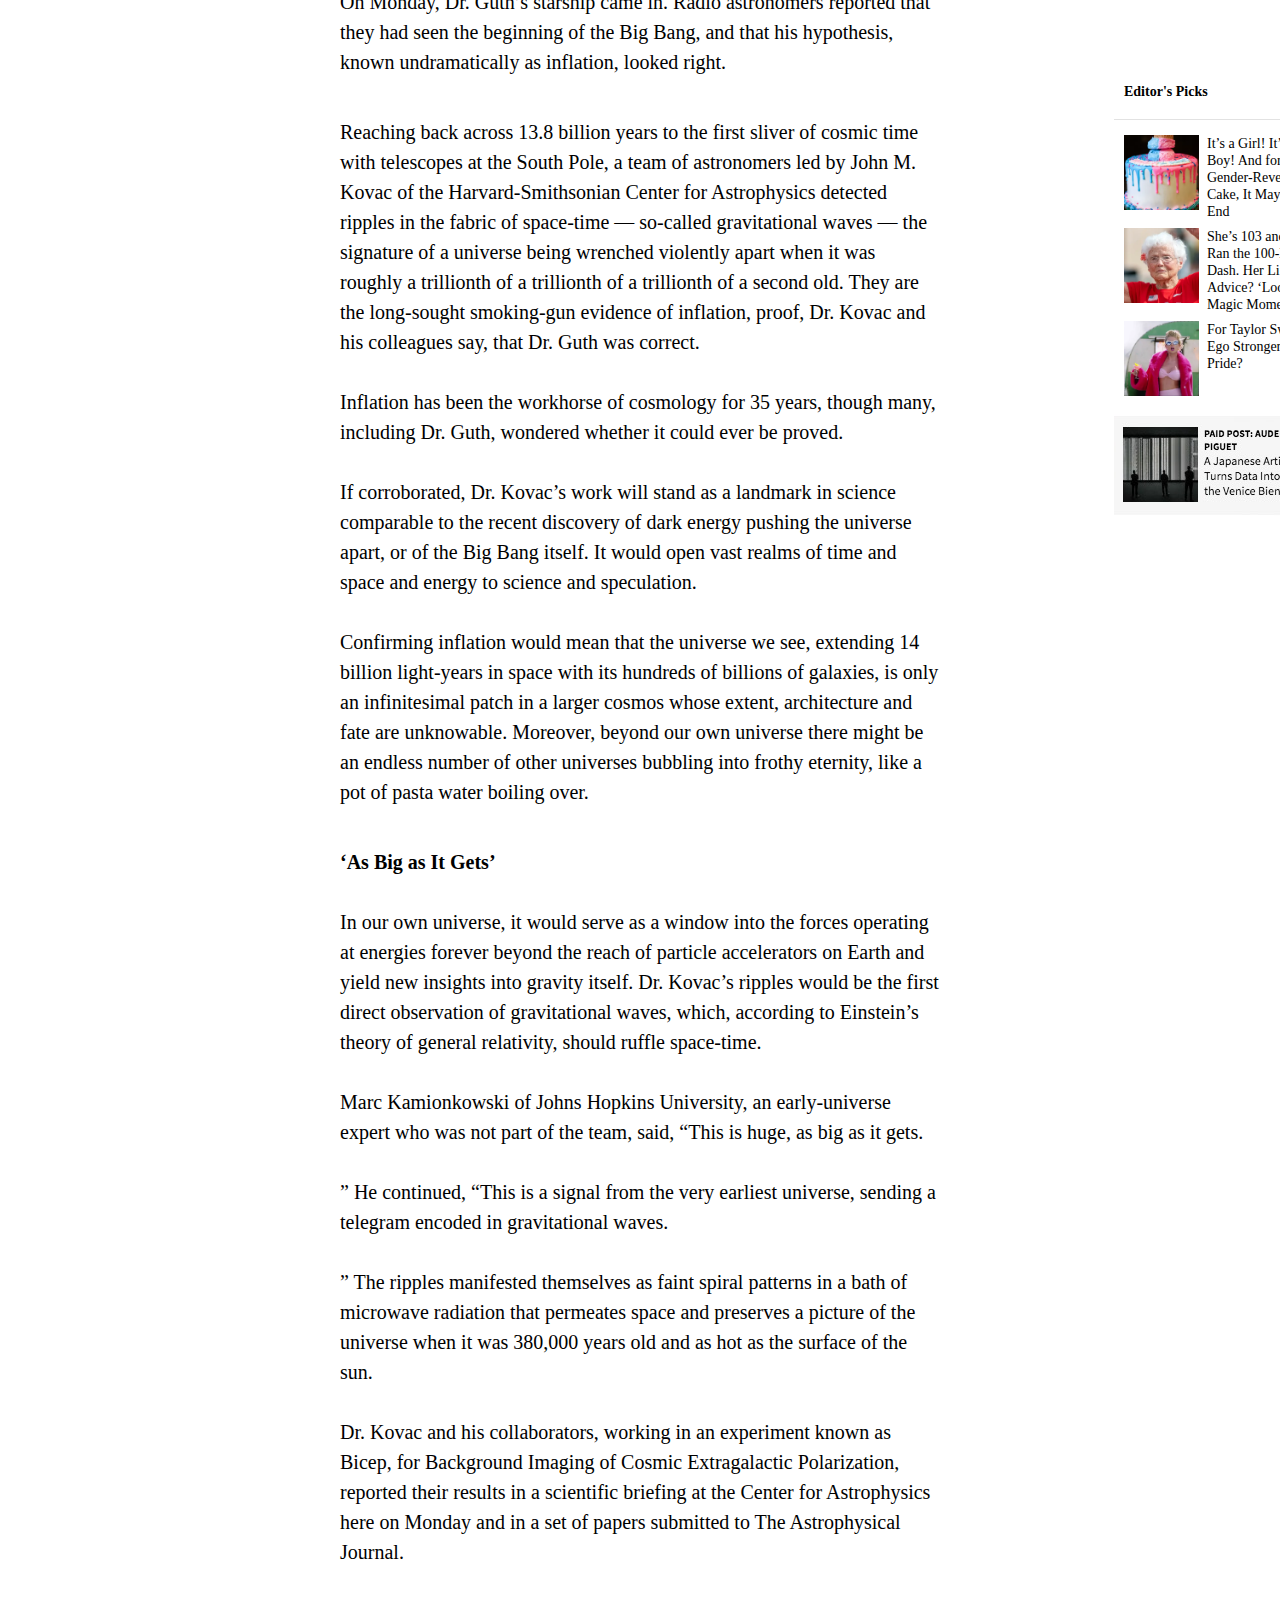
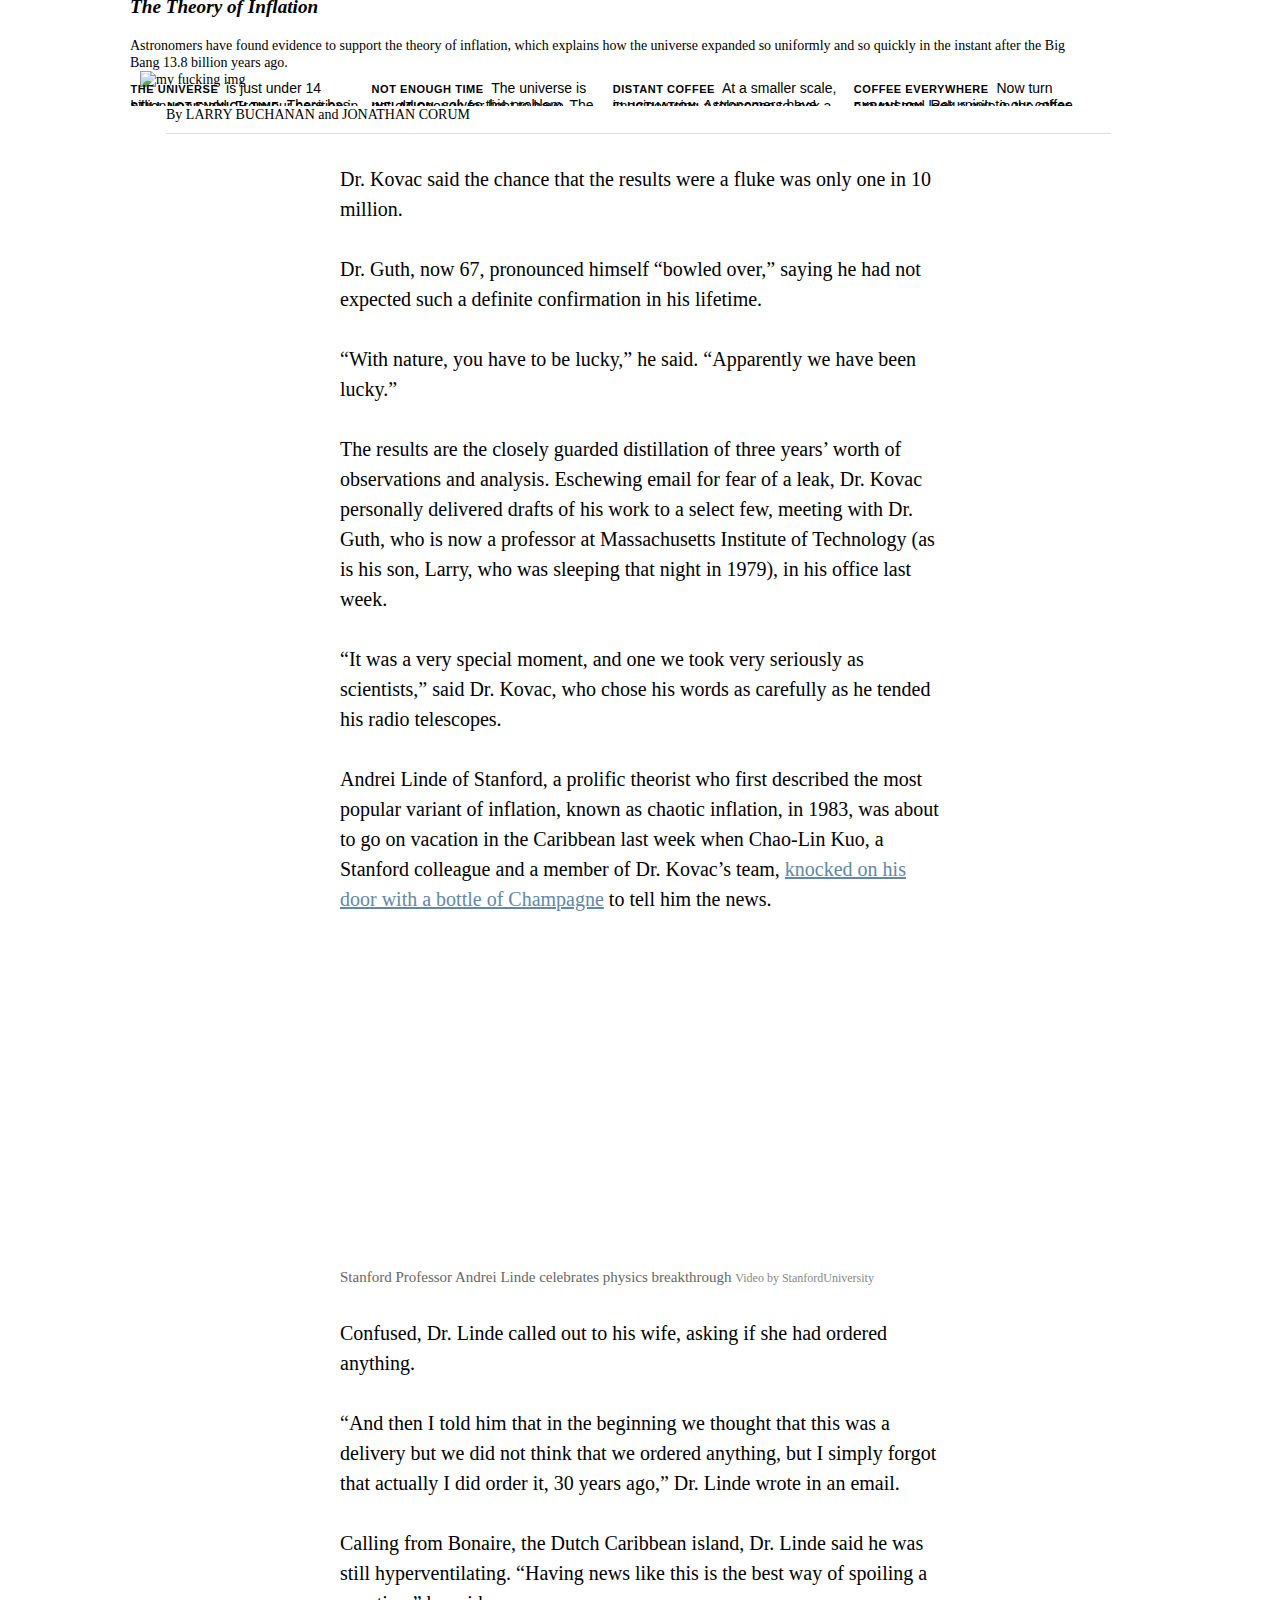
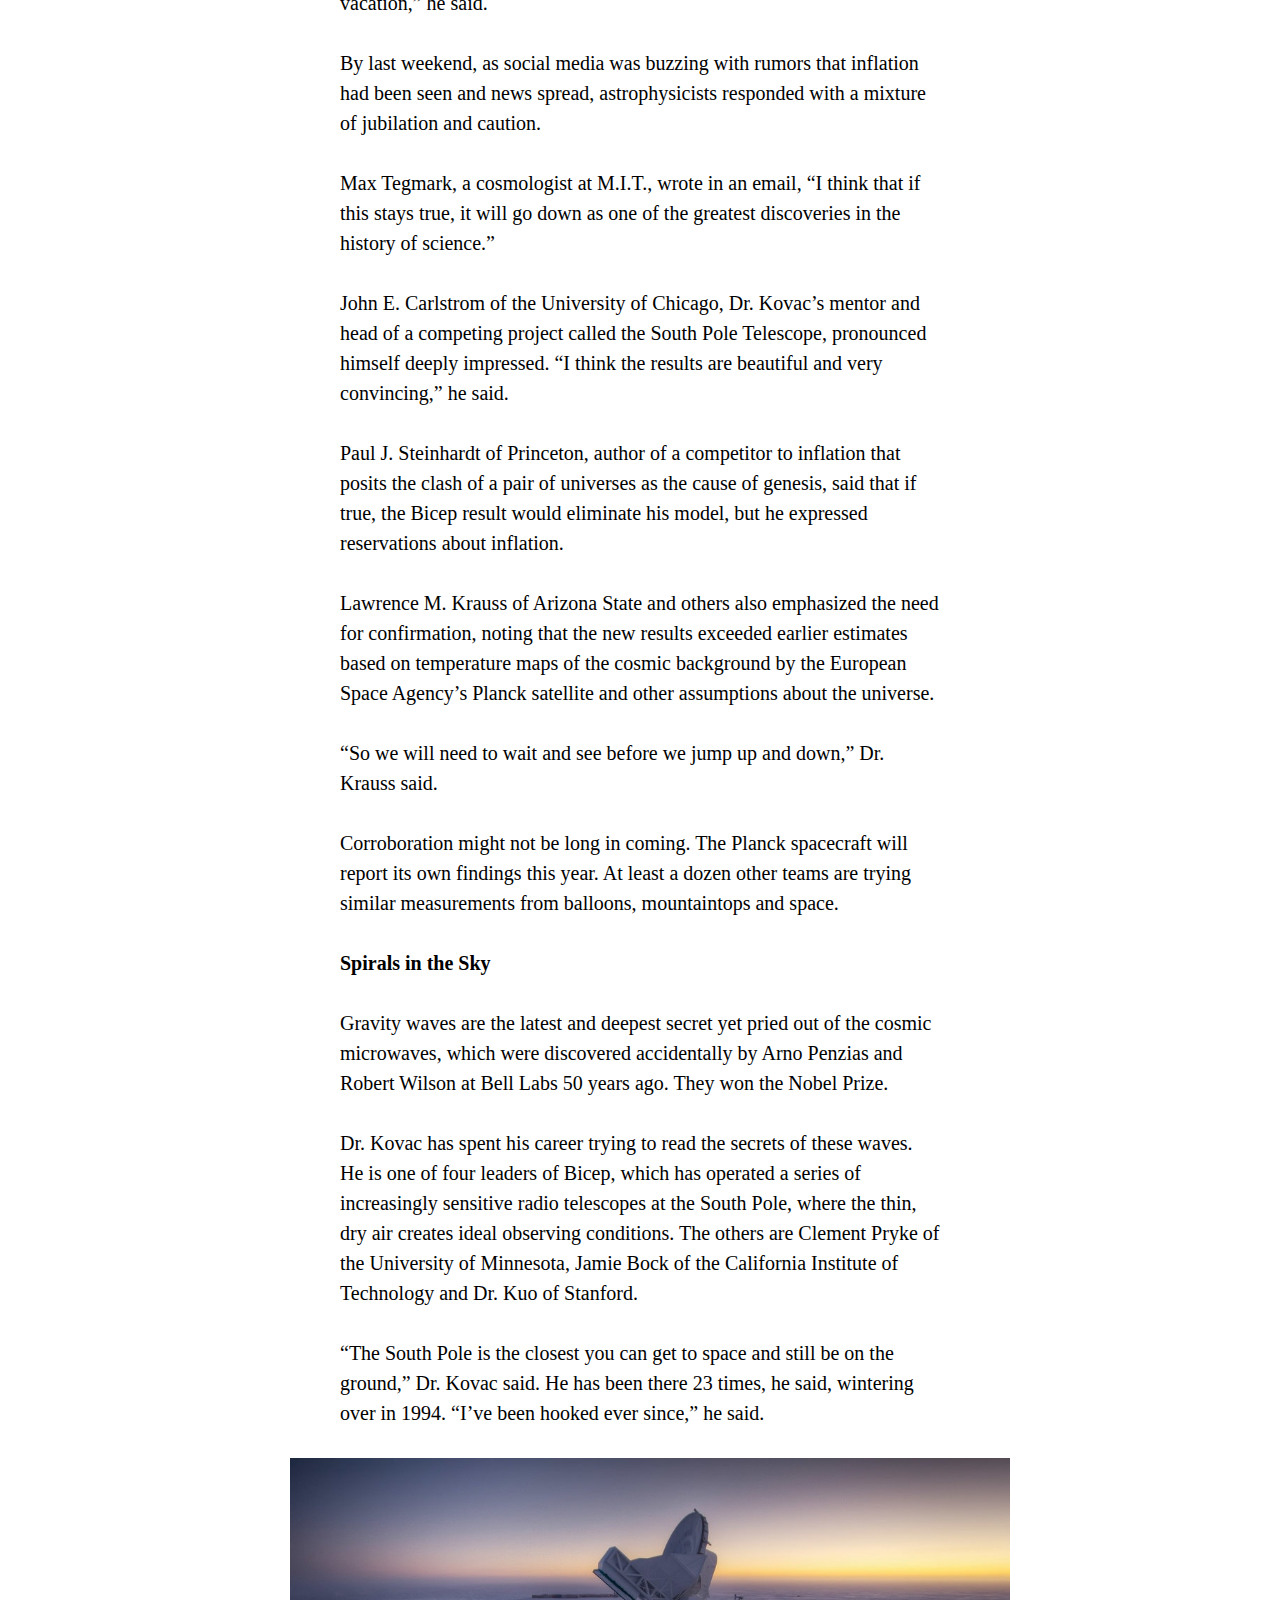
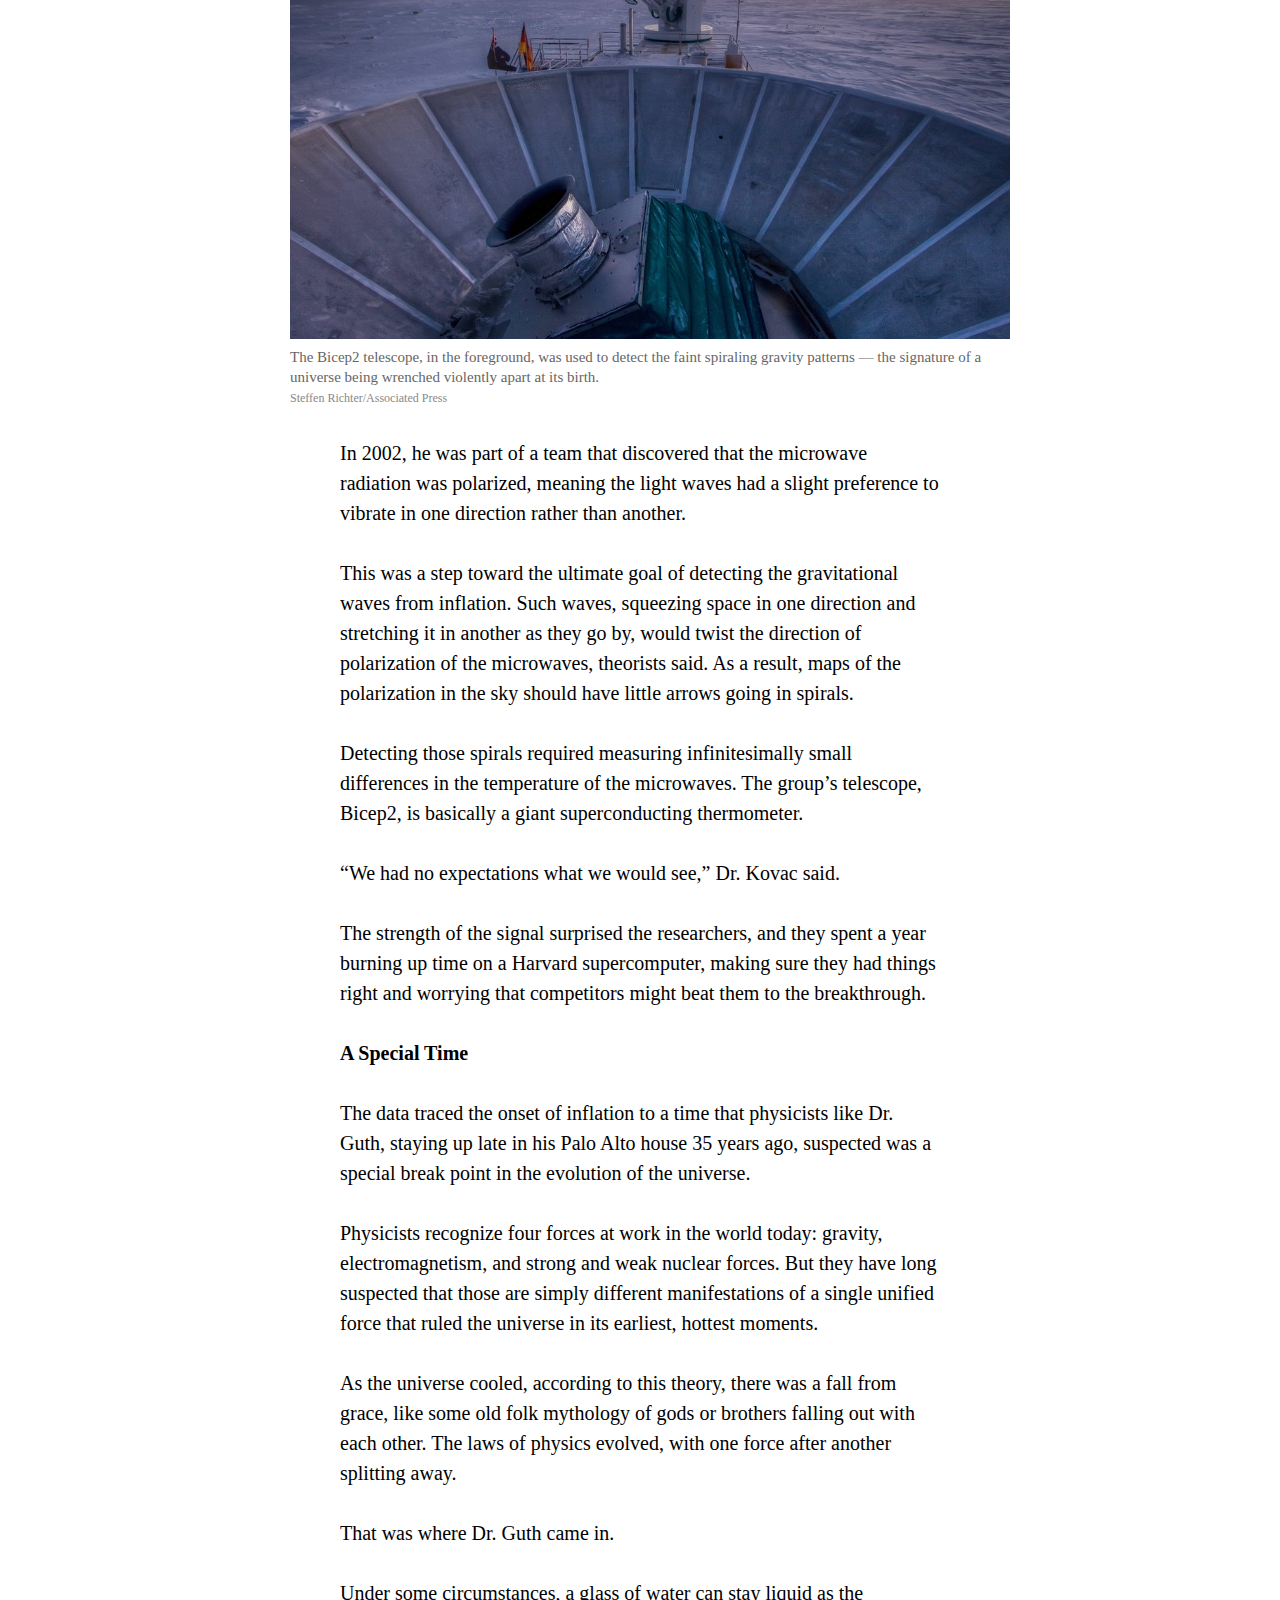
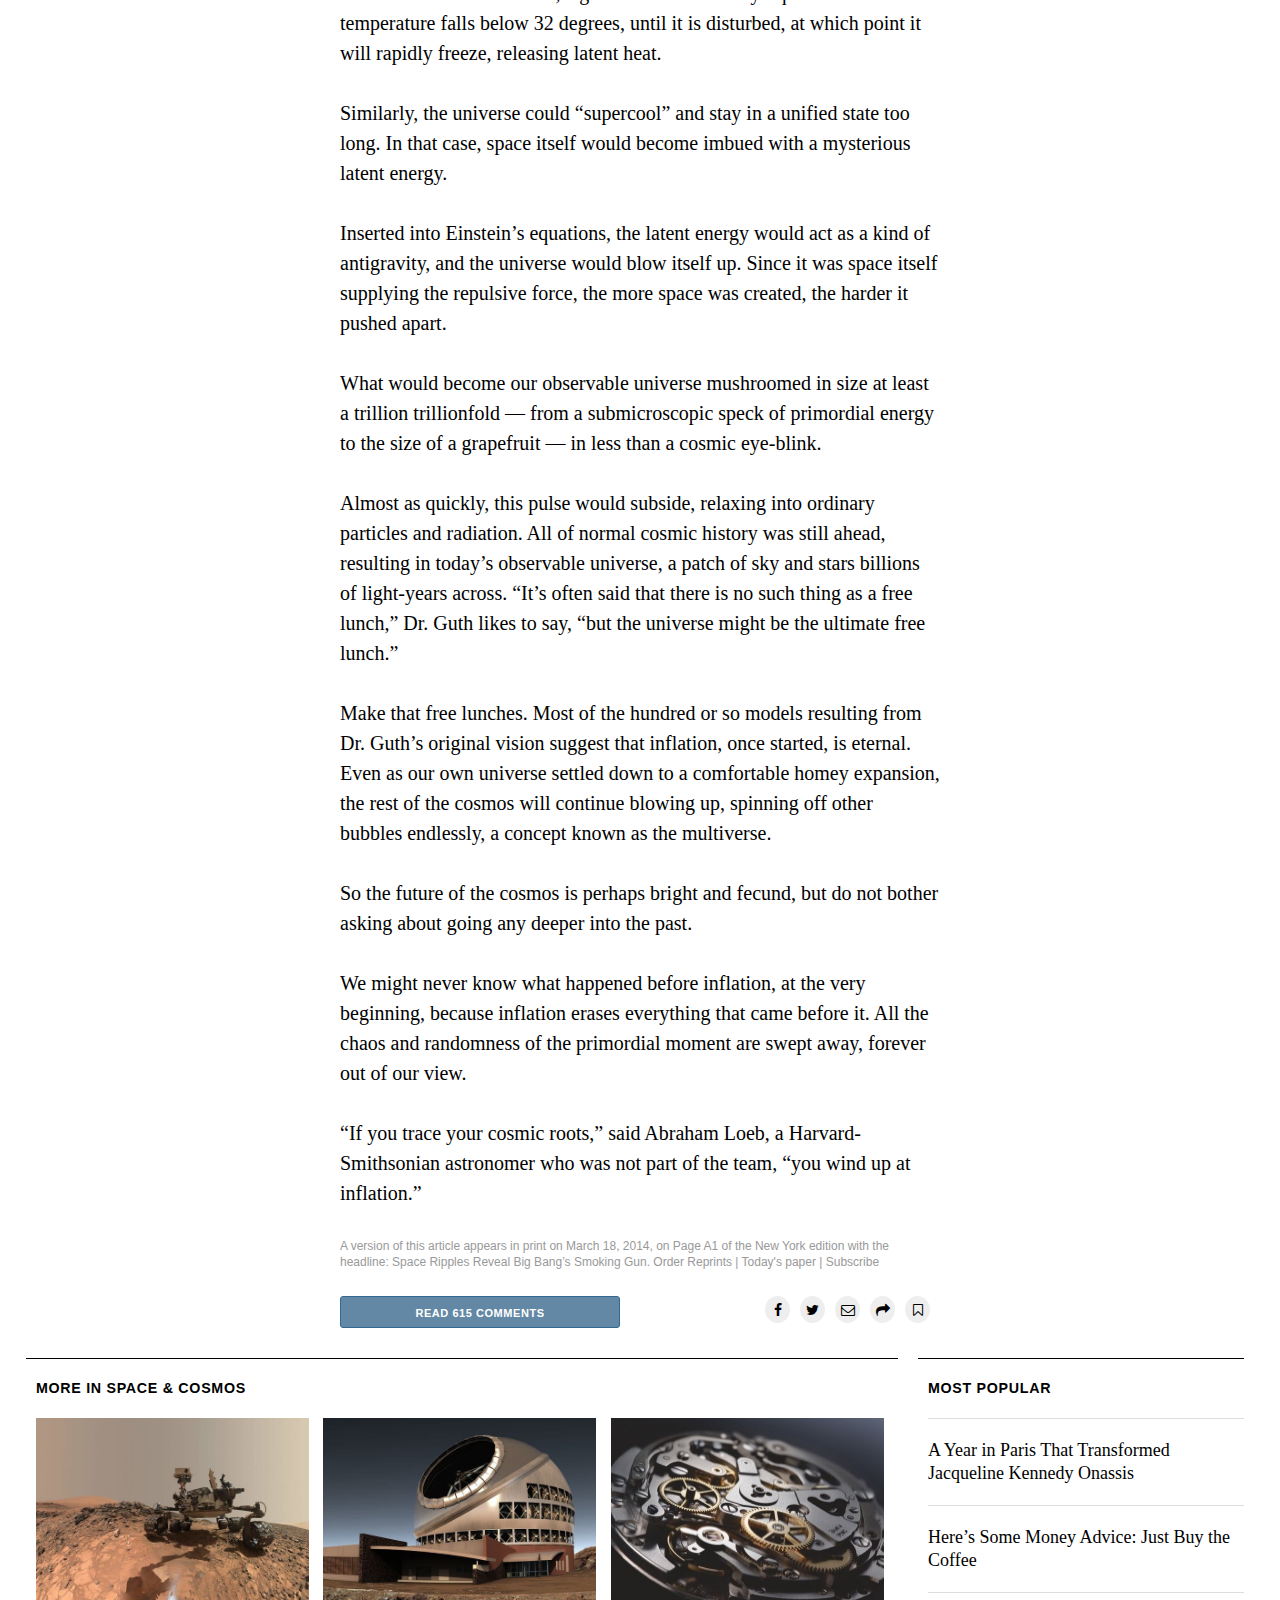
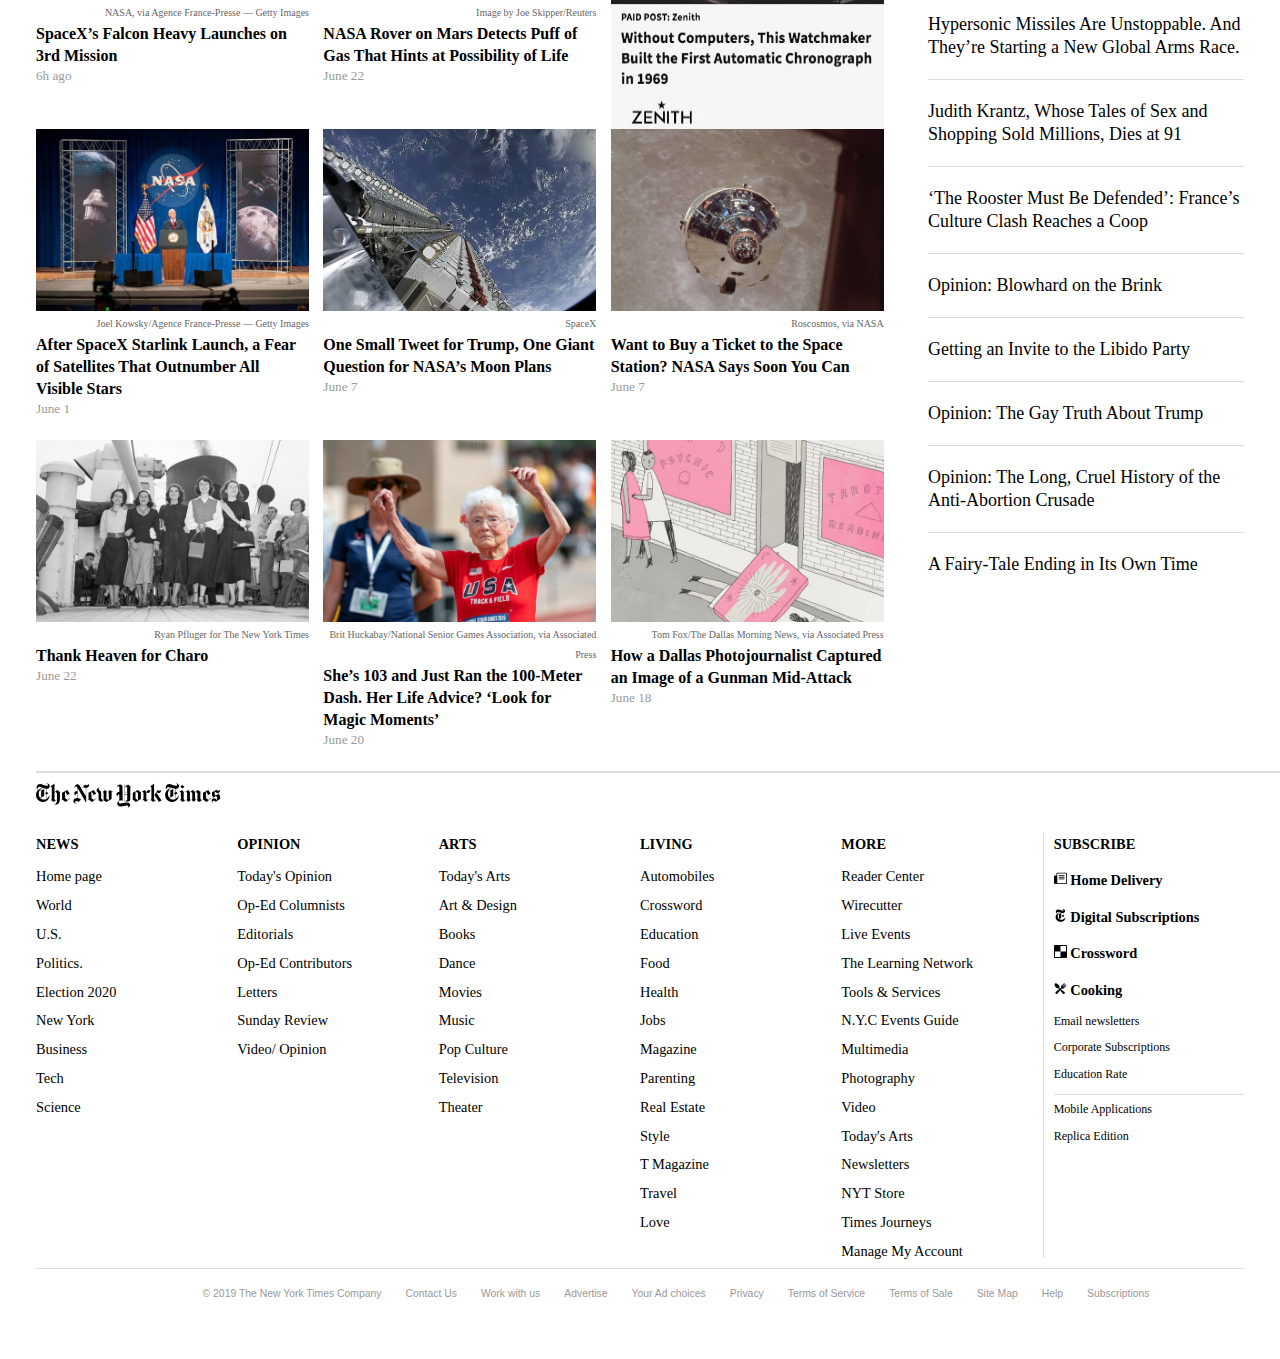
==== commit a2c51b30: "All errors fixed" ====
--- a/index.html
+++ b/index.html
@@ -242,11 +242,11 @@
       </p>
       <br />
       <div id="shell" class="shell">
-          <main id="main" class="main">
+          <div id="main" class="main">
             <article id="story" class="story interactive theme-interactive theme-main interactive-embedded">
               <header class="story-header interactive-header">
                 <div class="story-meta">
-                  <h1 class="story-heading interactive-headline">The Theory of Inflation</h1>
+                  <h2 class="story-heading interactive-headline">The Theory of Inflation</h2>
                   <div class="story-meta-footer interactive-meta-footer">
                     <p class="interactive-leadin summary">
                       <span class="summary-text">Astronomers have found evidence to support the theory of inflation, which explains how the universe expanded so uniformly and so quickly in the instant after the Big Bang 13.8 billion years ago.</span>
@@ -303,7 +303,7 @@
               </footer>
             </article>
             <div class="search-overlay"></div>
-          </main>
+          </div>
         </div>
     
       <p>
@@ -319,11 +319,11 @@
       <br />
       <p>
         “With nature, you have to be lucky,” he said. “Apparently we have been
-        lucky.
-      </p>
-      <br />
-      <p>
-        ” The results are the closely guarded distillation of three years’
+        lucky.”
+      </p>
+      <br />
+      <p>
+         The results are the closely guarded distillation of three years’
         worth of observations and analysis. Eschewing email for fear of a
         leak, Dr. Kovac personally delivered drafts of his work to a select
         few, meeting with Dr. Guth, who is now a professor at Massachusetts
--- a/style/style.css
+++ b/style/style.css
@@ -30,7 +30,7 @@
   font-size: 1.25rem;
   line-height: 1.875rem;
 }
-h1 {
+header h2 {
   font-family: nyt-cheltenham, Georgia, "Times New Roman", Times, serif;
   font-style: italic;
   font-size: 2.25rem;
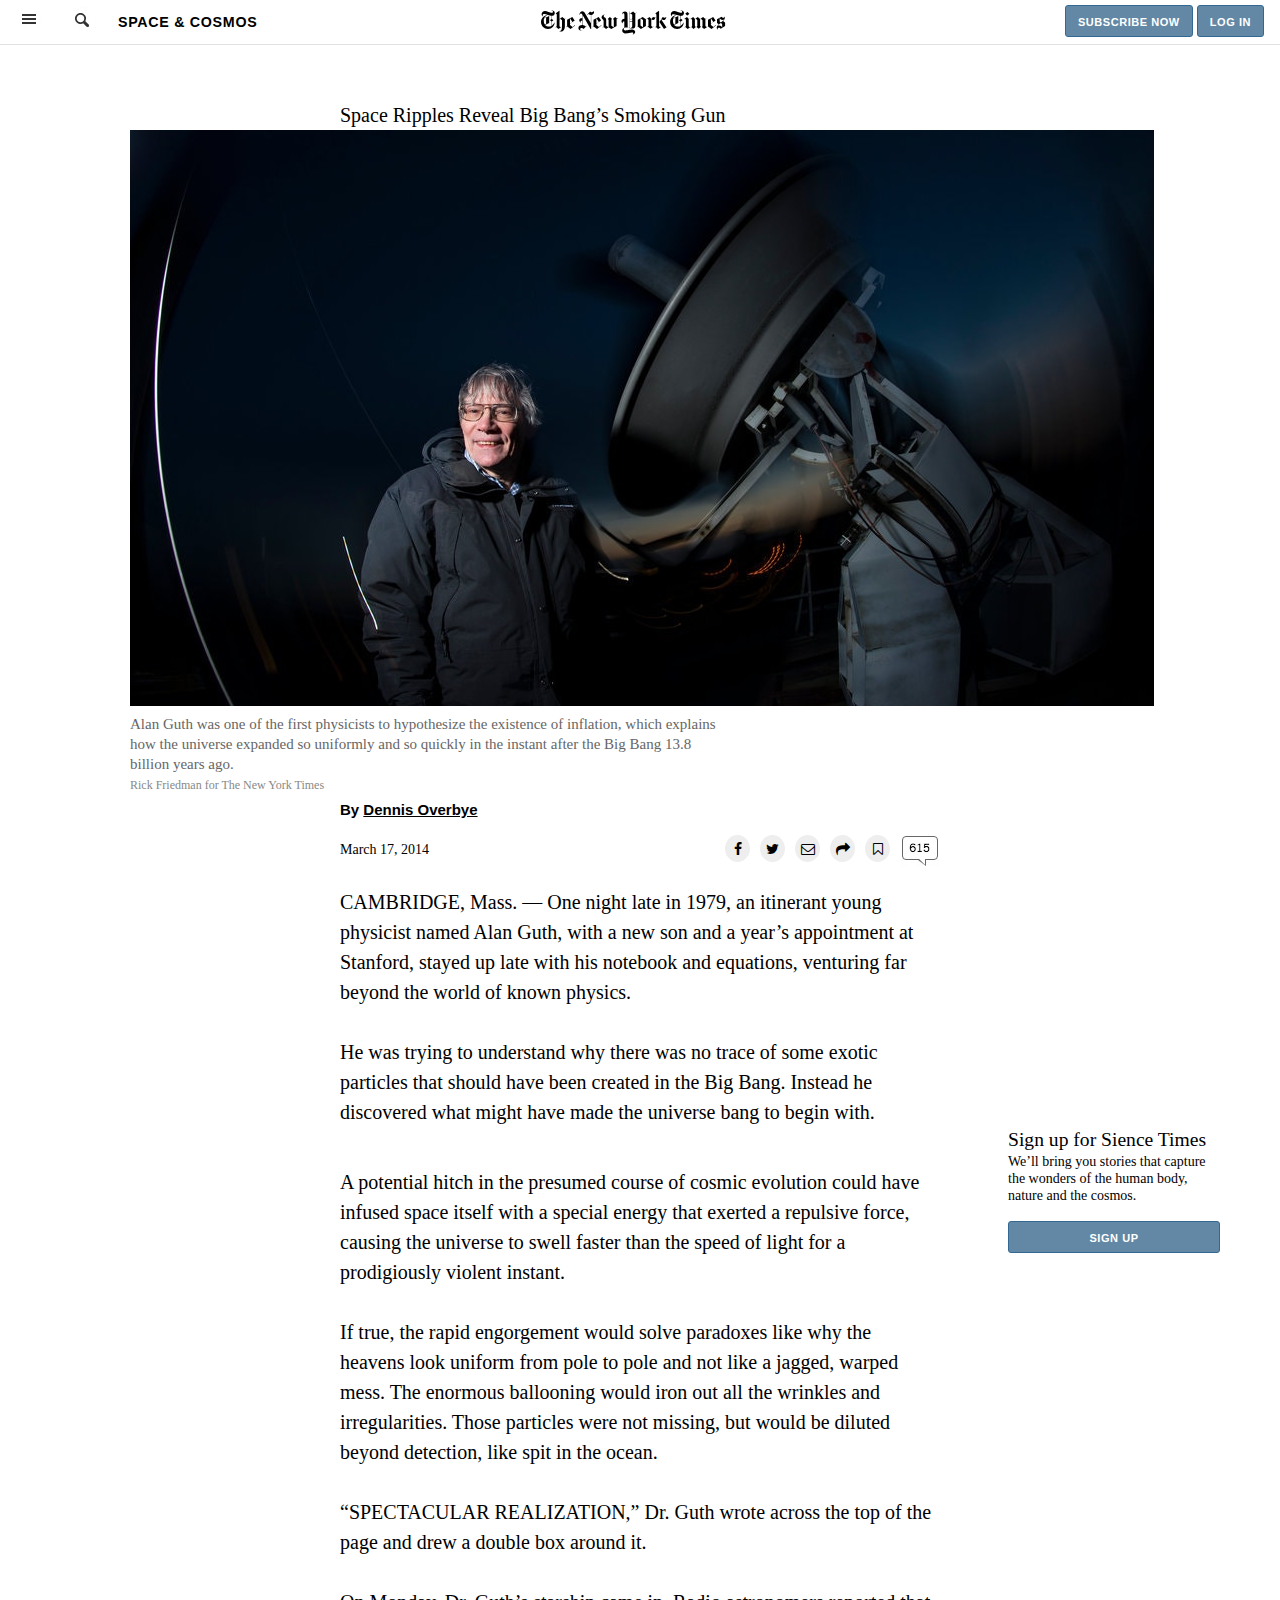
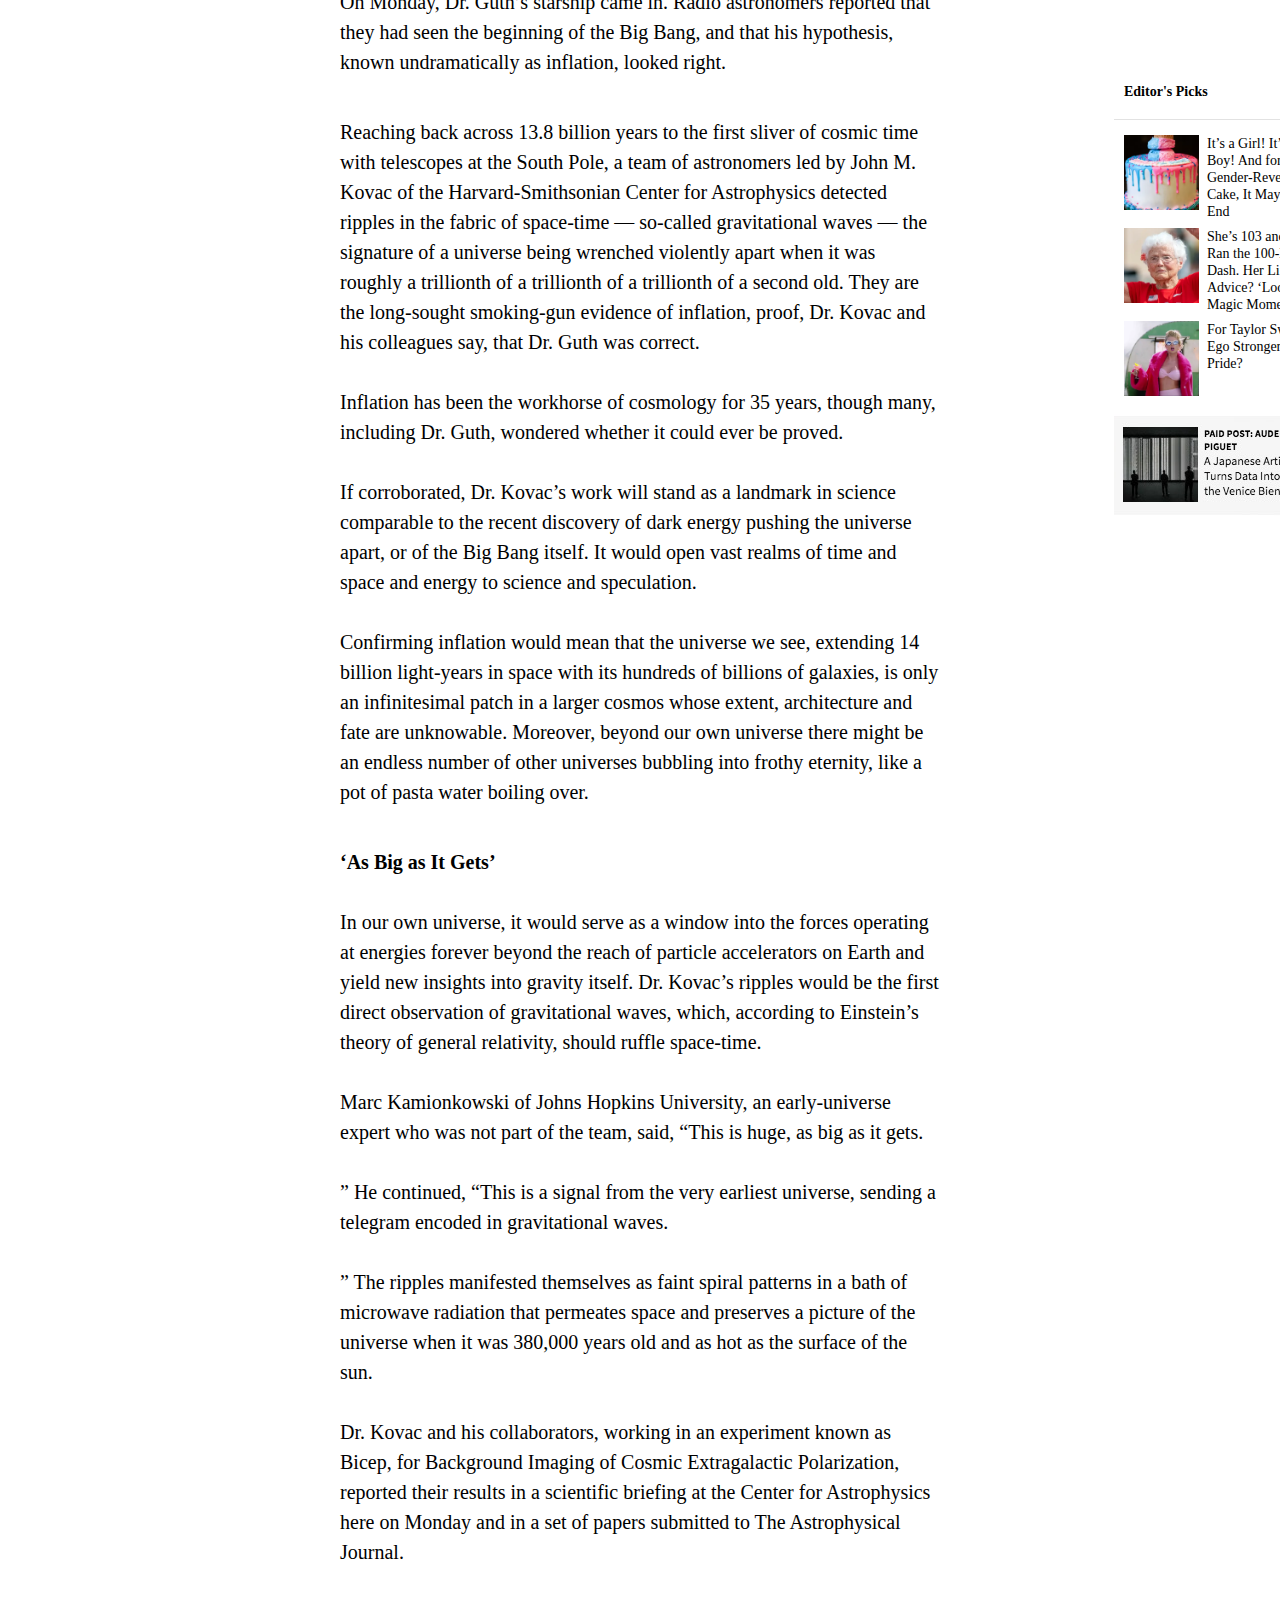
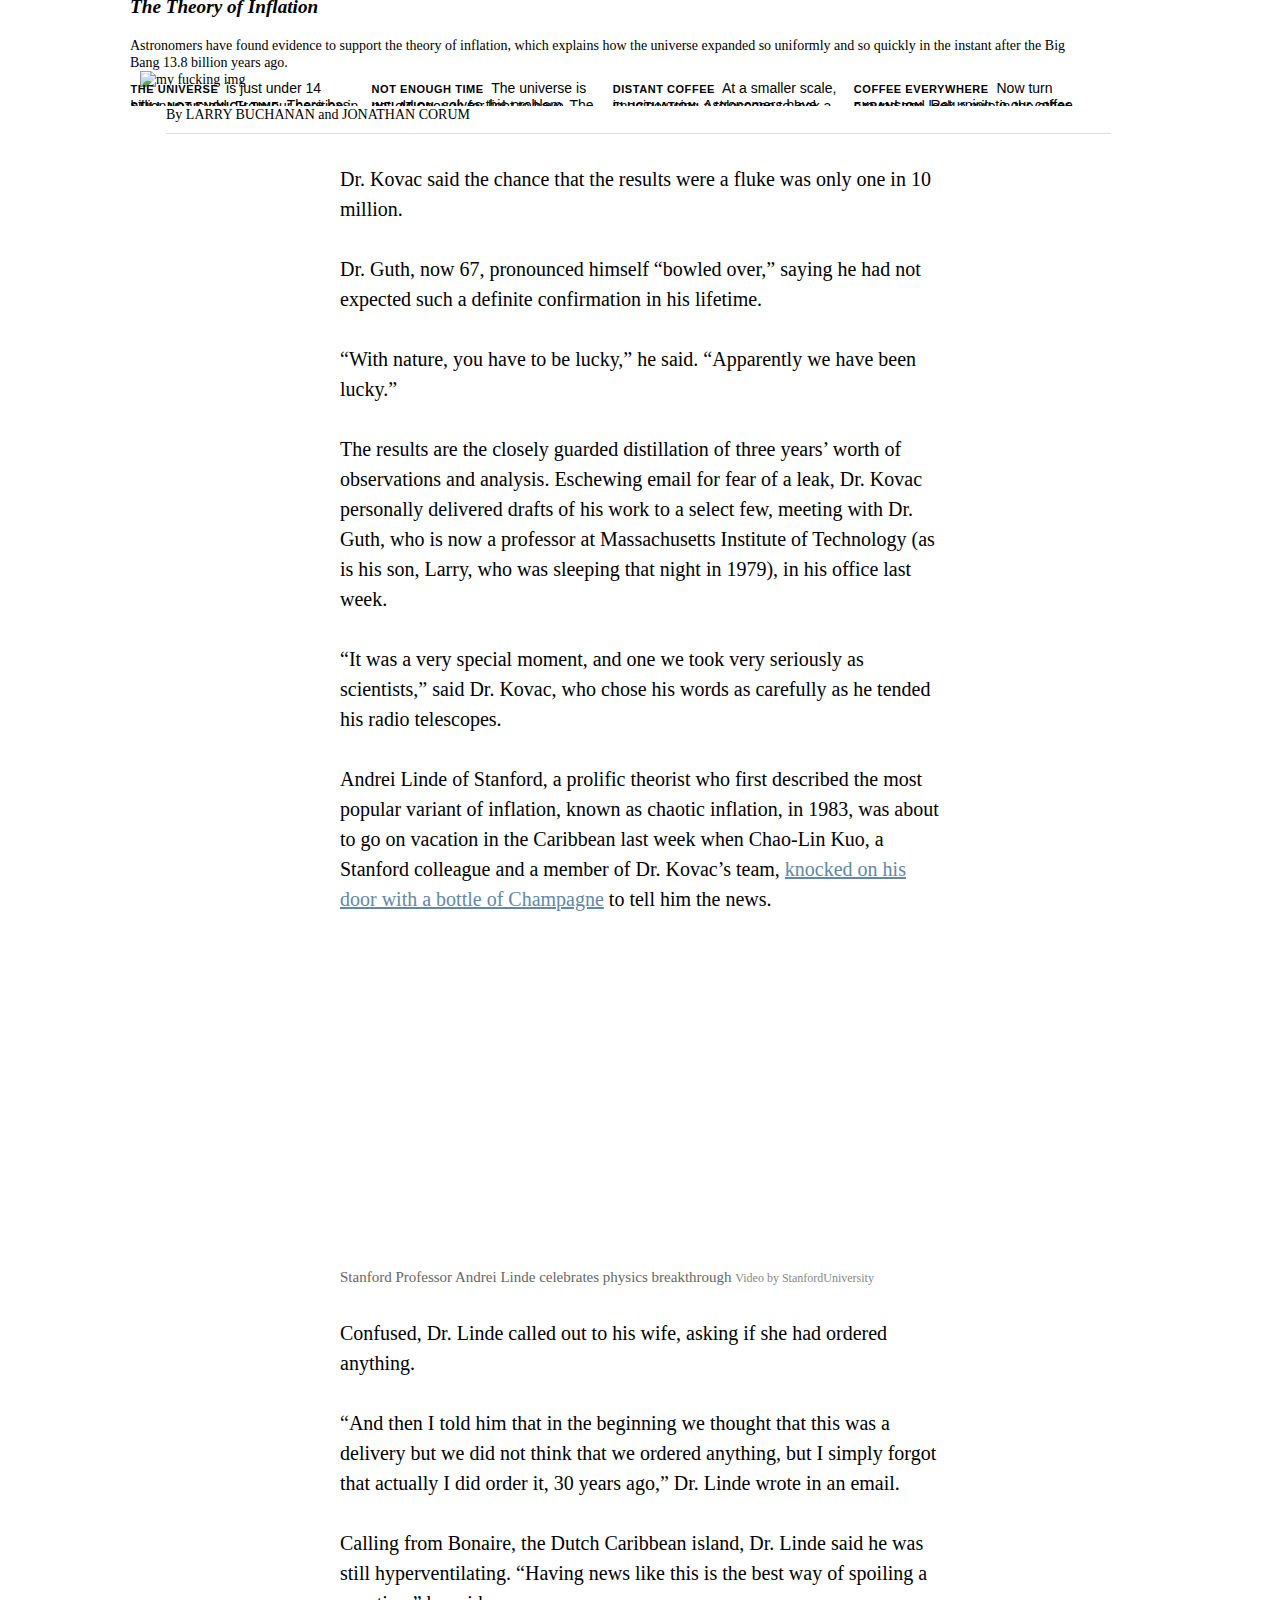
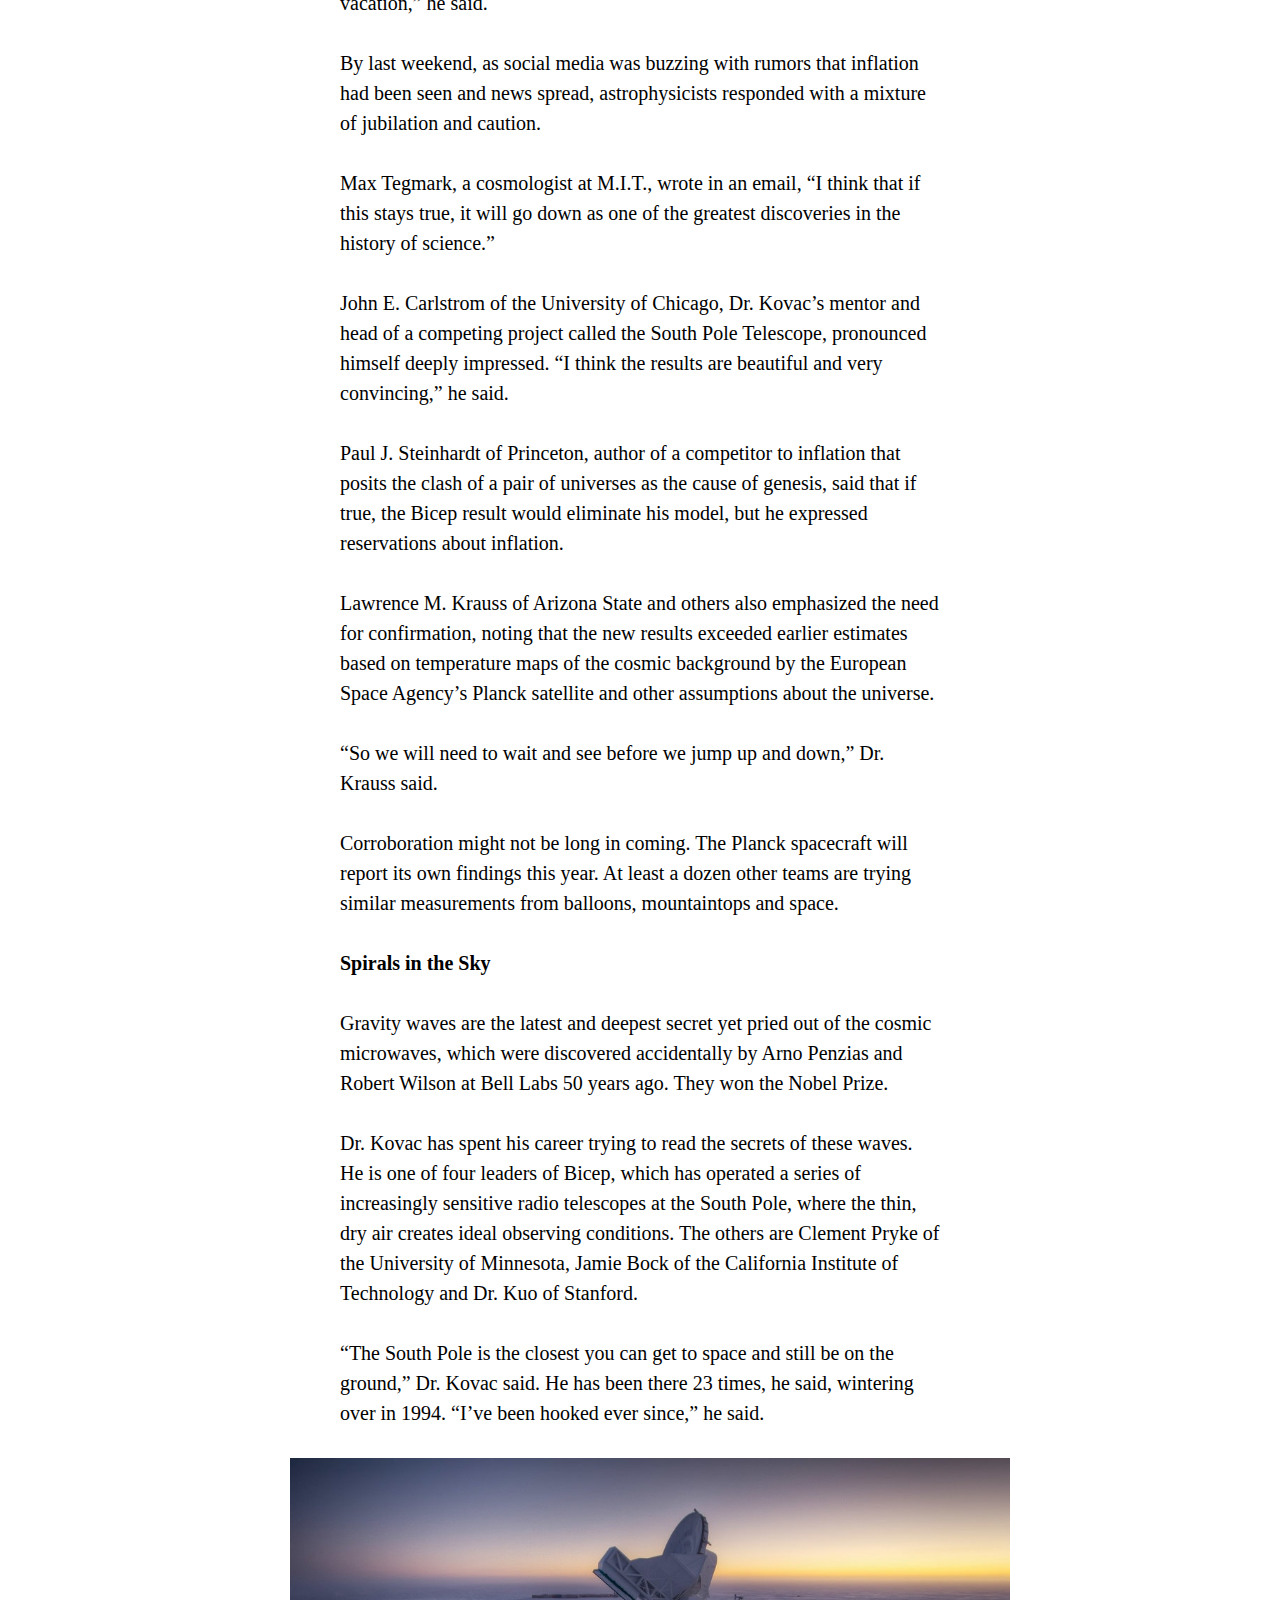
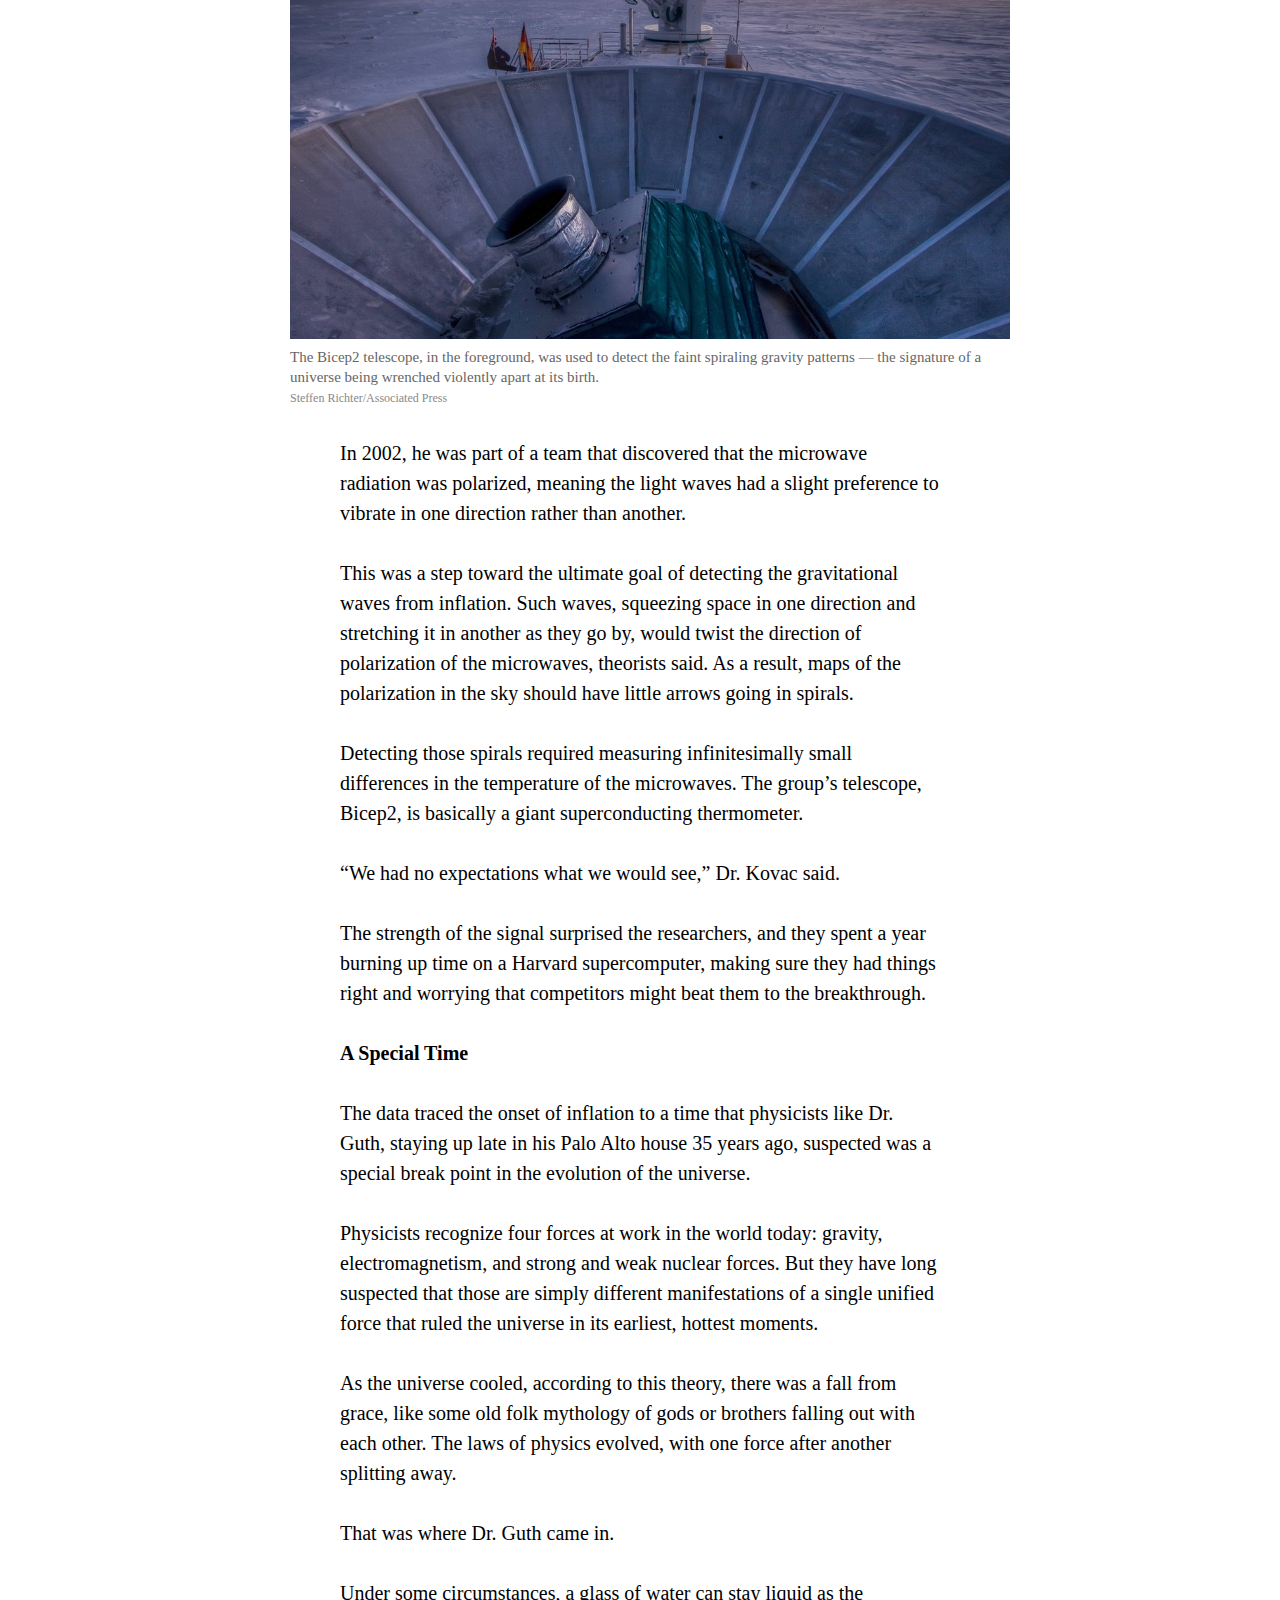
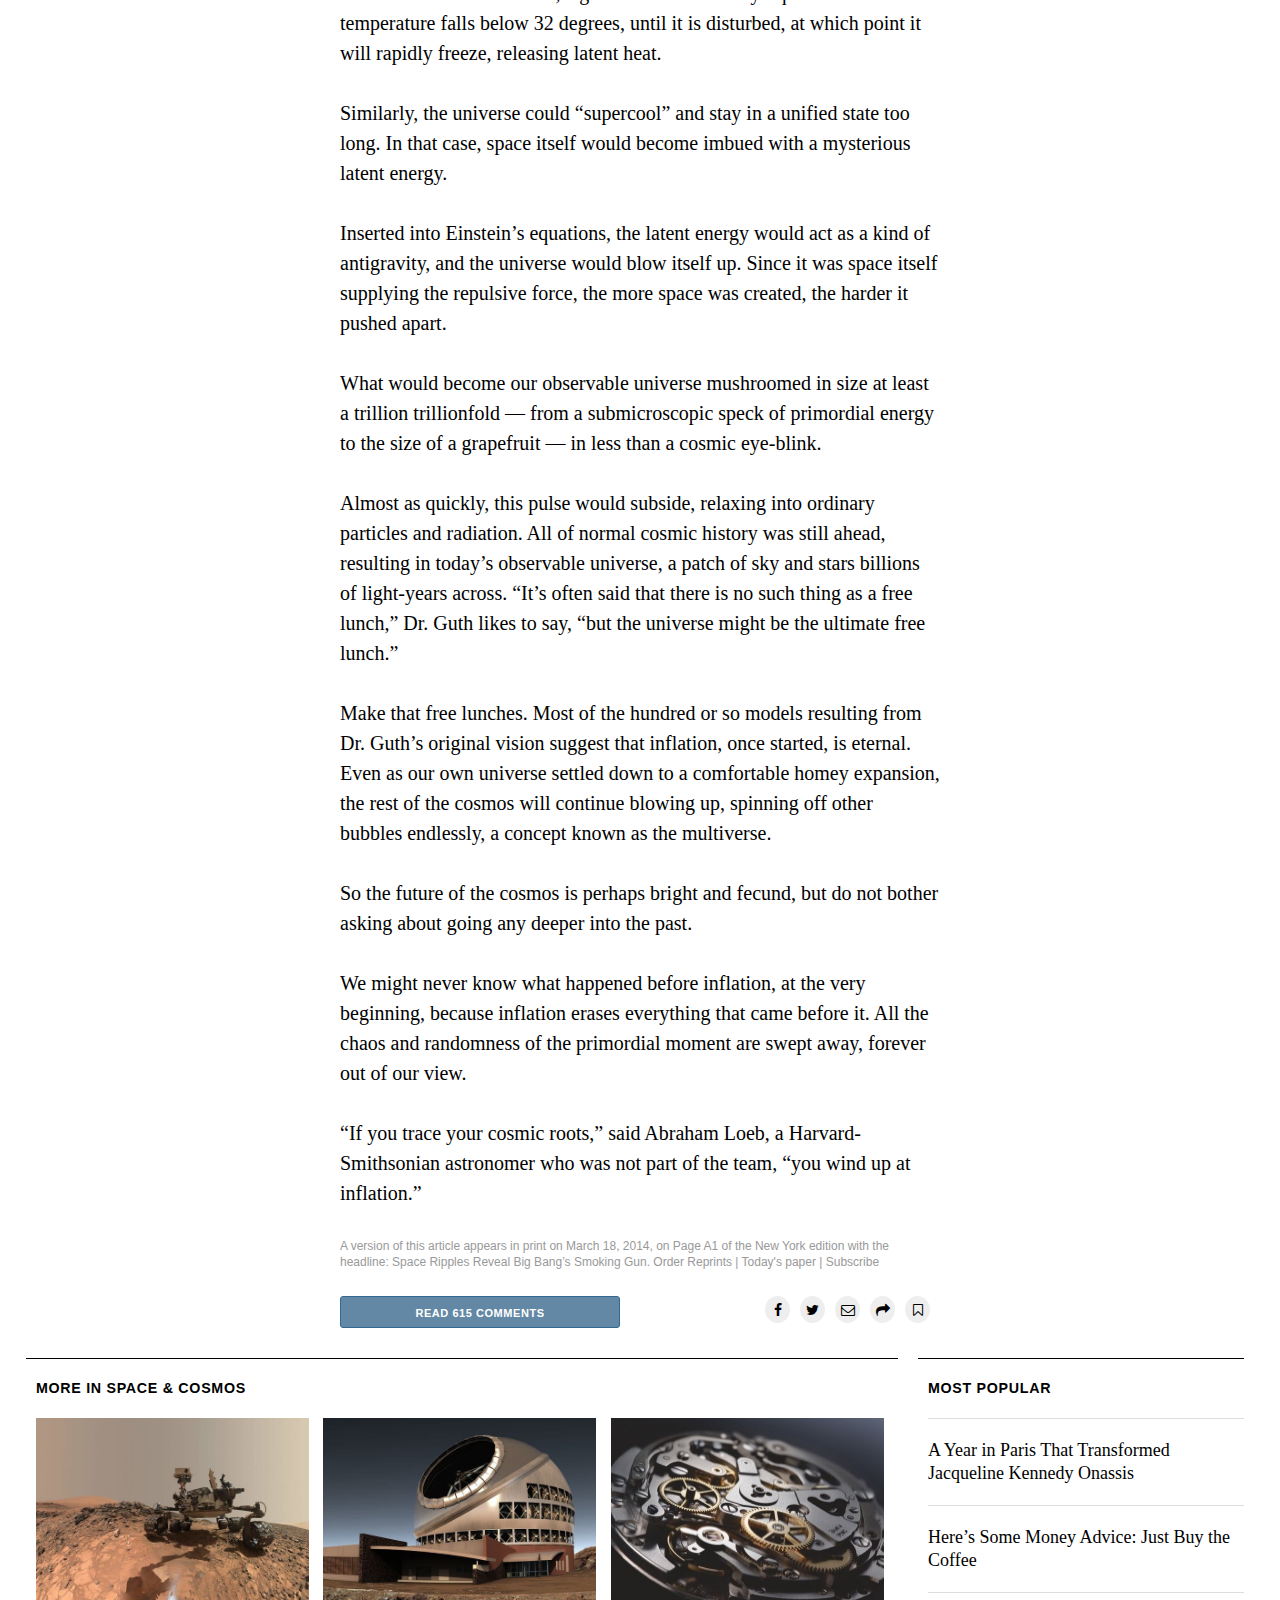
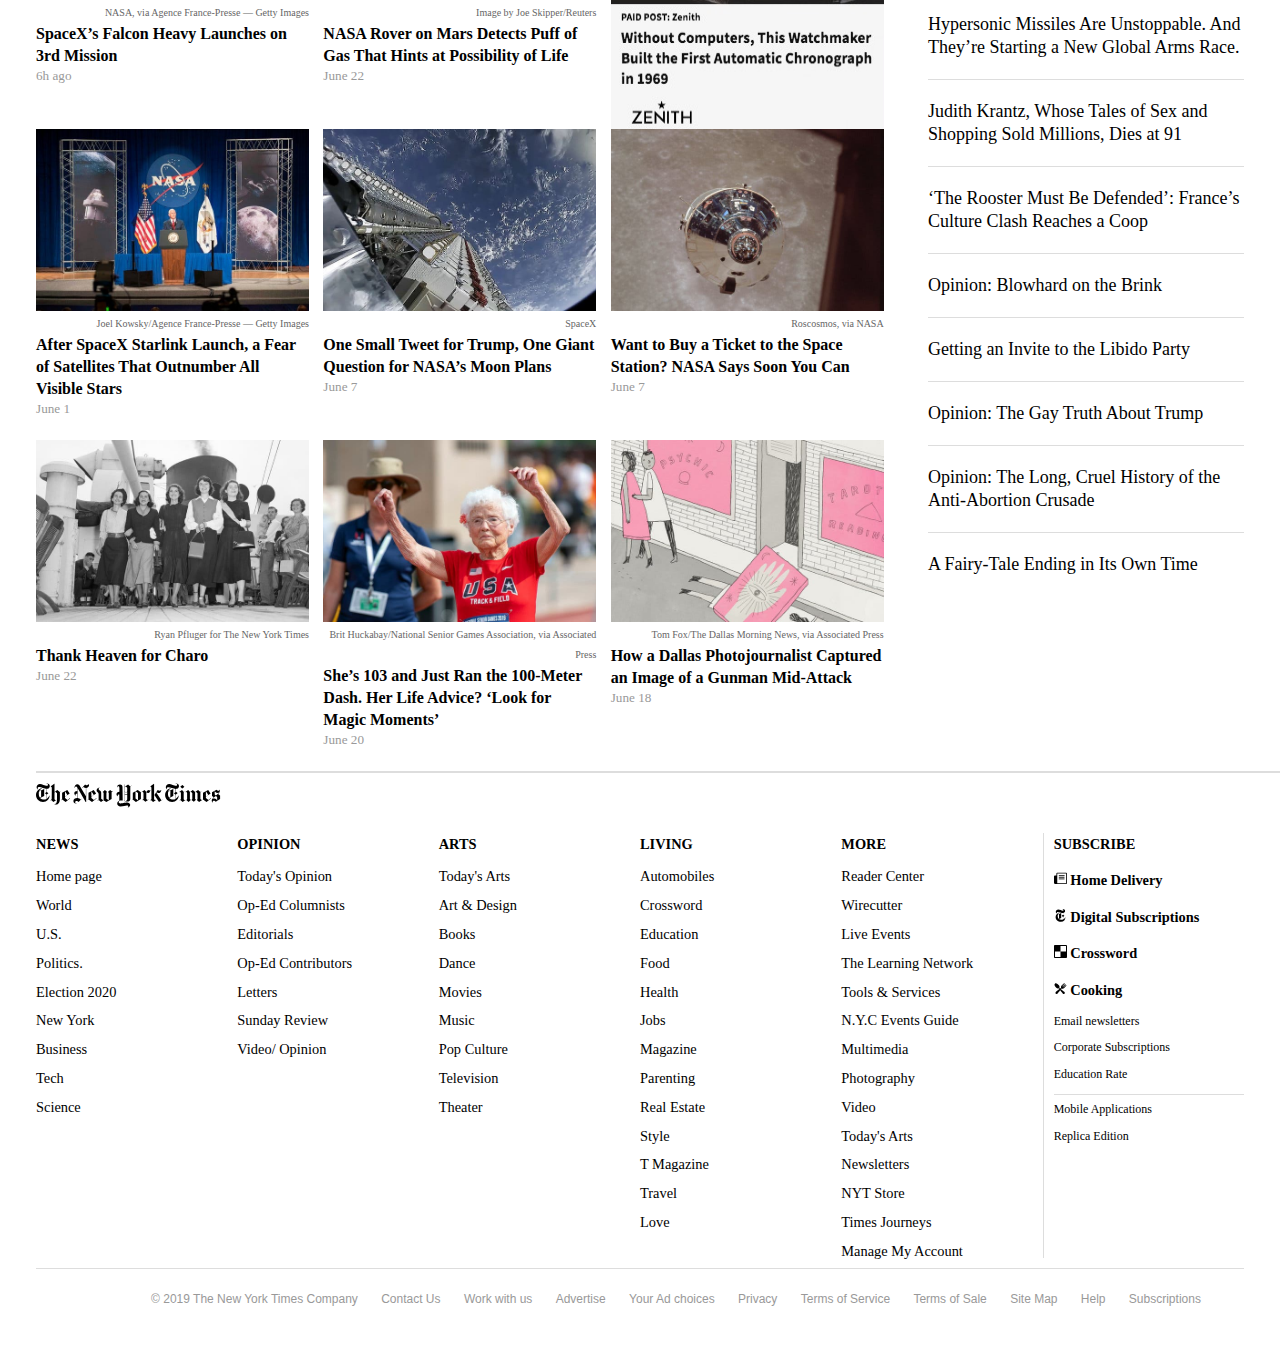
==== commit 0d97aa8e: "Changed the footer from div to ul with lis" ====
--- a/index.html
+++ b/index.html
@@ -7,33 +7,7 @@
     <link rel="stylesheet" href="style/reset.css" />
     <link rel="stylesheet" href="style/style.css" />
     <link rel="stylesheet" href="https://stackpath.bootstrapcdn.com/font-awesome/4.7.0/css/font-awesome.min.css">
-    <style>
-        .g-sc { font-size: 11px; font-weight: bold; letter-spacing: .05em; }
-        #g-inflation-945-0{
-          position:relative;
-          overflow:hidden;
-          width:945px;
-        }
-        .g-aiAbs{
-          position:absolute;
-        }
-        .g-aiImg{
-          display:block;
-        }
-        #g-inflation-945-0 p{
-          font-family:arial,helvetica,sans-serif;
-          font-size:13px;
-          line-height:18px;
-          margin:0;
-        }
-        #g-inflation-945-0 .g-aiPstyle0 {
-          font-family:nyt-franklin,arial,helvetica,sans-serif;
-          font-size:14px;
-          line-height:17px;
-          font-weight:300;
-          color:#000000;
-        }
-      </style>
+    
     <title>Space Ripples Reveal Big Bang’s Smoking Gun</title>
   </head>
   <body>
@@ -55,11 +29,12 @@
         </div>
       </div>
       <div class="logo">
+        <a href="https://www.nytimes.com/" target="_blank">
         <svg class="svg" xmlns="http://www.w3.org/2000/svg">
           <path
             d="M13.8 2.9c0-2-1.9-2.5-3.4-2.5v.3c.9 0 1.6.3 1.6 1 0 .4-.3 1-1.2 1-.7 0-2.2-.4-3.3-.8C6.2 1.4 5 1 4 1 2 1 .6 2.5.6 4.2c0 1.5 1.1 2 1.5 2.2l.1-.2c-.2-.2-.5-.4-.5-1 0-.4.4-1.1 1.4-1.1.9 0 2.1.4 3.7.9 1.4.4 2.9.7 3.7.8v3.1L9 10.2v.1l1.5 1.3v4.3c-.8.5-1.7.6-2.5.6-1.5 0-2.8-.4-3.9-1.6l4.1-2V6l-5 2.2C3.6 6.9 4.7 6 5.8 5.4l-.1-.3c-3 .8-5.7 3.6-5.7 7 0 4 3.3 7 7 7 4 0 6.6-3.2 6.6-6.5h-.2c-.6 1.3-1.5 2.5-2.6 3.1v-4.1l1.6-1.3v-.1l-1.6-1.3V5.8c1.5 0 3-1 3-2.9zm-8.7 11l-1.2.6c-.7-.9-1.1-2.1-1.1-3.8 0-.7 0-1.5.2-2.1l2.1-.9v6.2zm10.6 2.3l-1.3 1 .2.2.6-.5 2.2 2 3-2-.1-.2-.8.5-1-1V9.4l.8-.6 1.7 1.4v6.1c0 3.8-.8 4.4-2.5 5v.3c2.8.1 5.4-.8 5.4-5.7V9.3l.9-.7-.2-.2-.8.6-2.5-2.1L18.5 9V.8h-.2l-3.5 2.4v.2c.4.2 1 .4 1 1.5l-.1 11.3zM34 15.1L31.5 17 29 15v-1.2l4.7-3.2v-.1l-2.4-3.6-5.2 2.8v6.6l-1 .8.2.2.9-.7 3.4 2.5 4.5-3.6-.1-.4zm-5-1.7V8.5l.2-.1 2.2 3.5-2.4 1.5zM53.1 2c0-.3-.1-.6-.2-.9h-.2c-.3.8-.7 1.2-1.7 1.2-.9 0-1.5-.5-1.9-.9l-2.9 3.3.2.2 1-.9c.6.5 1.1.9 2.5 1v8.3L44 3.2c-.5-.8-1.2-1.9-2.6-1.9-1.6 0-3 1.4-2.8 3.6h.3c.1-.6.4-1.3 1.1-1.3.5 0 1 .5 1.3 1v3.3c-1.8 0-3 .8-3 2.3 0 .8.4 2 1.6 2.3v-.2c-.2-.2-.3-.4-.3-.7 0-.5.4-.9 1.1-.9h.5v4.2c-2.1 0-3.8 1.2-3.8 3.2 0 1.9 1.6 2.8 3.4 2.7v-.2c-1.1-.1-1.6-.6-1.6-1.3 0-.9.6-1.3 1.4-1.3.8 0 1.5.5 2 1.1l2.9-3.2-.2-.2-.7.8c-1.1-1-1.7-1.3-3-1.5V5l8 14h.6V5c1.5-.1 2.9-1.3 2.9-3zm7.3 13.1L57.9 17l-2.5-2v-1.2l4.7-3.2v-.1l-2.4-3.6-5.2 2.8v6.6l-1 .8.2.2.9-.7 3.4 2.5 4.5-3.6-.1-.4zm-5-1.7V8.5l.2-.1 2.2 3.5-2.4 1.5zM76.7 8l-.7.5-1.9-1.6-2.2 2 .9.9v7.5l-2.4-1.5V9.6l.8-.5-2.3-2.2-2.2 2 .9.9V17l-.3.2-2.1-1.5v-6c0-1.4-.7-1.8-1.5-2.3-.7-.5-1.1-.8-1.1-1.5 0-.6.6-.9.9-1.1v-.2c-.8 0-2.9.8-2.9 2.7 0 1 .5 1.4 1 1.9s1 .9 1 1.8v5.8l-1.1.8.2.2 1-.8 2.3 2 2.5-1.7 2.8 1.7 5.3-3.1V9.2l1.3-1-.2-.2zm18.6-5.5l-1 .9-2.2-2-3.3 2.4V1.6h-.3l.1 16.2c-.3 0-1.2-.2-1.9-.4l-.2-13.5c0-1-.7-2.4-2.5-2.4s-3 1.4-3 2.8h.3c.1-.6.4-1.1 1-1.1s1.1.4 1.1 1.7v3.9c-1.8.1-2.9 1.1-2.9 2.4 0 .8.4 2 1.6 2V13c-.4-.2-.5-.5-.5-.7 0-.6.5-.8 1.3-.8h.4v6.2c-1.5.5-2.1 1.6-2.1 2.8 0 1.7 1.3 2.9 3.3 2.9 1.4 0 2.6-.2 3.8-.5 1-.2 2.3-.5 2.9-.5.8 0 1.1.4 1.1.9 0 .7-.3 1-.7 1.1v.2c1.6-.3 2.6-1.3 2.6-2.8s-1.5-2.4-3.1-2.4c-.8 0-2.5.3-3.7.5-1.4.3-2.8.5-3.2.5-.7 0-1.5-.3-1.5-1.3 0-.8.7-1.5 2.4-1.5.9 0 2 .1 3.1.4 1.2.3 2.3.6 3.3.6 1.5 0 2.8-.5 2.8-2.6V3.7l1.2-1-.2-.2zm-4.1 6.1c-.3.3-.7.6-1.2.6s-1-.3-1.2-.6V4.2l1-.7 1.4 1.3v3.8zm0 3c-.2-.2-.7-.5-1.2-.5s-1 .3-1.2.5V9c.2.2.7.5 1.2.5s1-.3 1.2-.5v2.6zm0 4.7c0 .8-.5 1.6-1.6 1.6h-.8V12c.2-.2.7-.5 1.2-.5s.9.3 1.2.5v4.3zm13.7-7.1l-3.2-2.3-4.9 2.8v6.5l-1 .8.1.2.8-.6 3.2 2.4 5-3V9.2zm-5.4 6.3V8.3l2.5 1.8v7.1l-2.5-1.7zm14.9-8.4h-.2c-.3.2-.6.4-.9.4-.4 0-.9-.2-1.1-.5h-.2l-1.7 1.9-1.7-1.9-3 2 .1.2.8-.5 1 1.1v6.3l-1.3 1 .2.2.6-.5 2.4 2 3.1-2.1-.1-.2-.9.5-1.2-1V9c.5.5 1.1 1 1.8 1 1.4.1 2.2-1.3 2.3-2.9zm12 9.6L123 19l-4.6-7 3.3-5.1h.2c.4.4 1 .8 1.7.8s1.2-.4 1.5-.8h.2c-.1 2-1.5 3.2-2.5 3.2s-1.5-.5-2.1-.8l-.3.5 5 7.4 1-.6v.1zm-11-.5l-1.3 1 .2.2.6-.5 2.2 2 3-2-.2-.2-.8.5-1-1V.8h-.1l-3.6 2.4v.2c.4.2 1 .3 1 1.5v11.3zM143 2.9c0-2-1.9-2.5-3.4-2.5v.3c.9 0 1.6.3 1.6 1 0 .4-.3 1-1.2 1-.7 0-2.2-.4-3.3-.8-1.3-.4-2.5-.8-3.5-.8-2 0-3.4 1.5-3.4 3.2 0 1.5 1.1 2 1.5 2.2l.1-.2c-.3-.2-.6-.4-.6-1 0-.4.4-1.1 1.4-1.1.9 0 2.1.4 3.7.9 1.4.4 2.9.7 3.7.8V9l-1.5 1.3v.1l1.5 1.3V16c-.8.5-1.7.6-2.5.6-1.5 0-2.8-.4-3.9-1.6l4.1-2V6l-5 2.2c.5-1.3 1.6-2.2 2.6-2.9l-.1-.2c-3 .8-5.7 3.5-5.7 6.9 0 4 3.3 7 7 7 4 0 6.6-3.2 6.6-6.5h-.2c-.6 1.3-1.5 2.5-2.6 3.1v-4.1l1.6-1.3v-.1L140 8.8v-3c1.5 0 3-1 3-2.9zm-8.7 11l-1.2.6c-.7-.9-1.1-2.1-1.1-3.8 0-.7.1-1.5.3-2.1l2.1-.9-.1 6.2zm12.2-12h-.1l-2 1.7v.1l1.7 1.9h.2l2-1.7v-.1l-1.8-1.9zm3 14.8l-.8.5-1-1V9.3l1-.7-.2-.2-.7.6-1.8-2.1-2.9 2 .2.3.7-.5.9 1.1v6.5l-1.3 1 .1.2.7-.5 2.2 2 3-2-.1-.3zm16.7-.1l-.7.5-1.1-1V9.3l1-.8-.2-.2-.8.7-2.3-2.1-3 2.1-2.3-2.1L154 9l-1.8-2.1-2.9 2 .1.3.7-.5 1 1.1v6.5l-.8.8 2.3 1.9 2.2-2-.9-.9V9.3l.9-.6 1.5 1.4v6l-.8.8 2.3 1.9 2.2-2-.9-.9V9.3l.8-.5 1.6 1.4v6l-.7.7 2.3 2.1 3.1-2.1v-.3zm8.7-1.5l-2.5 1.9-2.5-2v-1.2l4.7-3.2v-.1l-2.4-3.6-5.2 2.8v6.8l3.5 2.5 4.5-3.6-.1-.3zm-5-1.7V8.5l.2-.1 2.2 3.5-2.4 1.5zm14.1-.9l-1.9-1.5c1.3-1.1 1.8-2.6 1.8-3.6v-.6h-.2c-.2.5-.6 1-1.4 1-.8 0-1.3-.4-1.8-1L176 9.3v3.6l1.7 1.3c-1.7 1.5-2 2.5-2 3.3 0 1 .5 1.7 1.3 2l.1-.2c-.2-.2-.4-.3-.4-.8 0-.3.4-.8 1.2-.8 1 0 1.6.7 1.9 1l4.3-2.6v-3.6h-.1zm-1.1-3c-.7 1.2-2.2 2.4-3.1 3l-1.1-.9V8.1c.4 1 1.5 1.8 2.6 1.8.7 0 1.1-.1 1.6-.4zm-1.7 8c-.5-1.1-1.7-1.9-2.9-1.9-.3 0-1.1 0-1.9.5.5-.8 1.8-2.2 3.5-3.2l1.2 1 .1 3.6z"
           ></path>
-        </svg>
+        </svg></a>
       </div>
       <div class="nav-btn">
         <button class="css-1bnx">Subscribe Now</button>
@@ -613,11 +588,13 @@
   </div>
       <div class="foot">
         <div class="logo">
+          <a href="https://www.nytimes.com/" target="_blank">
             <svg class="svg" xmlns="http://www.w3.org/2000/svg">
               <path
                 d="M13.8 2.9c0-2-1.9-2.5-3.4-2.5v.3c.9 0 1.6.3 1.6 1 0 .4-.3 1-1.2 1-.7 0-2.2-.4-3.3-.8C6.2 1.4 5 1 4 1 2 1 .6 2.5.6 4.2c0 1.5 1.1 2 1.5 2.2l.1-.2c-.2-.2-.5-.4-.5-1 0-.4.4-1.1 1.4-1.1.9 0 2.1.4 3.7.9 1.4.4 2.9.7 3.7.8v3.1L9 10.2v.1l1.5 1.3v4.3c-.8.5-1.7.6-2.5.6-1.5 0-2.8-.4-3.9-1.6l4.1-2V6l-5 2.2C3.6 6.9 4.7 6 5.8 5.4l-.1-.3c-3 .8-5.7 3.6-5.7 7 0 4 3.3 7 7 7 4 0 6.6-3.2 6.6-6.5h-.2c-.6 1.3-1.5 2.5-2.6 3.1v-4.1l1.6-1.3v-.1l-1.6-1.3V5.8c1.5 0 3-1 3-2.9zm-8.7 11l-1.2.6c-.7-.9-1.1-2.1-1.1-3.8 0-.7 0-1.5.2-2.1l2.1-.9v6.2zm10.6 2.3l-1.3 1 .2.2.6-.5 2.2 2 3-2-.1-.2-.8.5-1-1V9.4l.8-.6 1.7 1.4v6.1c0 3.8-.8 4.4-2.5 5v.3c2.8.1 5.4-.8 5.4-5.7V9.3l.9-.7-.2-.2-.8.6-2.5-2.1L18.5 9V.8h-.2l-3.5 2.4v.2c.4.2 1 .4 1 1.5l-.1 11.3zM34 15.1L31.5 17 29 15v-1.2l4.7-3.2v-.1l-2.4-3.6-5.2 2.8v6.6l-1 .8.2.2.9-.7 3.4 2.5 4.5-3.6-.1-.4zm-5-1.7V8.5l.2-.1 2.2 3.5-2.4 1.5zM53.1 2c0-.3-.1-.6-.2-.9h-.2c-.3.8-.7 1.2-1.7 1.2-.9 0-1.5-.5-1.9-.9l-2.9 3.3.2.2 1-.9c.6.5 1.1.9 2.5 1v8.3L44 3.2c-.5-.8-1.2-1.9-2.6-1.9-1.6 0-3 1.4-2.8 3.6h.3c.1-.6.4-1.3 1.1-1.3.5 0 1 .5 1.3 1v3.3c-1.8 0-3 .8-3 2.3 0 .8.4 2 1.6 2.3v-.2c-.2-.2-.3-.4-.3-.7 0-.5.4-.9 1.1-.9h.5v4.2c-2.1 0-3.8 1.2-3.8 3.2 0 1.9 1.6 2.8 3.4 2.7v-.2c-1.1-.1-1.6-.6-1.6-1.3 0-.9.6-1.3 1.4-1.3.8 0 1.5.5 2 1.1l2.9-3.2-.2-.2-.7.8c-1.1-1-1.7-1.3-3-1.5V5l8 14h.6V5c1.5-.1 2.9-1.3 2.9-3zm7.3 13.1L57.9 17l-2.5-2v-1.2l4.7-3.2v-.1l-2.4-3.6-5.2 2.8v6.6l-1 .8.2.2.9-.7 3.4 2.5 4.5-3.6-.1-.4zm-5-1.7V8.5l.2-.1 2.2 3.5-2.4 1.5zM76.7 8l-.7.5-1.9-1.6-2.2 2 .9.9v7.5l-2.4-1.5V9.6l.8-.5-2.3-2.2-2.2 2 .9.9V17l-.3.2-2.1-1.5v-6c0-1.4-.7-1.8-1.5-2.3-.7-.5-1.1-.8-1.1-1.5 0-.6.6-.9.9-1.1v-.2c-.8 0-2.9.8-2.9 2.7 0 1 .5 1.4 1 1.9s1 .9 1 1.8v5.8l-1.1.8.2.2 1-.8 2.3 2 2.5-1.7 2.8 1.7 5.3-3.1V9.2l1.3-1-.2-.2zm18.6-5.5l-1 .9-2.2-2-3.3 2.4V1.6h-.3l.1 16.2c-.3 0-1.2-.2-1.9-.4l-.2-13.5c0-1-.7-2.4-2.5-2.4s-3 1.4-3 2.8h.3c.1-.6.4-1.1 1-1.1s1.1.4 1.1 1.7v3.9c-1.8.1-2.9 1.1-2.9 2.4 0 .8.4 2 1.6 2V13c-.4-.2-.5-.5-.5-.7 0-.6.5-.8 1.3-.8h.4v6.2c-1.5.5-2.1 1.6-2.1 2.8 0 1.7 1.3 2.9 3.3 2.9 1.4 0 2.6-.2 3.8-.5 1-.2 2.3-.5 2.9-.5.8 0 1.1.4 1.1.9 0 .7-.3 1-.7 1.1v.2c1.6-.3 2.6-1.3 2.6-2.8s-1.5-2.4-3.1-2.4c-.8 0-2.5.3-3.7.5-1.4.3-2.8.5-3.2.5-.7 0-1.5-.3-1.5-1.3 0-.8.7-1.5 2.4-1.5.9 0 2 .1 3.1.4 1.2.3 2.3.6 3.3.6 1.5 0 2.8-.5 2.8-2.6V3.7l1.2-1-.2-.2zm-4.1 6.1c-.3.3-.7.6-1.2.6s-1-.3-1.2-.6V4.2l1-.7 1.4 1.3v3.8zm0 3c-.2-.2-.7-.5-1.2-.5s-1 .3-1.2.5V9c.2.2.7.5 1.2.5s1-.3 1.2-.5v2.6zm0 4.7c0 .8-.5 1.6-1.6 1.6h-.8V12c.2-.2.7-.5 1.2-.5s.9.3 1.2.5v4.3zm13.7-7.1l-3.2-2.3-4.9 2.8v6.5l-1 .8.1.2.8-.6 3.2 2.4 5-3V9.2zm-5.4 6.3V8.3l2.5 1.8v7.1l-2.5-1.7zm14.9-8.4h-.2c-.3.2-.6.4-.9.4-.4 0-.9-.2-1.1-.5h-.2l-1.7 1.9-1.7-1.9-3 2 .1.2.8-.5 1 1.1v6.3l-1.3 1 .2.2.6-.5 2.4 2 3.1-2.1-.1-.2-.9.5-1.2-1V9c.5.5 1.1 1 1.8 1 1.4.1 2.2-1.3 2.3-2.9zm12 9.6L123 19l-4.6-7 3.3-5.1h.2c.4.4 1 .8 1.7.8s1.2-.4 1.5-.8h.2c-.1 2-1.5 3.2-2.5 3.2s-1.5-.5-2.1-.8l-.3.5 5 7.4 1-.6v.1zm-11-.5l-1.3 1 .2.2.6-.5 2.2 2 3-2-.2-.2-.8.5-1-1V.8h-.1l-3.6 2.4v.2c.4.2 1 .3 1 1.5v11.3zM143 2.9c0-2-1.9-2.5-3.4-2.5v.3c.9 0 1.6.3 1.6 1 0 .4-.3 1-1.2 1-.7 0-2.2-.4-3.3-.8-1.3-.4-2.5-.8-3.5-.8-2 0-3.4 1.5-3.4 3.2 0 1.5 1.1 2 1.5 2.2l.1-.2c-.3-.2-.6-.4-.6-1 0-.4.4-1.1 1.4-1.1.9 0 2.1.4 3.7.9 1.4.4 2.9.7 3.7.8V9l-1.5 1.3v.1l1.5 1.3V16c-.8.5-1.7.6-2.5.6-1.5 0-2.8-.4-3.9-1.6l4.1-2V6l-5 2.2c.5-1.3 1.6-2.2 2.6-2.9l-.1-.2c-3 .8-5.7 3.5-5.7 6.9 0 4 3.3 7 7 7 4 0 6.6-3.2 6.6-6.5h-.2c-.6 1.3-1.5 2.5-2.6 3.1v-4.1l1.6-1.3v-.1L140 8.8v-3c1.5 0 3-1 3-2.9zm-8.7 11l-1.2.6c-.7-.9-1.1-2.1-1.1-3.8 0-.7.1-1.5.3-2.1l2.1-.9-.1 6.2zm12.2-12h-.1l-2 1.7v.1l1.7 1.9h.2l2-1.7v-.1l-1.8-1.9zm3 14.8l-.8.5-1-1V9.3l1-.7-.2-.2-.7.6-1.8-2.1-2.9 2 .2.3.7-.5.9 1.1v6.5l-1.3 1 .1.2.7-.5 2.2 2 3-2-.1-.3zm16.7-.1l-.7.5-1.1-1V9.3l1-.8-.2-.2-.8.7-2.3-2.1-3 2.1-2.3-2.1L154 9l-1.8-2.1-2.9 2 .1.3.7-.5 1 1.1v6.5l-.8.8 2.3 1.9 2.2-2-.9-.9V9.3l.9-.6 1.5 1.4v6l-.8.8 2.3 1.9 2.2-2-.9-.9V9.3l.8-.5 1.6 1.4v6l-.7.7 2.3 2.1 3.1-2.1v-.3zm8.7-1.5l-2.5 1.9-2.5-2v-1.2l4.7-3.2v-.1l-2.4-3.6-5.2 2.8v6.8l3.5 2.5 4.5-3.6-.1-.3zm-5-1.7V8.5l.2-.1 2.2 3.5-2.4 1.5zm14.1-.9l-1.9-1.5c1.3-1.1 1.8-2.6 1.8-3.6v-.6h-.2c-.2.5-.6 1-1.4 1-.8 0-1.3-.4-1.8-1L176 9.3v3.6l1.7 1.3c-1.7 1.5-2 2.5-2 3.3 0 1 .5 1.7 1.3 2l.1-.2c-.2-.2-.4-.3-.4-.8 0-.3.4-.8 1.2-.8 1 0 1.6.7 1.9 1l4.3-2.6v-3.6h-.1zm-1.1-3c-.7 1.2-2.2 2.4-3.1 3l-1.1-.9V8.1c.4 1 1.5 1.8 2.6 1.8.7 0 1.1-.1 1.6-.4zm-1.7 8c-.5-1.1-1.7-1.9-2.9-1.9-.3 0-1.1 0-1.9.5.5-.8 1.8-2.2 3.5-3.2l1.2 1 .1 3.6z"
               ></path>
             </svg>
+          </a>
         </div>
       </div>
       <footer>
@@ -702,17 +679,21 @@
         </div>
       </footer>
       <div class="footer-links">
-        <div><a href="#">© 2019 The New York Times Company</a></div>
-        <div><a href="#">Contact Us</a></div>
-        <div><a href="#">Work with us</a></div>
-        <div><a href="#">Advertise</a></div>
-        <div><a href="#">Your Ad choices</a></div>
-        <div><a href="#">Privacy</a></div>
-        <div><a href="#">Terms of Service</a></div>
-        <div><a href="#">Terms of Sale</a></div>
-        <div><a href="#">Site Map</a></div>
-        <div><a href="#">Help</a></div>
-        <div><a href="#">Subscriptions</a></div>
+        <ul class=>
+            <li class="footer-li"><a href="#">© 2019 The New York Times Company</a></li>
+            <li class="footer-li"><a href="#">Contact Us</a></li>
+            <li class="footer-li"><a href="#">Work with us</a></li>
+            <li class="footer-li"><a href="#">Advertise</a></li>
+            <li class="footer-li"><a href="#">Your Ad choices</a></li>
+            <li class="footer-li"><a href="#">Privacy</a></li>
+            <li class="footer-li"><a href="#">Terms of Service</a></li>
+            <li class="footer-li"><a href="#">Terms of Sale</a></li>
+            <li class="footer-li"><a href="#">Site Map</a></li>
+            <li class="footer-li"><a href="#">Help</a></li>
+            <li class="footer-li"><a href="#">Subscriptions</a></li>
+
+        </ul>
+        
       </div>
   </body>
 </html>
--- a/style/style.css
+++ b/style/style.css
@@ -85,10 +85,17 @@
   margin: 20px 36px;
   justify-content: center;
   font-family: nyt-franklin, Arial, Helvetica, sans-serif;
-  font-size: 0.65em;
-}
-.footer-links div a {
-  padding: 0 12px;
+  font-size: 0.75em;
+}
+.footer-ul {
+  display: inline-block;
+}
+.footer-li {
+  display: inline-block;
+  line-height: 20px;
+  padding: 0 10px;
+}
+.footer-li a {
   color: #999;
 }
 .summary-text,
@@ -299,3 +306,33 @@
 #g-ai0 {
   width: 100%;
 }
+
+.g-sc {
+  font-size: 11px;
+  font-weight: bold;
+  letter-spacing: 0.05em;
+}
+#g-inflation-945-0 {
+  position: relative;
+  overflow: hidden;
+  width: 945px;
+}
+.g-aiAbs {
+  position: absolute;
+}
+.g-aiImg {
+  display: block;
+}
+#g-inflation-945-0 p {
+  font-family: arial, helvetica, sans-serif;
+  font-size: 13px;
+  line-height: 18px;
+  margin: 0;
+}
+#g-inflation-945-0 .g-aiPstyle0 {
+  font-family: nyt-franklin, arial, helvetica, sans-serif;
+  font-size: 14px;
+  line-height: 17px;
+  font-weight: 300;
+  color: #000000;
+}
